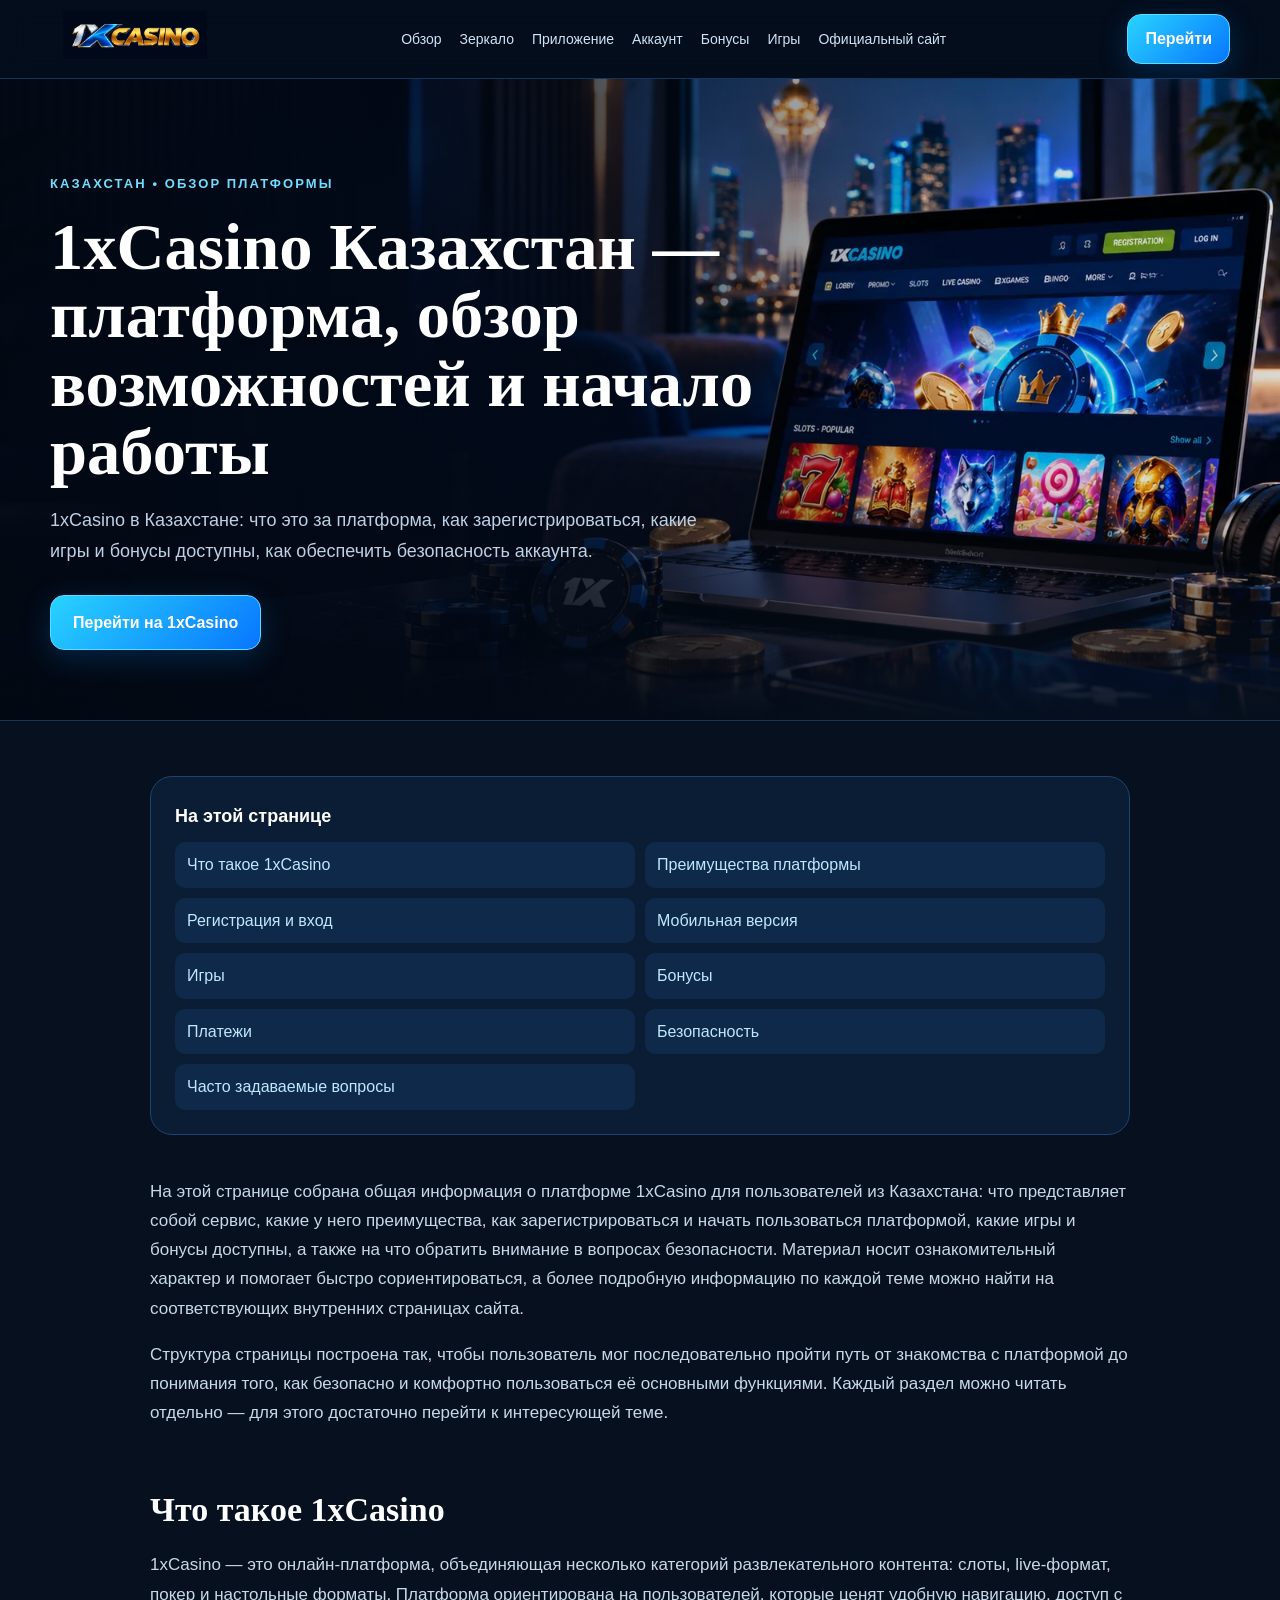
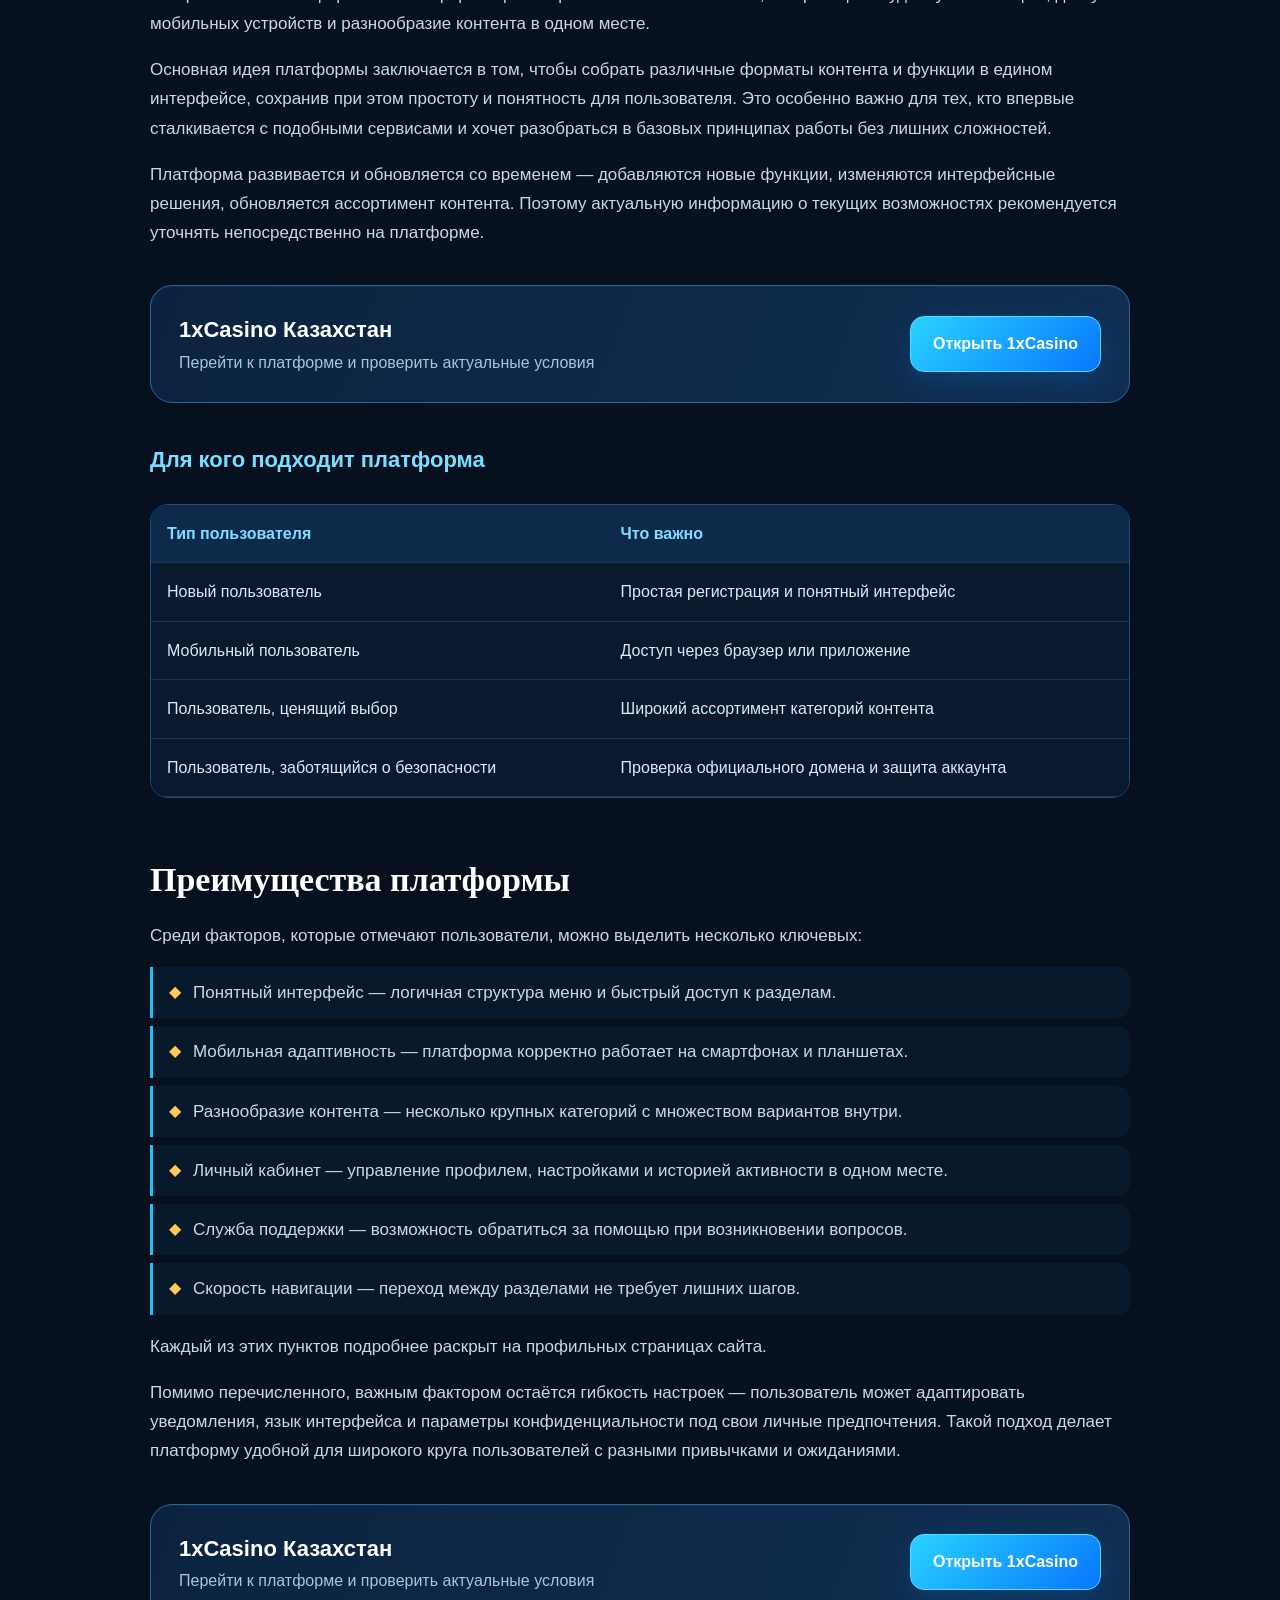
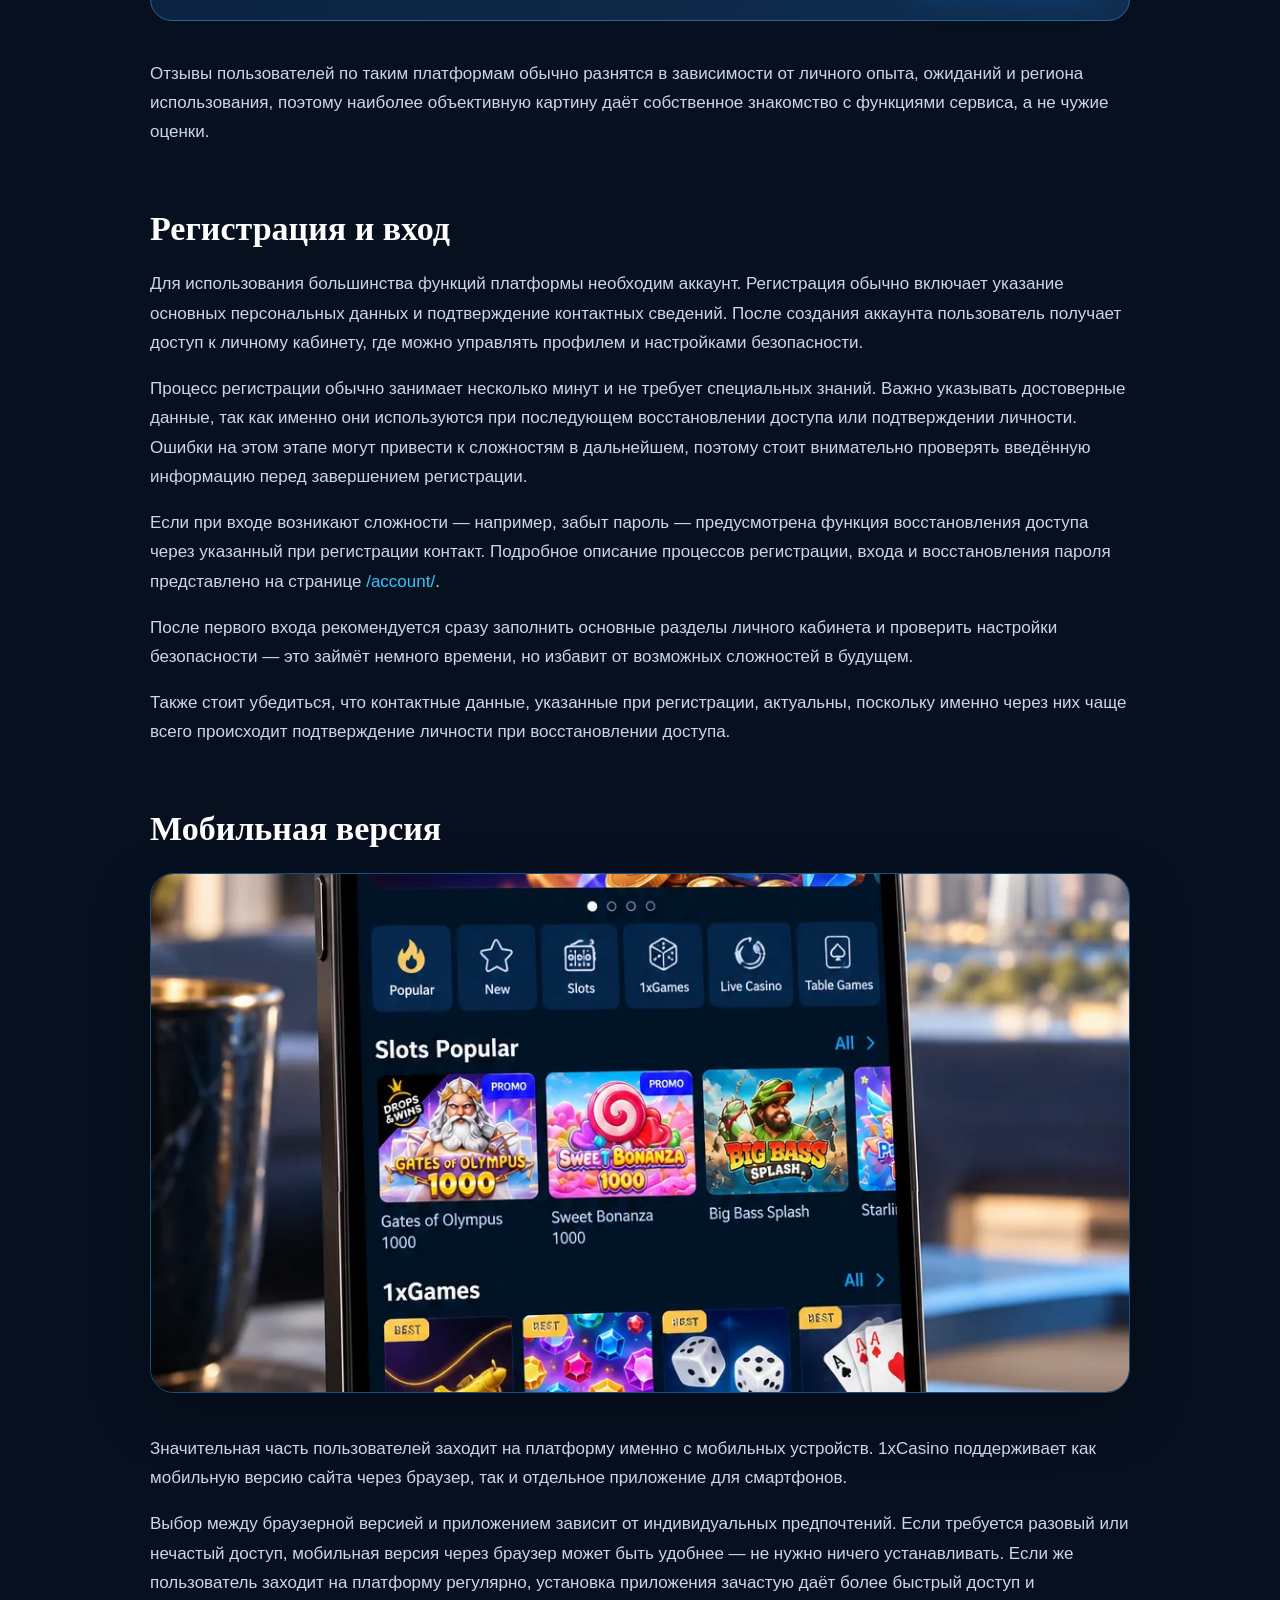
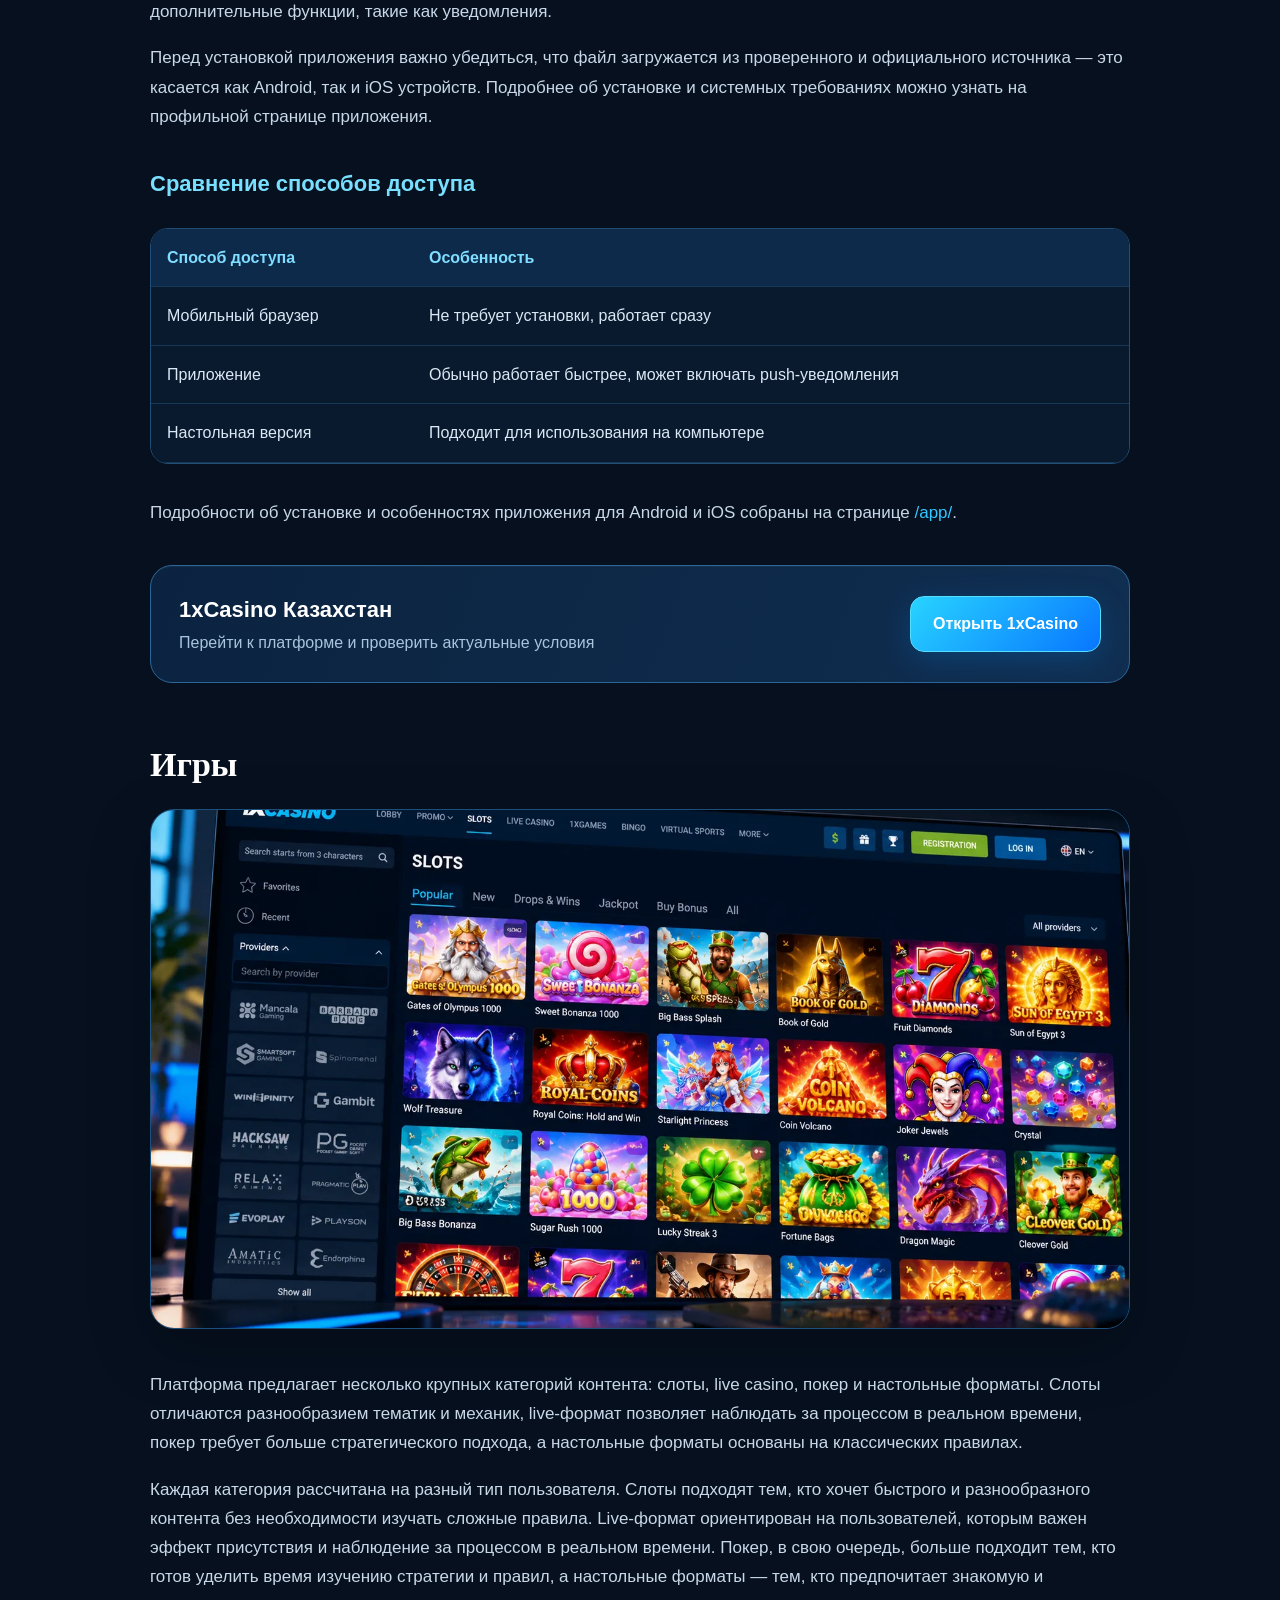
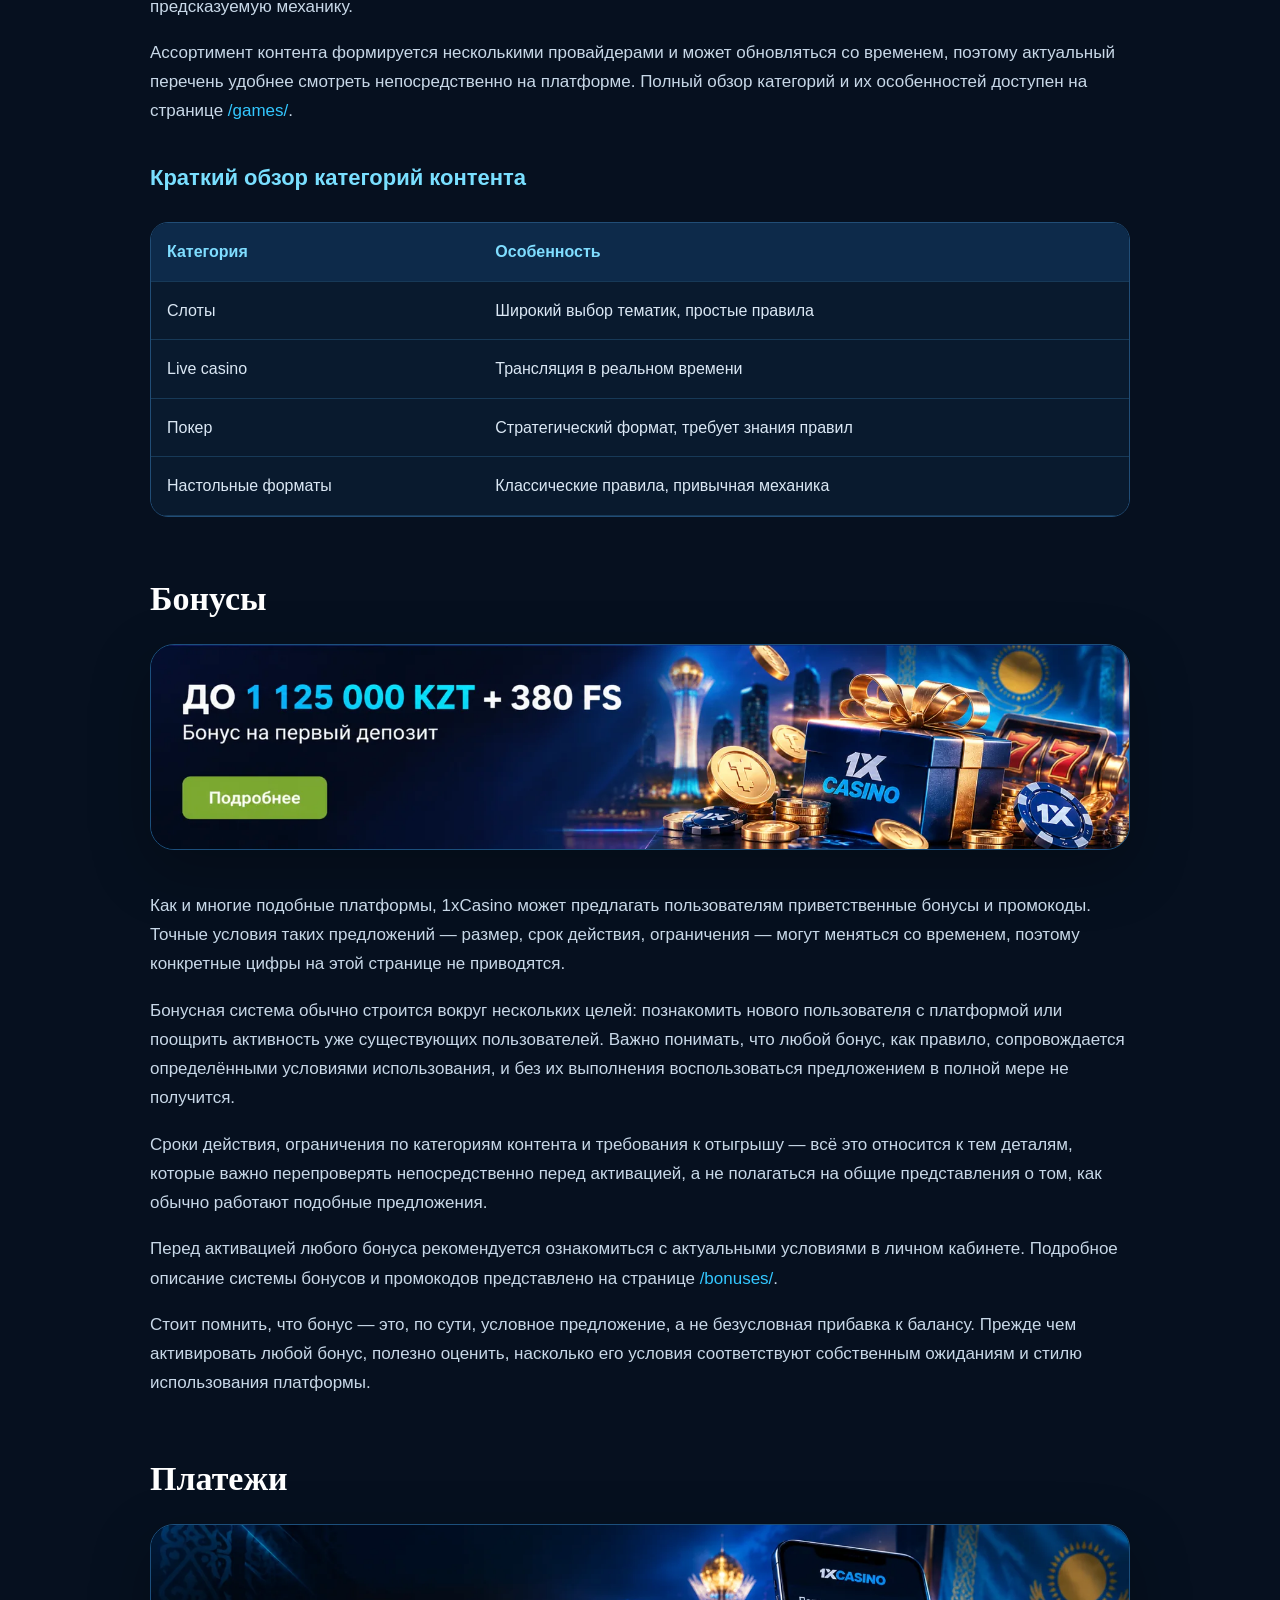
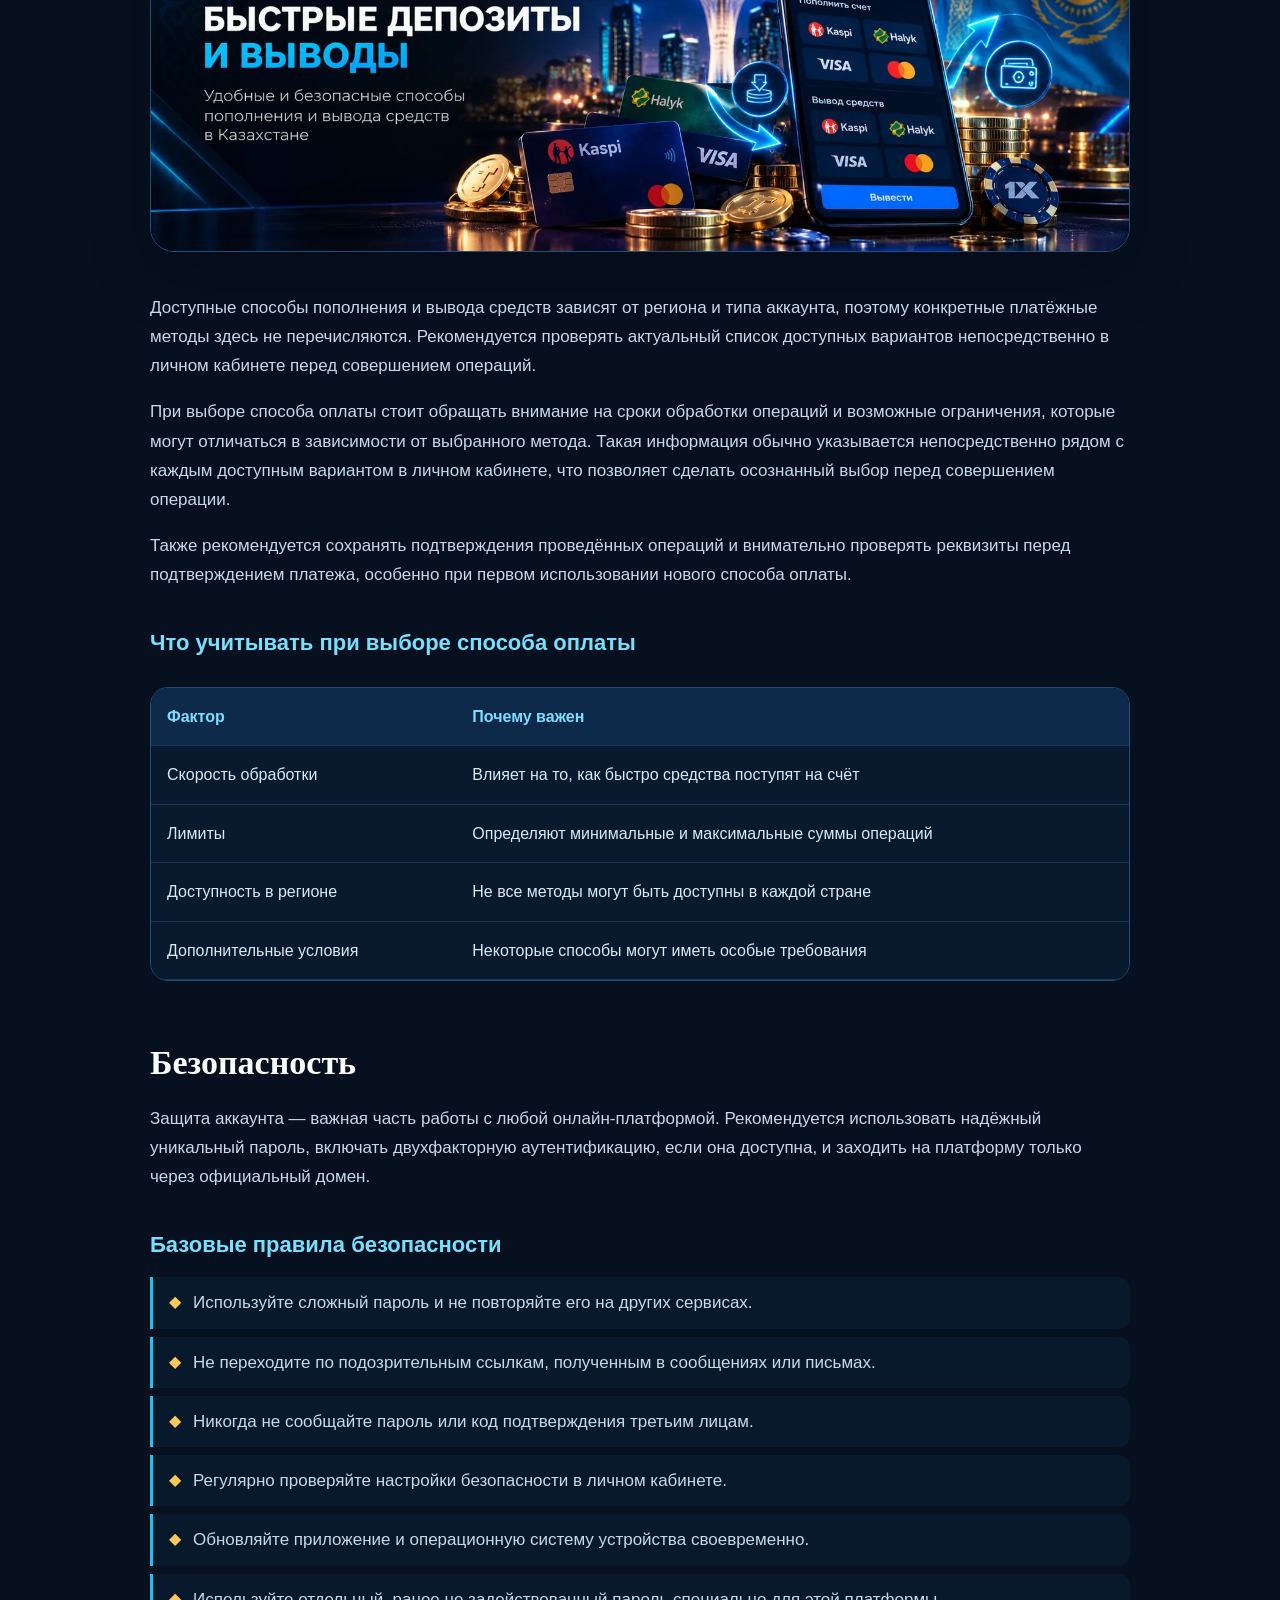
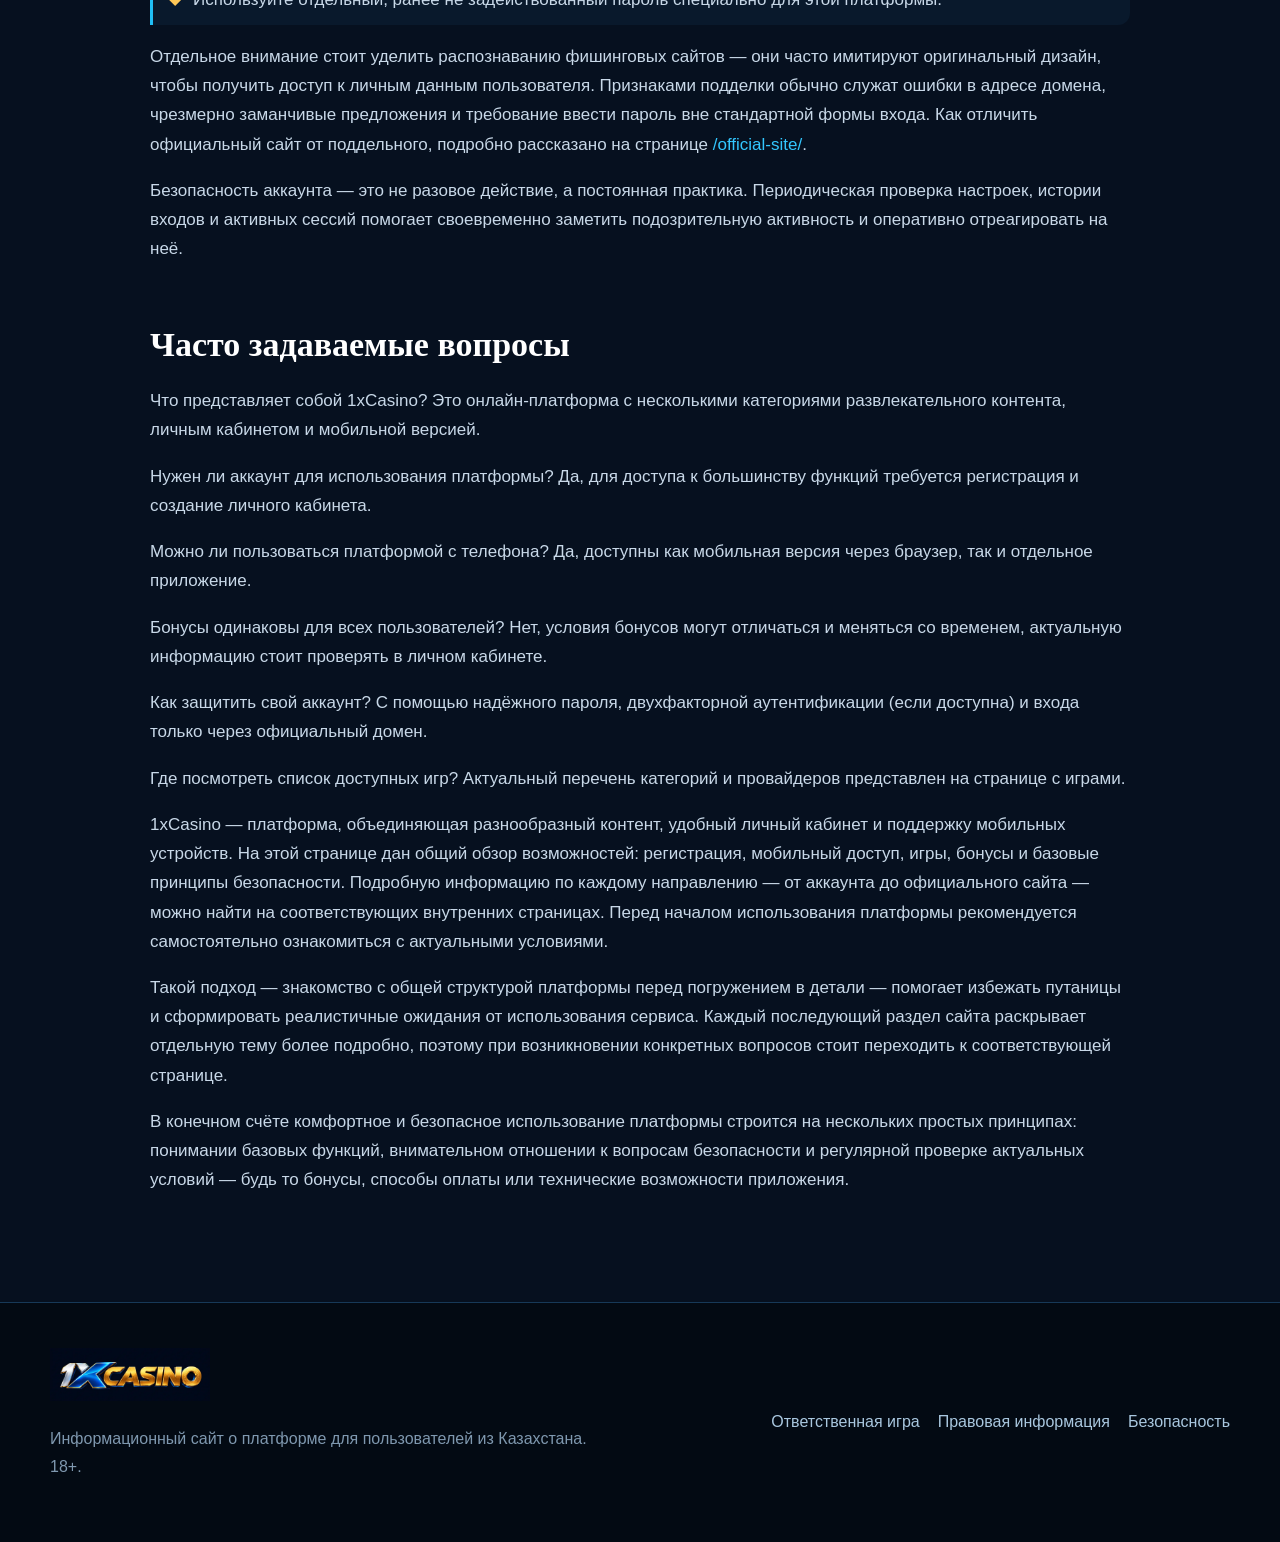
==== index.html @ 2075f262 "first commit" ====
<!doctype html><html lang="ru-KZ"><head><meta charset="utf-8"><meta name="viewport" content="width=device-width,initial-scale=1"><meta name="google-site-verification" content="qPjzmNS5wtSIZxsysPpZDetYylLWmhqcypf41-nfnxM" /><title>1xCasino Казахстан — обзор платформы, регистрация, игры и бонусы</title><meta name="description" content="1xCasino в Казахстане: что это за платформа, как зарегистрироваться, какие игры и бонусы доступны, как обеспечить безопасность аккаунта."><link rel="canonical" href="https://temirtau.org/"><meta name="robots" content="index,follow"><meta property="og:title" content="1xCasino Казахстан — обзор платформы, регистрация, игры и бонусы"><meta property="og:description" content="1xCasino в Казахстане: что это за платформа, как зарегистрироваться, какие игры и бонусы доступны, как обеспечить безопасность аккаунта."><meta property="og:url" content="https://temirtau.org/"><meta property="og:type" content="website"><meta property="og:image" content="https://temirtau.org/assets/img/hero.webp"><meta name="twitter:card" content="summary_large_image"><link rel="icon" href="/favicon.png"><link rel="stylesheet" href="/assets/css/site.css"></head><body>
<header><div class="shell head"><a class="logo" href="/"><img src="/assets/img/logo.webp" alt="1xCasino Казахстан"></a><nav class="desktop"><a href="/">Обзор</a><a href="/mirror/">Зеркало</a><a href="/app/">Приложение</a><a href="/account/">Аккаунт</a><a href="/bonuses/">Бонусы</a><a href="/games/">Игры</a><a href="/official-site/">Официальный сайт</a></nav><a class="cta small" href="/go/">Перейти</a><button class="menu" aria-label="Меню" aria-expanded="false">☰</button></div><nav class="mobile-nav"><a href="/">Обзор</a><a href="/mirror/">Зеркало</a><a href="/app/">Приложение</a><a href="/account/">Аккаунт</a><a href="/bonuses/">Бонусы</a><a href="/games/">Игры</a><a href="/official-site/">Официальный сайт</a><a class="cta" href="/go/">Открыть 1xCasino</a></nav></header>
<main><section class="hero"><img src="/assets/img/hero.webp" alt="1xCasino Казахстан — платформа, обзор возможностей и начало работы"><div class="hero-shade"></div><div class="shell hero-copy"><span class="eyebrow">КАЗАХСТАН • ОБЗОР ПЛАТФОРМЫ</span><h1>1xCasino Казахстан — платформа, обзор возможностей и начало работы</h1><p>1xCasino в Казахстане: что это за платформа, как зарегистрироваться, какие игры и бонусы доступны, как обеспечить безопасность аккаунта.</p><a class="cta hero-btn" href="/go/">Перейти на 1xCasino</a></div></section>
<section class="shell article"><nav class="toc"><b>На этой странице</b><a href="#что-такое-1xcasino">Что такое 1xCasino</a><a href="#преимущества-платформы">Преимущества платформы</a><a href="#регистрация-и-вход">Регистрация и вход</a><a href="#мобильная-версия">Мобильная версия</a><a href="#игры">Игры</a><a href="#бонусы">Бонусы</a><a href="#платежи">Платежи</a><a href="#безопасность">Безопасность</a><a href="#часто-задаваемые-вопросы">Часто задаваемые вопросы</a></nav><p>На этой странице собрана общая информация о платформе 1xCasino для пользователей из Казахстана: что представляет собой сервис, какие у него преимущества, как зарегистрироваться и начать пользоваться платформой, какие игры и бонусы доступны, а также на что обратить внимание в вопросах безопасности. Материал носит ознакомительный характер и помогает быстро сориентироваться, а более подробную информацию по каждой теме можно найти на соответствующих внутренних страницах сайта.</p><p>Структура страницы построена так, чтобы пользователь мог последовательно пройти путь от знакомства с платформой до понимания того, как безопасно и комфортно пользоваться её основными функциями. Каждый раздел можно читать отдельно — для этого достаточно перейти к интересующей теме.</p><h2 id="что-такое-1xcasino">Что такое 1xCasino</h2><p>1xCasino — это онлайн-платформа, объединяющая несколько категорий развлекательного контента: слоты, live-формат, покер и настольные форматы. Платформа ориентирована на пользователей, которые ценят удобную навигацию, доступ с мобильных устройств и разнообразие контента в одном месте.</p><p>Основная идея платформы заключается в том, чтобы собрать различные форматы контента и функции в едином интерфейсе, сохранив при этом простоту и понятность для пользователя. Это особенно важно для тех, кто впервые сталкивается с подобными сервисами и хочет разобраться в базовых принципах работы без лишних сложностей.</p><p>Платформа развивается и обновляется со временем — добавляются новые функции, изменяются интерфейсные решения, обновляется ассортимент контента. Поэтому актуальную информацию о текущих возможностях рекомендуется уточнять непосредственно на платформе.</p><aside class="promo"><div><strong>1xCasino Казахстан</strong><span>Перейти к платформе и проверить актуальные условия</span></div><a class="cta" href="/go/">Открыть 1xCasino</a></aside><h3>Для кого подходит платформа</h3><div class="table-wrap"><table><tr><th>Тип пользователя</th><th>Что важно</th></tr><tr><td>Новый пользователь</td><td>Простая регистрация и понятный интерфейс</td></tr><tr><td>Мобильный пользователь</td><td>Доступ через браузер или приложение</td></tr><tr><td>Пользователь, ценящий выбор</td><td>Широкий ассортимент категорий контента</td></tr><tr><td>Пользователь, заботящийся о безопасности</td><td>Проверка официального домена и защита аккаунта</td></tr></table></div><h2 id="преимущества-платформы">Преимущества платформы</h2><p>Среди факторов, которые отмечают пользователи, можно выделить несколько ключевых:</p><div class="list-row"><span>◆</span><p>Понятный интерфейс — логичная структура меню и быстрый доступ к разделам.</p></div><div class="list-row"><span>◆</span><p>Мобильная адаптивность — платформа корректно работает на смартфонах и планшетах.</p></div><div class="list-row"><span>◆</span><p>Разнообразие контента — несколько крупных категорий с множеством вариантов внутри.</p></div><div class="list-row"><span>◆</span><p>Личный кабинет — управление профилем, настройками и историей активности в одном месте.</p></div><div class="list-row"><span>◆</span><p>Служба поддержки — возможность обратиться за помощью при возникновении вопросов.</p></div><div class="list-row"><span>◆</span><p>Скорость навигации — переход между разделами не требует лишних шагов.</p></div><p>Каждый из этих пунктов подробнее раскрыт на профильных страницах сайта.</p><p>Помимо перечисленного, важным фактором остаётся гибкость настроек — пользователь может адаптировать уведомления, язык интерфейса и параметры конфиденциальности под свои личные предпочтения. Такой подход делает платформу удобной для широкого круга пользователей с разными привычками и ожиданиями.</p><aside class="promo"><div><strong>1xCasino Казахстан</strong><span>Перейти к платформе и проверить актуальные условия</span></div><a class="cta" href="/go/">Открыть 1xCasino</a></aside><p>Отзывы пользователей по таким платформам обычно разнятся в зависимости от личного опыта, ожиданий и региона использования, поэтому наиболее объективную картину даёт собственное знакомство с функциями сервиса, а не чужие оценки.</p><h2 id="регистрация-и-вход">Регистрация и вход</h2><p>Для использования большинства функций платформы необходим аккаунт. Регистрация обычно включает указание основных персональных данных и подтверждение контактных сведений. После создания аккаунта пользователь получает доступ к личному кабинету, где можно управлять профилем и настройками безопасности.</p><p>Процесс регистрации обычно занимает несколько минут и не требует специальных знаний. Важно указывать достоверные данные, так как именно они используются при последующем восстановлении доступа или подтверждении личности. Ошибки на этом этапе могут привести к сложностям в дальнейшем, поэтому стоит внимательно проверять введённую информацию перед завершением регистрации.</p><p>Если при входе возникают сложности — например, забыт пароль — предусмотрена функция восстановления доступа через указанный при регистрации контакт. Подробное описание процессов регистрации, входа и восстановления пароля представлено на странице <a href="/account/">/account/</a>.</p><p>После первого входа рекомендуется сразу заполнить основные разделы личного кабинета и проверить настройки безопасности — это займёт немного времени, но избавит от возможных сложностей в будущем.</p><p>Также стоит убедиться, что контактные данные, указанные при регистрации, актуальны, поскольку именно через них чаще всего происходит подтверждение личности при восстановлении доступа.</p><h2 id="мобильная-версия">Мобильная версия</h2><figure class="content-visual"><img src="/assets/img/mobile.webp" alt="Мобильная версия" loading="lazy"></figure><p>Значительная часть пользователей заходит на платформу именно с мобильных устройств. 1xCasino поддерживает как мобильную версию сайта через браузер, так и отдельное приложение для смартфонов.</p><p>Выбор между браузерной версией и приложением зависит от индивидуальных предпочтений. Если требуется разовый или нечастый доступ, мобильная версия через браузер может быть удобнее — не нужно ничего устанавливать. Если же пользователь заходит на платформу регулярно, установка приложения зачастую даёт более быстрый доступ и дополнительные функции, такие как уведомления.</p><p>Перед установкой приложения важно убедиться, что файл загружается из проверенного и официального источника — это касается как Android, так и iOS устройств. Подробнее об установке и системных требованиях можно узнать на профильной странице приложения.</p><h3>Сравнение способов доступа</h3><div class="table-wrap"><table><tr><th>Способ доступа</th><th>Особенность</th></tr><tr><td>Мобильный браузер</td><td>Не требует установки, работает сразу</td></tr><tr><td>Приложение</td><td>Обычно работает быстрее, может включать push-уведомления</td></tr><tr><td>Настольная версия</td><td>Подходит для использования на компьютере</td></tr></table></div><p>Подробности об установке и особенностях приложения для Android и iOS собраны на странице <a href="/app/">/app/</a>.</p><aside class="promo"><div><strong>1xCasino Казахстан</strong><span>Перейти к платформе и проверить актуальные условия</span></div><a class="cta" href="/go/">Открыть 1xCasino</a></aside><h2 id="игры">Игры</h2><figure class="content-visual"><img src="/assets/img/games.webp" alt="Игры" loading="lazy"></figure><p>Платформа предлагает несколько крупных категорий контента: слоты, live casino, покер и настольные форматы. Слоты отличаются разнообразием тематик и механик, live-формат позволяет наблюдать за процессом в реальном времени, покер требует больше стратегического подхода, а настольные форматы основаны на классических правилах.</p><p>Каждая категория рассчитана на разный тип пользователя. Слоты подходят тем, кто хочет быстрого и разнообразного контента без необходимости изучать сложные правила. Live-формат ориентирован на пользователей, которым важен эффект присутствия и наблюдение за процессом в реальном времени. Покер, в свою очередь, больше подходит тем, кто готов уделить время изучению стратегии и правил, а настольные форматы — тем, кто предпочитает знакомую и предсказуемую механику.</p><p>Ассортимент контента формируется несколькими провайдерами и может обновляться со временем, поэтому актуальный перечень удобнее смотреть непосредственно на платформе. Полный обзор категорий и их особенностей доступен на странице <a href="/games/">/games/</a>.</p><h3>Краткий обзор категорий контента</h3><div class="table-wrap"><table><tr><th>Категория</th><th>Особенность</th></tr><tr><td>Слоты</td><td>Широкий выбор тематик, простые правила</td></tr><tr><td>Live casino</td><td>Трансляция в реальном времени</td></tr><tr><td>Покер</td><td>Стратегический формат, требует знания правил</td></tr><tr><td>Настольные форматы</td><td>Классические правила, привычная механика</td></tr></table></div><h2 id="бонусы">Бонусы</h2><figure class="content-visual"><img src="/assets/img/bonus.webp" alt="Бонусы" loading="lazy"></figure><p>Как и многие подобные платформы, 1xCasino может предлагать пользователям приветственные бонусы и промокоды. Точные условия таких предложений — размер, срок действия, ограничения — могут меняться со временем, поэтому конкретные цифры на этой странице не приводятся.</p><p>Бонусная система обычно строится вокруг нескольких целей: познакомить нового пользователя с платформой или поощрить активность уже существующих пользователей. Важно понимать, что любой бонус, как правило, сопровождается определёнными условиями использования, и без их выполнения воспользоваться предложением в полной мере не получится.</p><p>Сроки действия, ограничения по категориям контента и требования к отыгрышу — всё это относится к тем деталям, которые важно перепроверять непосредственно перед активацией, а не полагаться на общие представления о том, как обычно работают подобные предложения.</p><p>Перед активацией любого бонуса рекомендуется ознакомиться с актуальными условиями в личном кабинете. Подробное описание системы бонусов и промокодов представлено на странице <a href="/bonuses/">/bonuses/</a>.</p><p>Стоит помнить, что бонус — это, по сути, условное предложение, а не безусловная прибавка к балансу. Прежде чем активировать любой бонус, полезно оценить, насколько его условия соответствуют собственным ожиданиям и стилю использования платформы.</p><h2 id="платежи">Платежи</h2><figure class="content-visual"><img src="/assets/img/payments.webp" alt="Платежи" loading="lazy"></figure><p>Доступные способы пополнения и вывода средств зависят от региона и типа аккаунта, поэтому конкретные платёжные методы здесь не перечисляются. Рекомендуется проверять актуальный список доступных вариантов непосредственно в личном кабинете перед совершением операций.</p><p>При выборе способа оплаты стоит обращать внимание на сроки обработки операций и возможные ограничения, которые могут отличаться в зависимости от выбранного метода. Такая информация обычно указывается непосредственно рядом с каждым доступным вариантом в личном кабинете, что позволяет сделать осознанный выбор перед совершением операции.</p><p>Также рекомендуется сохранять подтверждения проведённых операций и внимательно проверять реквизиты перед подтверждением платежа, особенно при первом использовании нового способа оплаты.</p><h3>Что учитывать при выборе способа оплаты</h3><div class="table-wrap"><table><tr><th>Фактор</th><th>Почему важен</th></tr><tr><td>Скорость обработки</td><td>Влияет на то, как быстро средства поступят на счёт</td></tr><tr><td>Лимиты</td><td>Определяют минимальные и максимальные суммы операций</td></tr><tr><td>Доступность в регионе</td><td>Не все методы могут быть доступны в каждой стране</td></tr><tr><td>Дополнительные условия</td><td>Некоторые способы могут иметь особые требования</td></tr></table></div><h2 id="безопасность">Безопасность</h2><p>Защита аккаунта — важная часть работы с любой онлайн-платформой. Рекомендуется использовать надёжный уникальный пароль, включать двухфакторную аутентификацию, если она доступна, и заходить на платформу только через официальный домен.</p><h3>Базовые правила безопасности</h3><div class="list-row"><span>◆</span><p>Используйте сложный пароль и не повторяйте его на других сервисах.</p></div><div class="list-row"><span>◆</span><p>Не переходите по подозрительным ссылкам, полученным в сообщениях или письмах.</p></div><div class="list-row"><span>◆</span><p>Никогда не сообщайте пароль или код подтверждения третьим лицам.</p></div><div class="list-row"><span>◆</span><p>Регулярно проверяйте настройки безопасности в личном кабинете.</p></div><div class="list-row"><span>◆</span><p>Обновляйте приложение и операционную систему устройства своевременно.</p></div><div class="list-row"><span>◆</span><p>Используйте отдельный, ранее не задействованный пароль специально для этой платформы.</p></div><p>Отдельное внимание стоит уделить распознаванию фишинговых сайтов — они часто имитируют оригинальный дизайн, чтобы получить доступ к личным данным пользователя. Признаками подделки обычно служат ошибки в адресе домена, чрезмерно заманчивые предложения и требование ввести пароль вне стандартной формы входа. Как отличить официальный сайт от поддельного, подробно рассказано на странице <a href="/official-site/">/official-site/</a>.</p><p>Безопасность аккаунта — это не разовое действие, а постоянная практика. Периодическая проверка настроек, истории входов и активных сессий помогает своевременно заметить подозрительную активность и оперативно отреагировать на неё.</p><h2 id="часто-задаваемые-вопросы">Часто задаваемые вопросы</h2><p>Что представляет собой 1xCasino? Это онлайн-платформа с несколькими категориями развлекательного контента, личным кабинетом и мобильной версией.</p><p>Нужен ли аккаунт для использования платформы? Да, для доступа к большинству функций требуется регистрация и создание личного кабинета.</p><p>Можно ли пользоваться платформой с телефона? Да, доступны как мобильная версия через браузер, так и отдельное приложение.</p><p>Бонусы одинаковы для всех пользователей? Нет, условия бонусов могут отличаться и меняться со временем, актуальную информацию стоит проверять в личном кабинете.</p><p>Как защитить свой аккаунт? С помощью надёжного пароля, двухфакторной аутентификации (если доступна) и входа только через официальный домен.</p><p>Где посмотреть список доступных игр? Актуальный перечень категорий и провайдеров представлен на странице с играми.</p><p>1xCasino — платформа, объединяющая разнообразный контент, удобный личный кабинет и поддержку мобильных устройств. На этой странице дан общий обзор возможностей: регистрация, мобильный доступ, игры, бонусы и базовые принципы безопасности. Подробную информацию по каждому направлению — от аккаунта до официального сайта — можно найти на соответствующих внутренних страницах. Перед началом использования платформы рекомендуется самостоятельно ознакомиться с актуальными условиями.</p><p>Такой подход — знакомство с общей структурой платформы перед погружением в детали — помогает избежать путаницы и сформировать реалистичные ожидания от использования сервиса. Каждый последующий раздел сайта раскрывает отдельную тему более подробно, поэтому при возникновении конкретных вопросов стоит переходить к соответствующей странице.</p><p>В конечном счёте комфортное и безопасное использование платформы строится на нескольких простых принципах: понимании базовых функций, внимательном отношении к вопросам безопасности и регулярной проверке актуальных условий — будь то бонусы, способы оплаты или технические возможности приложения.</p></section></main>
<footer><div class="shell foot"><div><img src="/assets/img/logo.webp" alt="1xCasino" class="foot-logo"><p>Информационный сайт о платформе для пользователей из Казахстана. 18+.</p></div><div class="foot-links"><a href="/responsible-gaming/">Ответственная игра</a><a href="/legal/">Правовая информация</a><a href="/official-site/">Безопасность</a></div></div></footer><script src="/assets/js/site.js"></script></body></html>
---- assets/css/site.css ----
*{box-sizing:border-box}html{scroll-behavior:smooth}body{margin:0;background:#06101f;color:#dbe8f5;font-family:"Trebuchet MS",Arial,sans-serif;line-height:1.72}.shell{width:min(1180px,calc(100% - 40px));margin:auto}a{color:#33c7ff;text-decoration:none}header{position:sticky;top:0;z-index:30;background:rgba(4,13,28,.94);backdrop-filter:blur(14px);border-bottom:1px solid #15365a}.head{height:78px;display:flex;align-items:center;gap:24px}.logo img{width:170px;max-height:48px;object-fit:contain}.desktop{display:flex;gap:18px;align-items:center;flex:1;justify-content:center}.desktop a{color:#cfe3f6;font-size:14px}.cta{display:inline-flex;align-items:center;justify-content:center;background:linear-gradient(135deg,#28d3ff,#0876ff);color:white!important;border:1px solid #55ddff;border-radius:14px;padding:13px 22px;font-weight:800;box-shadow:0 8px 30px rgba(0,143,255,.22);transition:.2s}.cta:hover{transform:translateY(-2px);filter:brightness(1.08)}.cta.small{padding:10px 17px}.menu{display:none;background:#0d2542;color:white;border:1px solid #24507d;border-radius:12px;padding:9px 12px;font-size:22px}.mobile-nav{display:none}.hero{position:relative;min-height:560px;display:flex;align-items:end;overflow:hidden;border-bottom:1px solid #15365a}.hero>img{position:absolute;inset:0;width:100%;height:100%;object-fit:cover}.hero-shade{position:absolute;inset:0;background:linear-gradient(90deg,rgba(2,8,18,.95) 0%,rgba(2,8,18,.78) 42%,rgba(2,8,18,.12) 75%),linear-gradient(0deg,#06101f 0%,transparent 35%)}.hero-copy{position:relative;padding:90px 0 70px}.eyebrow{display:inline-block;color:#72dcff;font-size:13px;letter-spacing:.16em;font-weight:800}.hero h1{max-width:760px;font-family:Georgia,serif;font-size:clamp(38px,5.2vw,72px);line-height:1.03;margin:16px 0;color:white}.hero p{max-width:650px;font-size:18px;color:#bdd0e4}.hero-btn{margin-top:10px}.article{padding:55px 0 90px;max-width:980px}.toc{display:grid;grid-template-columns:repeat(2,minmax(0,1fr));gap:10px;background:#0b1d34;border:1px solid #1b456f;border-radius:22px;padding:24px;margin-bottom:42px}.toc b{grid-column:1/-1;color:white;font-size:18px}.toc a{background:#0e2949;border-radius:10px;padding:9px 12px;color:#bfe8ff}.article h2{font-family:Georgia,serif;color:white;font-size:34px;line-height:1.2;margin:62px 0 20px}.article h3{color:#79dfff;font-size:22px;margin:34px 0 14px}.article p{font-size:17px;color:#c8d8e8}.content-visual{margin:24px 0 32px}.content-visual img{width:100%;max-height:520px;object-fit:cover;border-radius:24px;border:1px solid #1c4f7c;box-shadow:0 20px 60px rgba(0,0,0,.25)}.table-wrap{overflow:auto;margin:25px 0 34px;border-radius:18px;border:1px solid #214d76}table{width:100%;border-collapse:collapse;min-width:650px;background:#091a2e}th,td{padding:15px 16px;text-align:left;border-bottom:1px solid #173957}th{background:#0d2a4a;color:#7fddff}.list-row{display:flex;gap:12px;align-items:flex-start;background:#09192c;border-left:3px solid #20bff6;padding:11px 16px;margin:8px 0;border-radius:0 12px 12px 0}.list-row span{color:#ffc857}.list-row p{margin:0}.promo{margin:38px 0;display:flex;gap:20px;align-items:center;justify-content:space-between;padding:25px 28px;background:linear-gradient(110deg,#0b2340,#102e50);border:1px solid #2b6698;border-radius:22px;box-shadow:inset 0 1px rgba(255,255,255,.04)}.promo div{display:flex;flex-direction:column}.promo strong{font-size:22px;color:white}.promo span{color:#a9c5dd}footer{border-top:1px solid #173958;background:#030a13;padding:45px 0}.foot{display:flex;justify-content:space-between;gap:40px}.foot-logo{width:160px}.foot p{max-width:560px;color:#7f98af}.foot-links{display:flex;gap:18px;flex-wrap:wrap;align-items:center}.foot-links a{color:#a9c7df}@media(max-width:900px){.desktop{display:none}.menu{display:block;margin-left:auto}.head>.cta.small{display:none}.mobile-nav.open{display:flex;flex-wrap:wrap;gap:12px;padding:15px 20px 22px;background:#071426;border-top:1px solid #163a5f}.mobile-nav a:not(.cta){color:#d8e9f8;padding:8px 4px}.hero{min-height:500px}.hero-shade{background:linear-gradient(0deg,rgba(2,8,18,.96) 0%,rgba(2,8,18,.55) 70%,rgba(2,8,18,.2))}.hero-copy{padding:180px 0 45px}.toc{grid-template-columns:1fr}.promo{align-items:flex-start;flex-direction:column}.foot{flex-direction:column}}@media(max-width:560px){.shell{width:min(100% - 28px,1180px)}.head{height:68px}.logo img{width:145px}.hero{min-height:560px}.hero h1{font-size:40px}.hero p{font-size:16px}.article{padding-top:35px}.article h2{font-size:29px;margin-top:50px}.article p{font-size:16px}.promo{padding:21px}.cta{width:100%}.content-visual img{border-radius:16px}.foot-links{flex-direction:column;align-items:flex-start}}
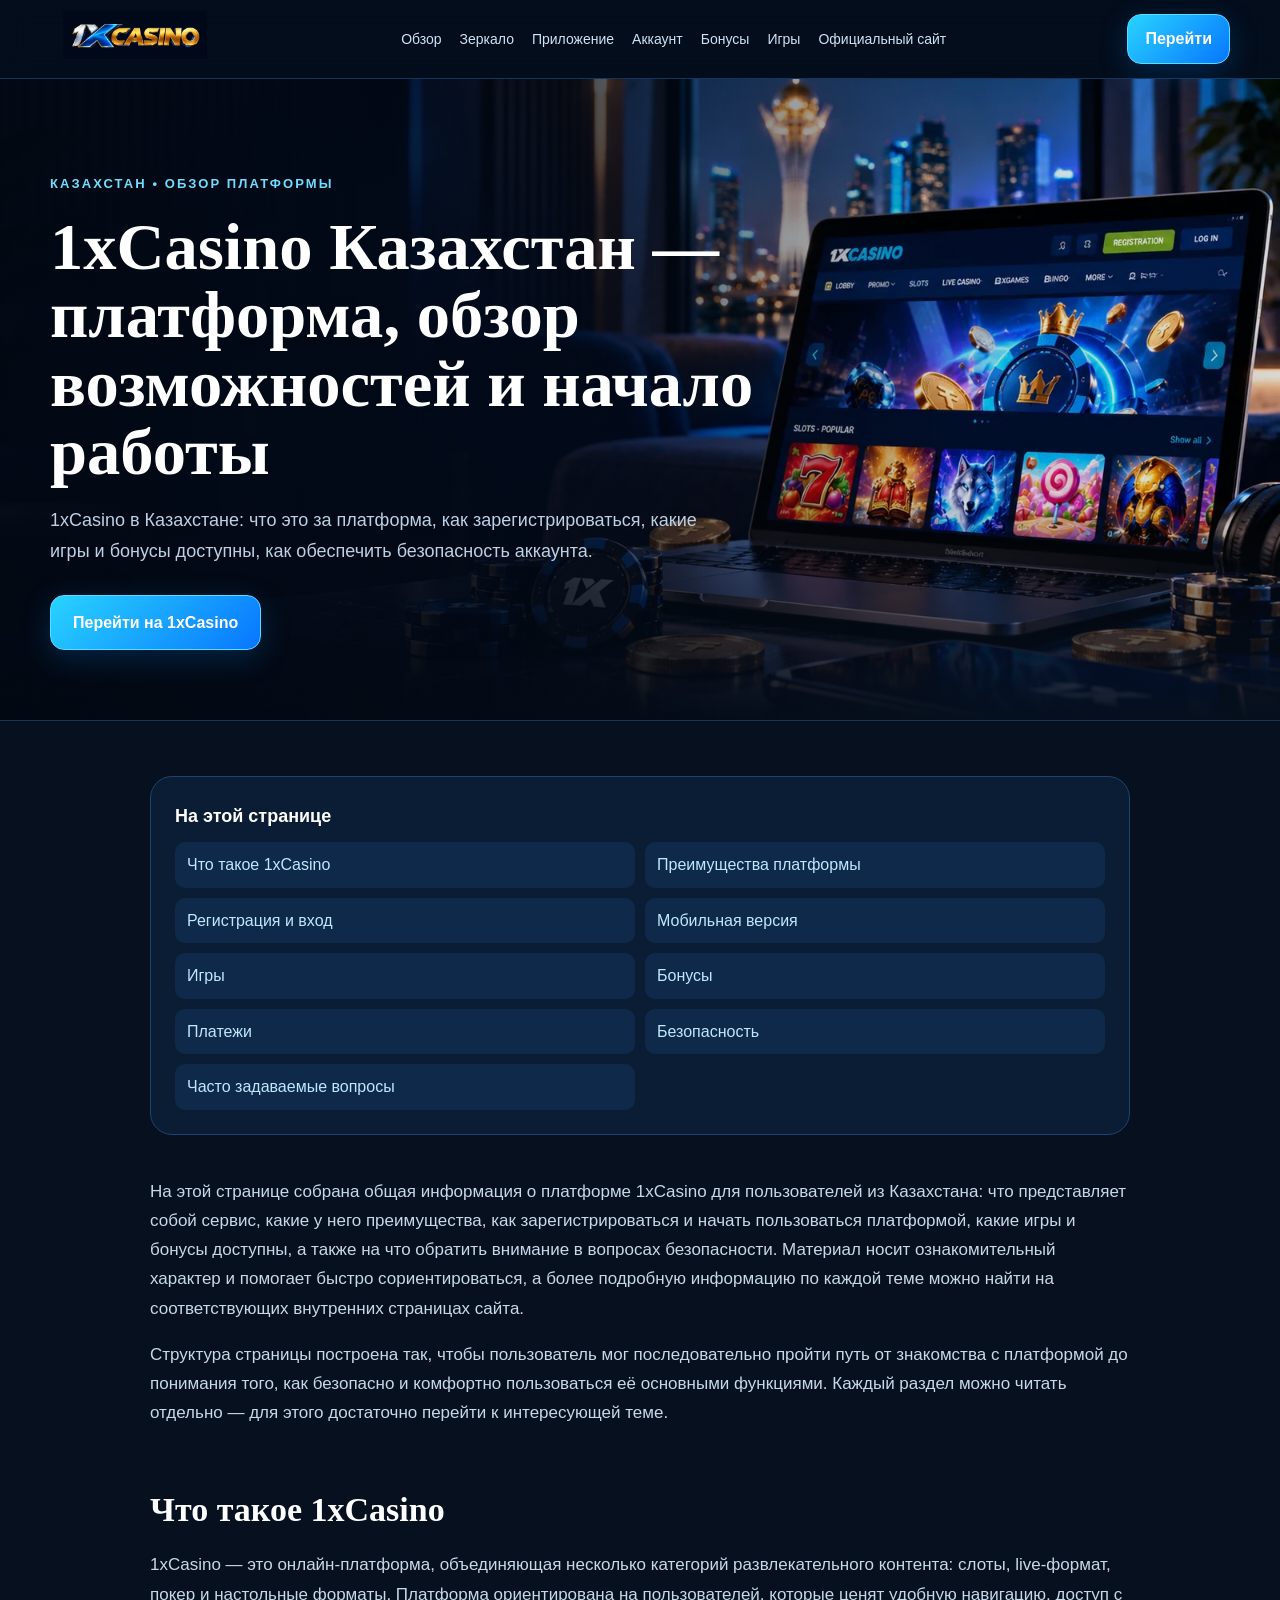
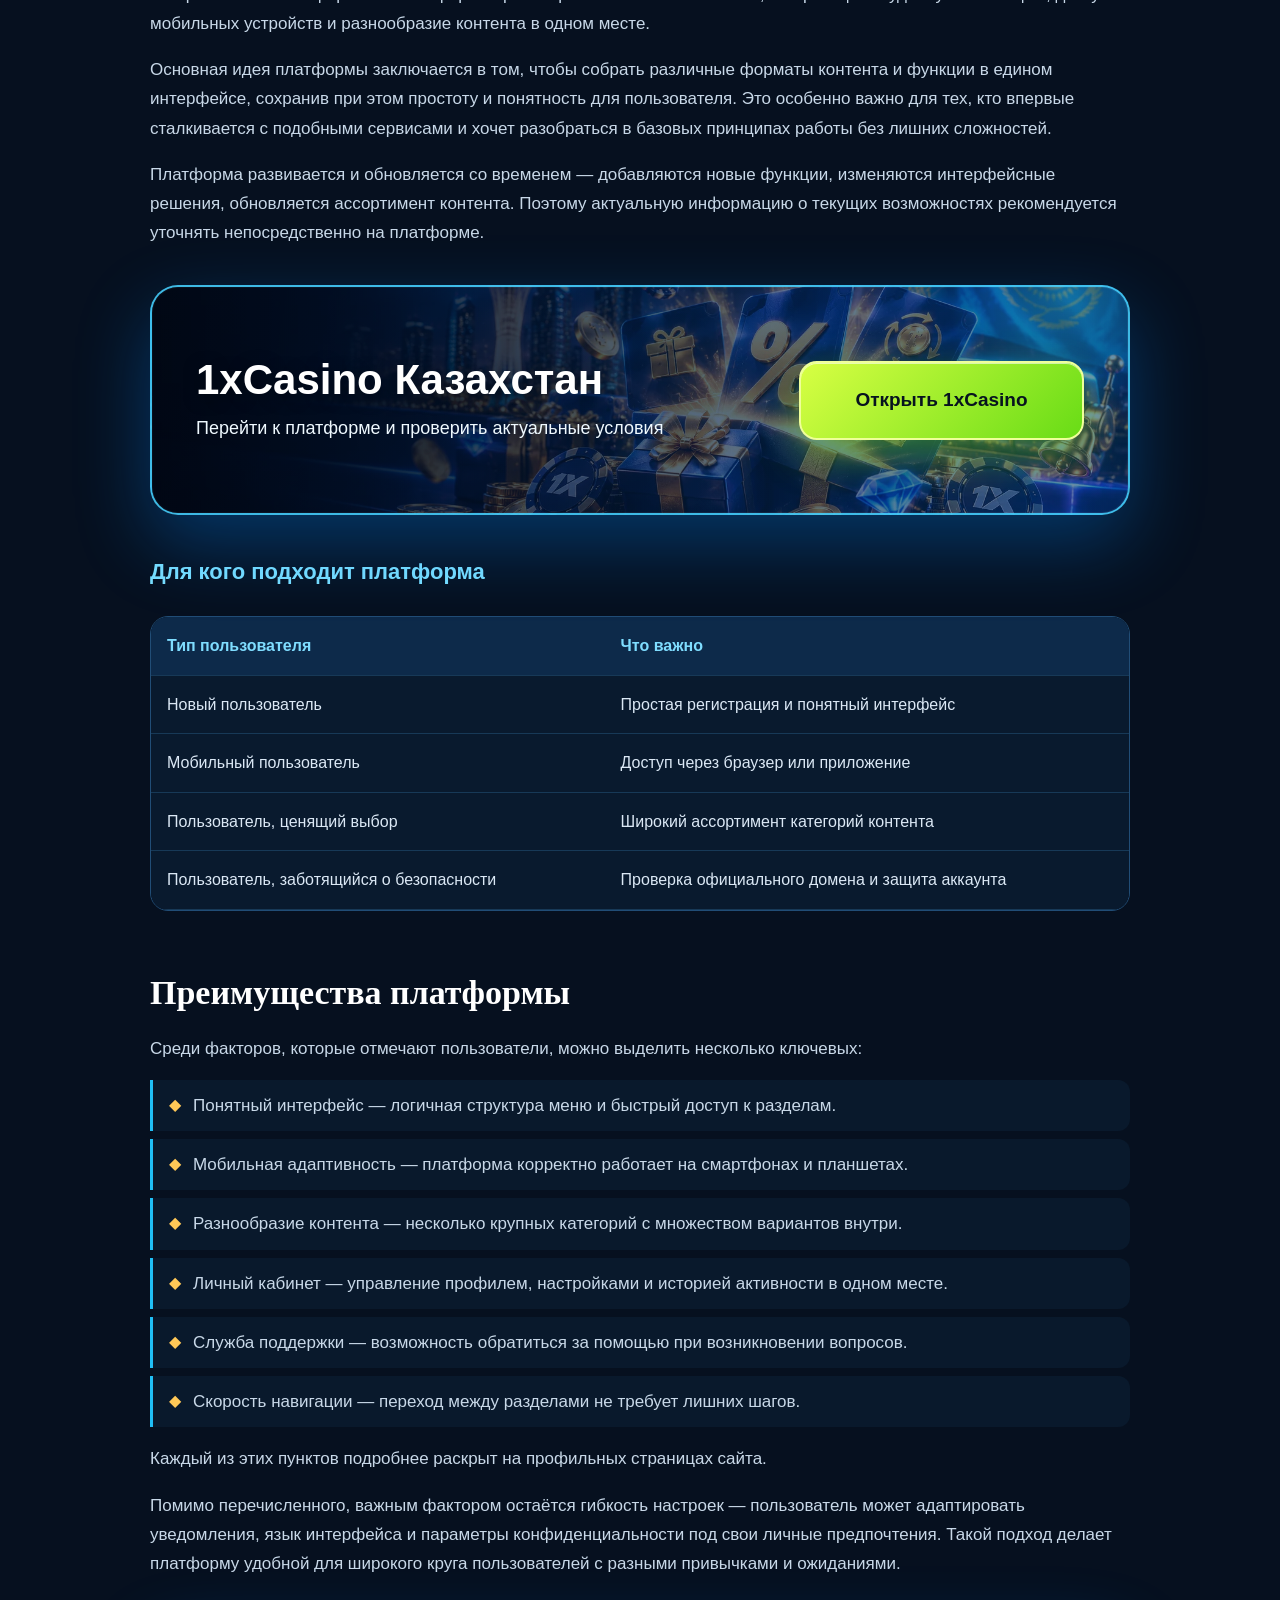
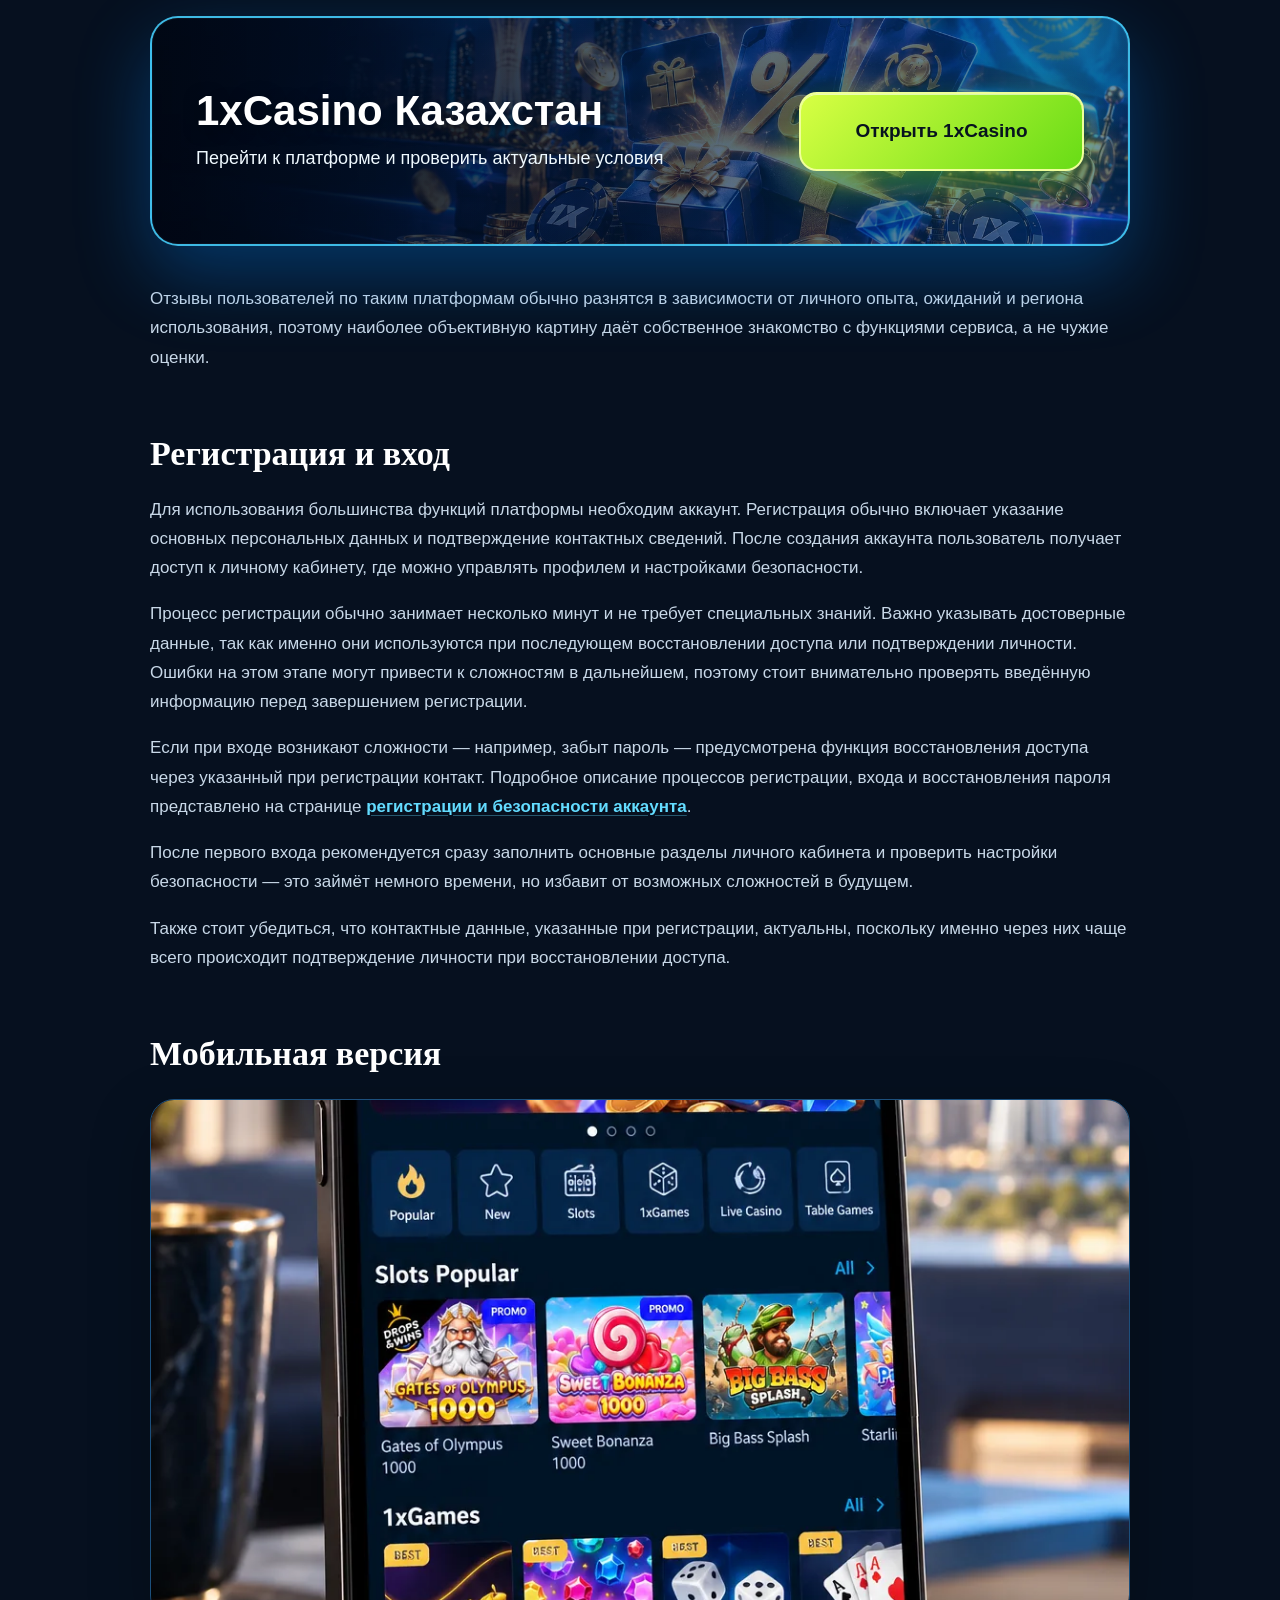
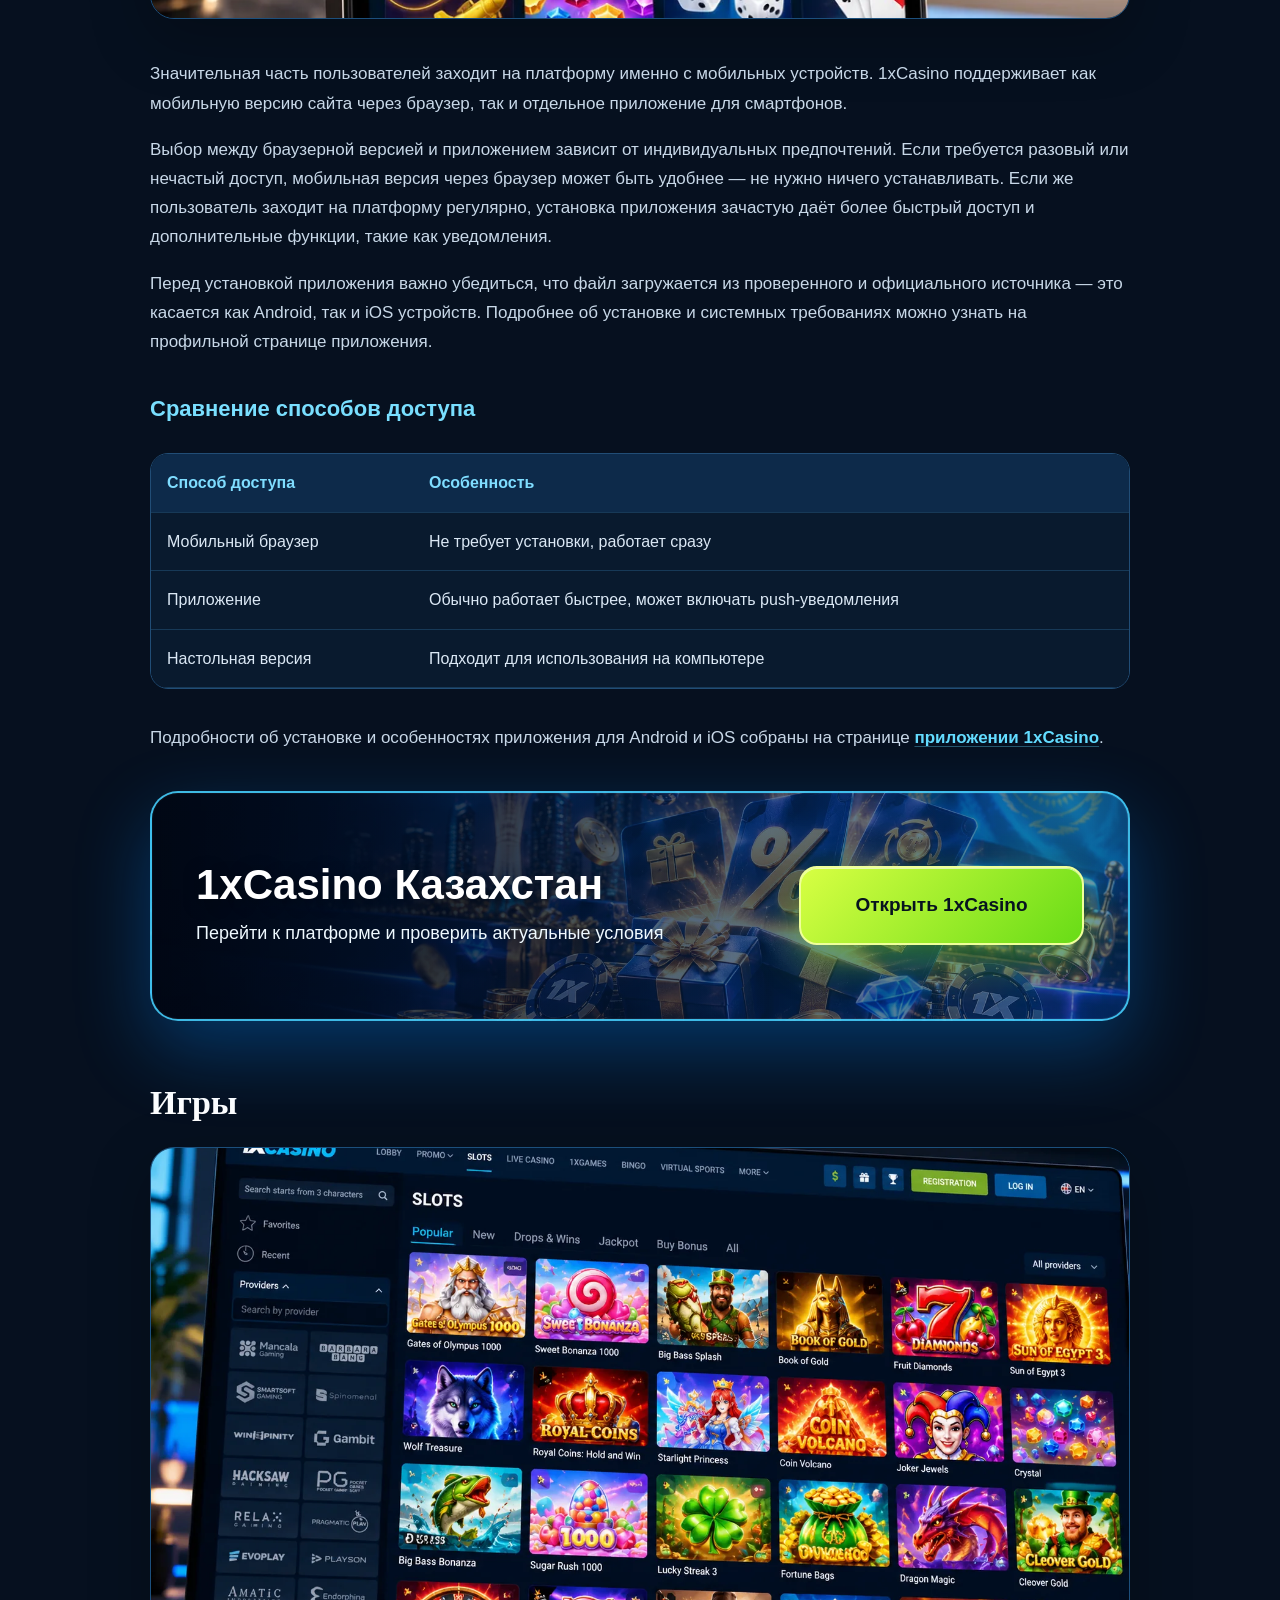
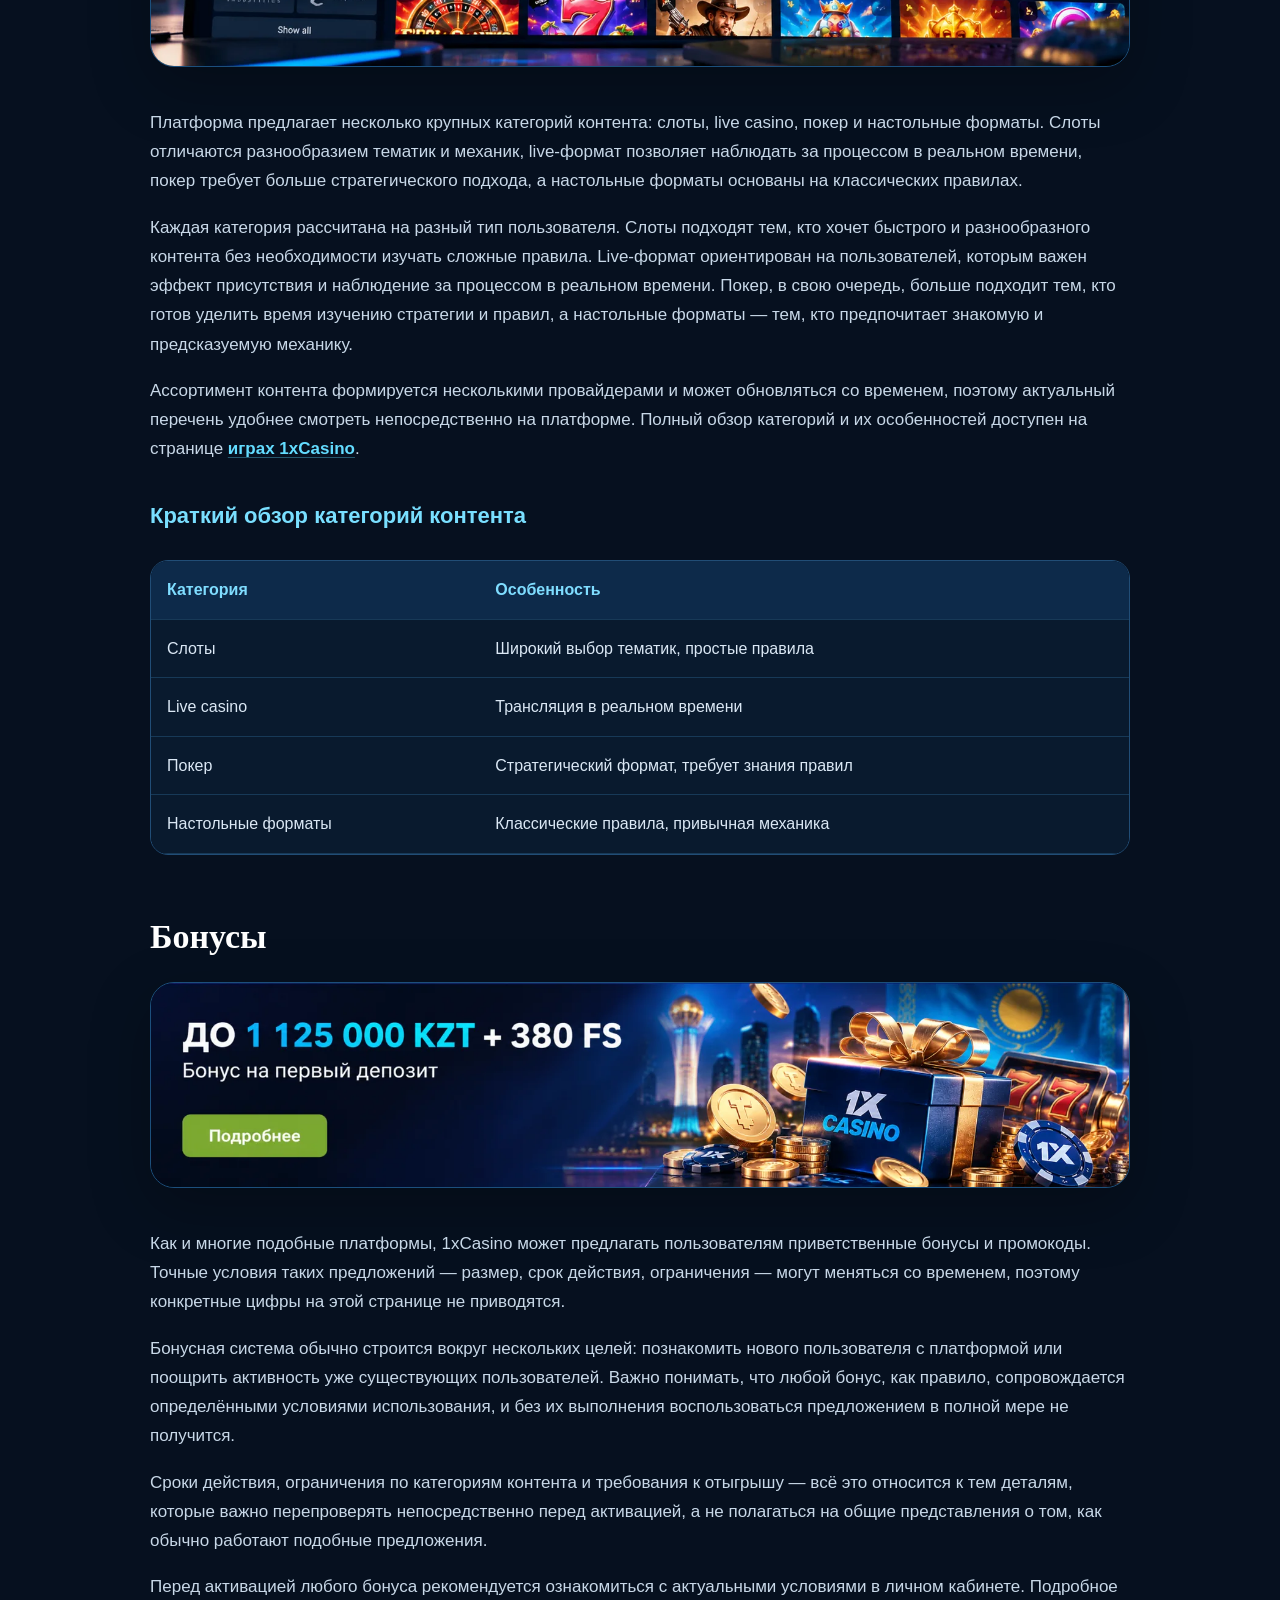
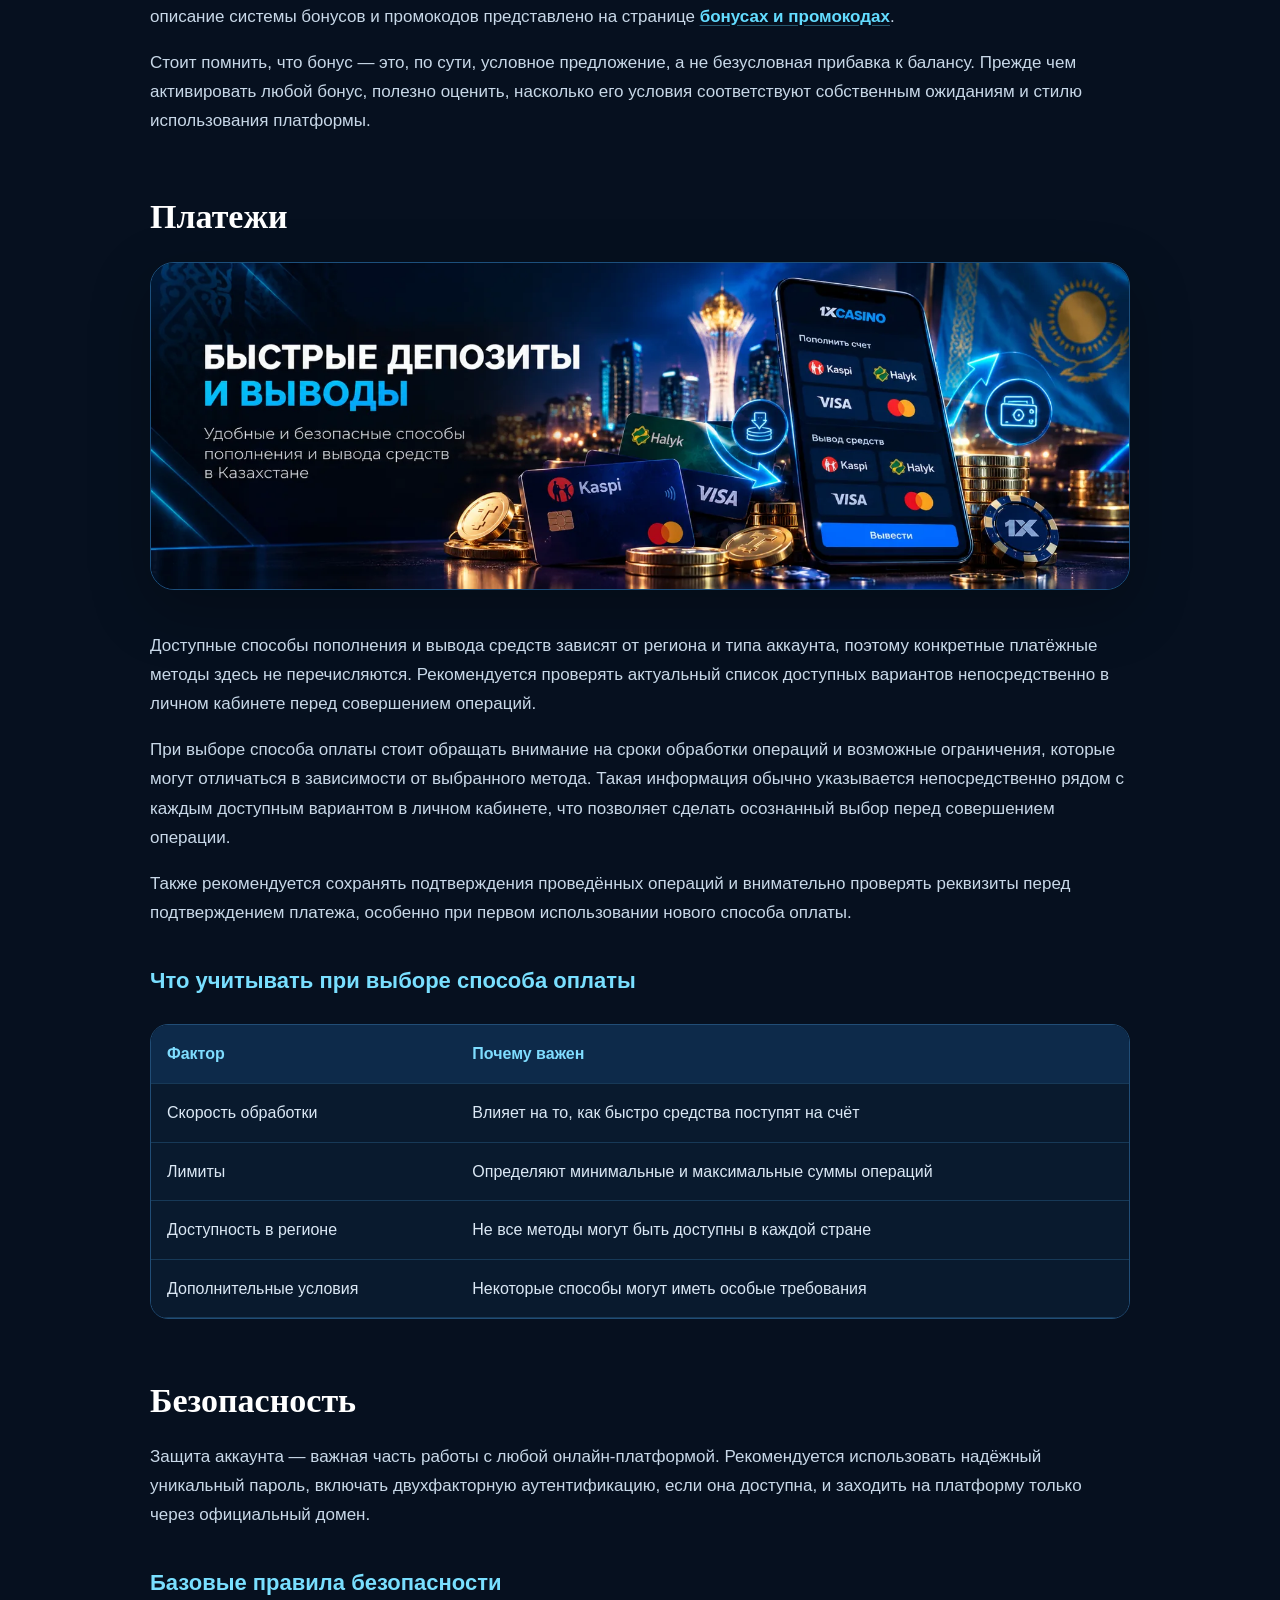
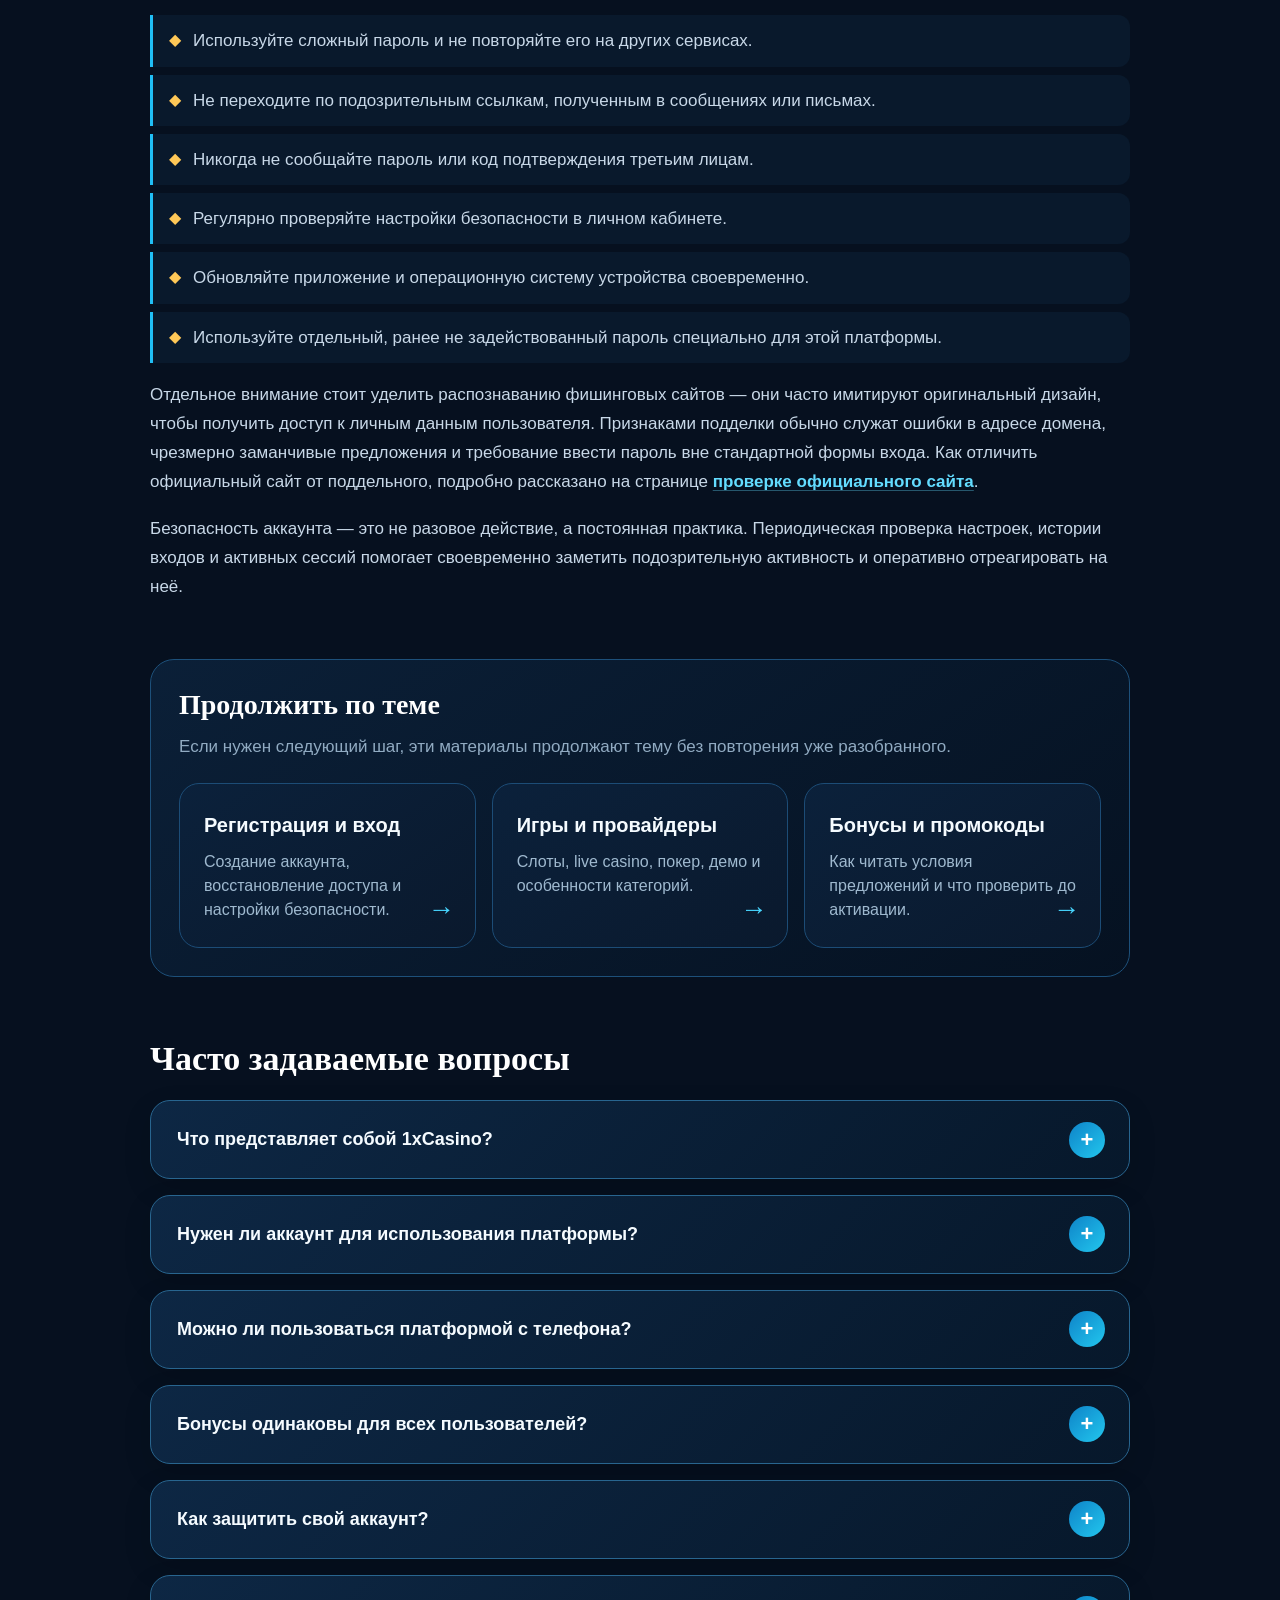
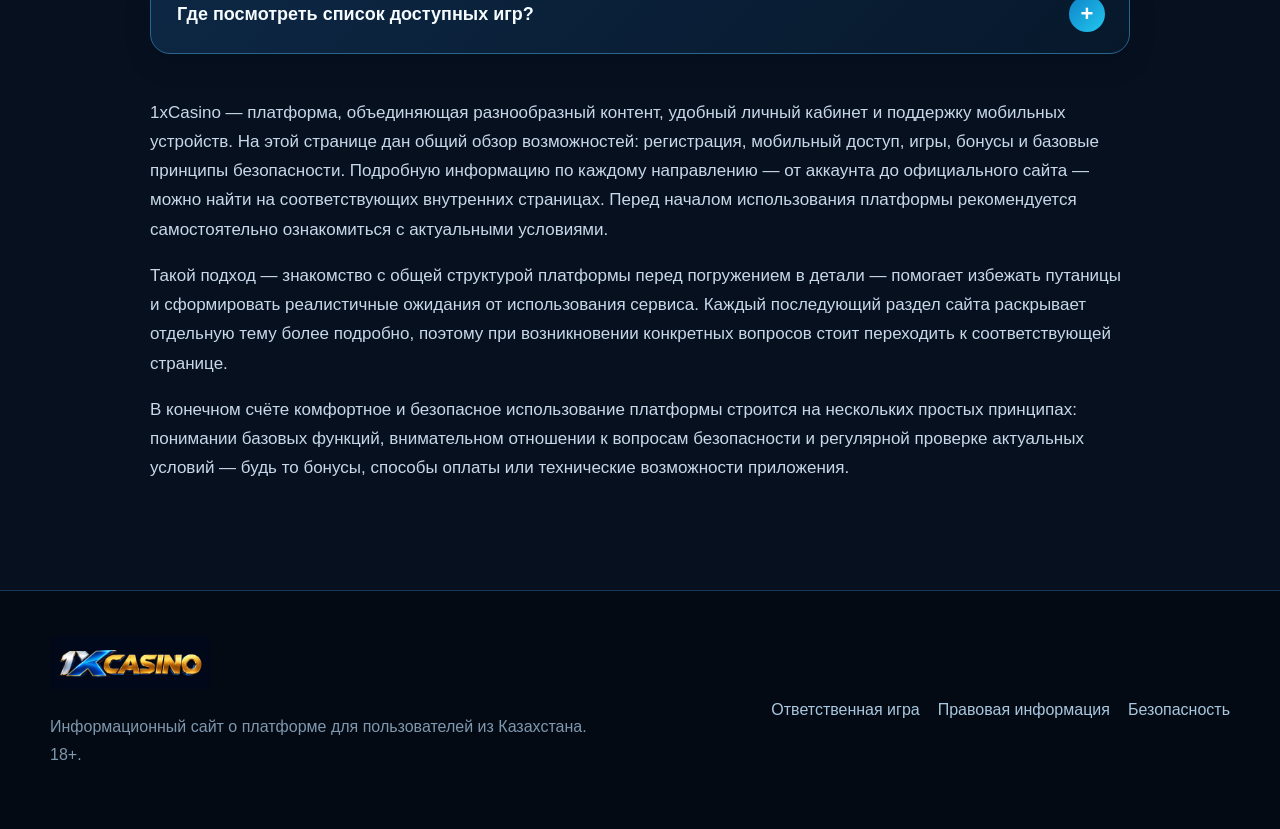
==== commit 6ef29b05: "Update" ====
--- a/index.html
+++ b/index.html
@@ -1,5 +1,6 @@
-<!doctype html><html lang="ru-KZ"><head><meta charset="utf-8"><meta name="viewport" content="width=device-width,initial-scale=1"><meta name="google-site-verification" content="qPjzmNS5wtSIZxsysPpZDetYylLWmhqcypf41-nfnxM" /><title>1xCasino Казахстан — обзор платформы, регистрация, игры и бонусы</title><meta name="description" content="1xCasino в Казахстане: что это за платформа, как зарегистрироваться, какие игры и бонусы доступны, как обеспечить безопасность аккаунта."><link rel="canonical" href="https://temirtau.org/"><meta name="robots" content="index,follow"><meta property="og:title" content="1xCasino Казахстан — обзор платформы, регистрация, игры и бонусы"><meta property="og:description" content="1xCasino в Казахстане: что это за платформа, как зарегистрироваться, какие игры и бонусы доступны, как обеспечить безопасность аккаунта."><meta property="og:url" content="https://temirtau.org/"><meta property="og:type" content="website"><meta property="og:image" content="https://temirtau.org/assets/img/hero.webp"><meta name="twitter:card" content="summary_large_image"><link rel="icon" href="/favicon.png"><link rel="stylesheet" href="/assets/css/site.css"></head><body>
-<header><div class="shell head"><a class="logo" href="/"><img src="/assets/img/logo.webp" alt="1xCasino Казахстан"></a><nav class="desktop"><a href="/">Обзор</a><a href="/mirror/">Зеркало</a><a href="/app/">Приложение</a><a href="/account/">Аккаунт</a><a href="/bonuses/">Бонусы</a><a href="/games/">Игры</a><a href="/official-site/">Официальный сайт</a></nav><a class="cta small" href="/go/">Перейти</a><button class="menu" aria-label="Меню" aria-expanded="false">☰</button></div><nav class="mobile-nav"><a href="/">Обзор</a><a href="/mirror/">Зеркало</a><a href="/app/">Приложение</a><a href="/account/">Аккаунт</a><a href="/bonuses/">Бонусы</a><a href="/games/">Игры</a><a href="/official-site/">Официальный сайт</a><a class="cta" href="/go/">Открыть 1xCasino</a></nav></header>
-<main><section class="hero"><img src="/assets/img/hero.webp" alt="1xCasino Казахстан — платформа, обзор возможностей и начало работы"><div class="hero-shade"></div><div class="shell hero-copy"><span class="eyebrow">КАЗАХСТАН • ОБЗОР ПЛАТФОРМЫ</span><h1>1xCasino Казахстан — платформа, обзор возможностей и начало работы</h1><p>1xCasino в Казахстане: что это за платформа, как зарегистрироваться, какие игры и бонусы доступны, как обеспечить безопасность аккаунта.</p><a class="cta hero-btn" href="/go/">Перейти на 1xCasino</a></div></section>
-<section class="shell article"><nav class="toc"><b>На этой странице</b><a href="#что-такое-1xcasino">Что такое 1xCasino</a><a href="#преимущества-платформы">Преимущества платформы</a><a href="#регистрация-и-вход">Регистрация и вход</a><a href="#мобильная-версия">Мобильная версия</a><a href="#игры">Игры</a><a href="#бонусы">Бонусы</a><a href="#платежи">Платежи</a><a href="#безопасность">Безопасность</a><a href="#часто-задаваемые-вопросы">Часто задаваемые вопросы</a></nav><p>На этой странице собрана общая информация о платформе 1xCasino для пользователей из Казахстана: что представляет собой сервис, какие у него преимущества, как зарегистрироваться и начать пользоваться платформой, какие игры и бонусы доступны, а также на что обратить внимание в вопросах безопасности. Материал носит ознакомительный характер и помогает быстро сориентироваться, а более подробную информацию по каждой теме можно найти на соответствующих внутренних страницах сайта.</p><p>Структура страницы построена так, чтобы пользователь мог последовательно пройти путь от знакомства с платформой до понимания того, как безопасно и комфортно пользоваться её основными функциями. Каждый раздел можно читать отдельно — для этого достаточно перейти к интересующей теме.</p><h2 id="что-такое-1xcasino">Что такое 1xCasino</h2><p>1xCasino — это онлайн-платформа, объединяющая несколько категорий развлекательного контента: слоты, live-формат, покер и настольные форматы. Платформа ориентирована на пользователей, которые ценят удобную навигацию, доступ с мобильных устройств и разнообразие контента в одном месте.</p><p>Основная идея платформы заключается в том, чтобы собрать различные форматы контента и функции в едином интерфейсе, сохранив при этом простоту и понятность для пользователя. Это особенно важно для тех, кто впервые сталкивается с подобными сервисами и хочет разобраться в базовых принципах работы без лишних сложностей.</p><p>Платформа развивается и обновляется со временем — добавляются новые функции, изменяются интерфейсные решения, обновляется ассортимент контента. Поэтому актуальную информацию о текущих возможностях рекомендуется уточнять непосредственно на платформе.</p><aside class="promo"><div><strong>1xCasino Казахстан</strong><span>Перейти к платформе и проверить актуальные условия</span></div><a class="cta" href="/go/">Открыть 1xCasino</a></aside><h3>Для кого подходит платформа</h3><div class="table-wrap"><table><tr><th>Тип пользователя</th><th>Что важно</th></tr><tr><td>Новый пользователь</td><td>Простая регистрация и понятный интерфейс</td></tr><tr><td>Мобильный пользователь</td><td>Доступ через браузер или приложение</td></tr><tr><td>Пользователь, ценящий выбор</td><td>Широкий ассортимент категорий контента</td></tr><tr><td>Пользователь, заботящийся о безопасности</td><td>Проверка официального домена и защита аккаунта</td></tr></table></div><h2 id="преимущества-платформы">Преимущества платформы</h2><p>Среди факторов, которые отмечают пользователи, можно выделить несколько ключевых:</p><div class="list-row"><span>◆</span><p>Понятный интерфейс — логичная структура меню и быстрый доступ к разделам.</p></div><div class="list-row"><span>◆</span><p>Мобильная адаптивность — платформа корректно работает на смартфонах и планшетах.</p></div><div class="list-row"><span>◆</span><p>Разнообразие контента — несколько крупных категорий с множеством вариантов внутри.</p></div><div class="list-row"><span>◆</span><p>Личный кабинет — управление профилем, настройками и историей активности в одном месте.</p></div><div class="list-row"><span>◆</span><p>Служба поддержки — возможность обратиться за помощью при возникновении вопросов.</p></div><div class="list-row"><span>◆</span><p>Скорость навигации — переход между разделами не требует лишних шагов.</p></div><p>Каждый из этих пунктов подробнее раскрыт на профильных страницах сайта.</p><p>Помимо перечисленного, важным фактором остаётся гибкость настроек — пользователь может адаптировать уведомления, язык интерфейса и параметры конфиденциальности под свои личные предпочтения. Такой подход делает платформу удобной для широкого круга пользователей с разными привычками и ожиданиями.</p><aside class="promo"><div><strong>1xCasino Казахстан</strong><span>Перейти к платформе и проверить актуальные условия</span></div><a class="cta" href="/go/">Открыть 1xCasino</a></aside><p>Отзывы пользователей по таким платформам обычно разнятся в зависимости от личного опыта, ожиданий и региона использования, поэтому наиболее объективную картину даёт собственное знакомство с функциями сервиса, а не чужие оценки.</p><h2 id="регистрация-и-вход">Регистрация и вход</h2><p>Для использования большинства функций платформы необходим аккаунт. Регистрация обычно включает указание основных персональных данных и подтверждение контактных сведений. После создания аккаунта пользователь получает доступ к личному кабинету, где можно управлять профилем и настройками безопасности.</p><p>Процесс регистрации обычно занимает несколько минут и не требует специальных знаний. Важно указывать достоверные данные, так как именно они используются при последующем восстановлении доступа или подтверждении личности. Ошибки на этом этапе могут привести к сложностям в дальнейшем, поэтому стоит внимательно проверять введённую информацию перед завершением регистрации.</p><p>Если при входе возникают сложности — например, забыт пароль — предусмотрена функция восстановления доступа через указанный при регистрации контакт. Подробное описание процессов регистрации, входа и восстановления пароля представлено на странице <a href="/account/">/account/</a>.</p><p>После первого входа рекомендуется сразу заполнить основные разделы личного кабинета и проверить настройки безопасности — это займёт немного времени, но избавит от возможных сложностей в будущем.</p><p>Также стоит убедиться, что контактные данные, указанные при регистрации, актуальны, поскольку именно через них чаще всего происходит подтверждение личности при восстановлении доступа.</p><h2 id="мобильная-версия">Мобильная версия</h2><figure class="content-visual"><img src="/assets/img/mobile.webp" alt="Мобильная версия" loading="lazy"></figure><p>Значительная часть пользователей заходит на платформу именно с мобильных устройств. 1xCasino поддерживает как мобильную версию сайта через браузер, так и отдельное приложение для смартфонов.</p><p>Выбор между браузерной версией и приложением зависит от индивидуальных предпочтений. Если требуется разовый или нечастый доступ, мобильная версия через браузер может быть удобнее — не нужно ничего устанавливать. Если же пользователь заходит на платформу регулярно, установка приложения зачастую даёт более быстрый доступ и дополнительные функции, такие как уведомления.</p><p>Перед установкой приложения важно убедиться, что файл загружается из проверенного и официального источника — это касается как Android, так и iOS устройств. Подробнее об установке и системных требованиях можно узнать на профильной странице приложения.</p><h3>Сравнение способов доступа</h3><div class="table-wrap"><table><tr><th>Способ доступа</th><th>Особенность</th></tr><tr><td>Мобильный браузер</td><td>Не требует установки, работает сразу</td></tr><tr><td>Приложение</td><td>Обычно работает быстрее, может включать push-уведомления</td></tr><tr><td>Настольная версия</td><td>Подходит для использования на компьютере</td></tr></table></div><p>Подробности об установке и особенностях приложения для Android и iOS собраны на странице <a href="/app/">/app/</a>.</p><aside class="promo"><div><strong>1xCasino Казахстан</strong><span>Перейти к платформе и проверить актуальные условия</span></div><a class="cta" href="/go/">Открыть 1xCasino</a></aside><h2 id="игры">Игры</h2><figure class="content-visual"><img src="/assets/img/games.webp" alt="Игры" loading="lazy"></figure><p>Платформа предлагает несколько крупных категорий контента: слоты, live casino, покер и настольные форматы. Слоты отличаются разнообразием тематик и механик, live-формат позволяет наблюдать за процессом в реальном времени, покер требует больше стратегического подхода, а настольные форматы основаны на классических правилах.</p><p>Каждая категория рассчитана на разный тип пользователя. Слоты подходят тем, кто хочет быстрого и разнообразного контента без необходимости изучать сложные правила. Live-формат ориентирован на пользователей, которым важен эффект присутствия и наблюдение за процессом в реальном времени. Покер, в свою очередь, больше подходит тем, кто готов уделить время изучению стратегии и правил, а настольные форматы — тем, кто предпочитает знакомую и предсказуемую механику.</p><p>Ассортимент контента формируется несколькими провайдерами и может обновляться со временем, поэтому актуальный перечень удобнее смотреть непосредственно на платформе. Полный обзор категорий и их особенностей доступен на странице <a href="/games/">/games/</a>.</p><h3>Краткий обзор категорий контента</h3><div class="table-wrap"><table><tr><th>Категория</th><th>Особенность</th></tr><tr><td>Слоты</td><td>Широкий выбор тематик, простые правила</td></tr><tr><td>Live casino</td><td>Трансляция в реальном времени</td></tr><tr><td>Покер</td><td>Стратегический формат, требует знания правил</td></tr><tr><td>Настольные форматы</td><td>Классические правила, привычная механика</td></tr></table></div><h2 id="бонусы">Бонусы</h2><figure class="content-visual"><img src="/assets/img/bonus.webp" alt="Бонусы" loading="lazy"></figure><p>Как и многие подобные платформы, 1xCasino может предлагать пользователям приветственные бонусы и промокоды. Точные условия таких предложений — размер, срок действия, ограничения — могут меняться со временем, поэтому конкретные цифры на этой странице не приводятся.</p><p>Бонусная система обычно строится вокруг нескольких целей: познакомить нового пользователя с платформой или поощрить активность уже существующих пользователей. Важно понимать, что любой бонус, как правило, сопровождается определёнными условиями использования, и без их выполнения воспользоваться предложением в полной мере не получится.</p><p>Сроки действия, ограничения по категориям контента и требования к отыгрышу — всё это относится к тем деталям, которые важно перепроверять непосредственно перед активацией, а не полагаться на общие представления о том, как обычно работают подобные предложения.</p><p>Перед активацией любого бонуса рекомендуется ознакомиться с актуальными условиями в личном кабинете. Подробное описание системы бонусов и промокодов представлено на странице <a href="/bonuses/">/bonuses/</a>.</p><p>Стоит помнить, что бонус — это, по сути, условное предложение, а не безусловная прибавка к балансу. Прежде чем активировать любой бонус, полезно оценить, насколько его условия соответствуют собственным ожиданиям и стилю использования платформы.</p><h2 id="платежи">Платежи</h2><figure class="content-visual"><img src="/assets/img/payments.webp" alt="Платежи" loading="lazy"></figure><p>Доступные способы пополнения и вывода средств зависят от региона и типа аккаунта, поэтому конкретные платёжные методы здесь не перечисляются. Рекомендуется проверять актуальный список доступных вариантов непосредственно в личном кабинете перед совершением операций.</p><p>При выборе способа оплаты стоит обращать внимание на сроки обработки операций и возможные ограничения, которые могут отличаться в зависимости от выбранного метода. Такая информация обычно указывается непосредственно рядом с каждым доступным вариантом в личном кабинете, что позволяет сделать осознанный выбор перед совершением операции.</p><p>Также рекомендуется сохранять подтверждения проведённых операций и внимательно проверять реквизиты перед подтверждением платежа, особенно при первом использовании нового способа оплаты.</p><h3>Что учитывать при выборе способа оплаты</h3><div class="table-wrap"><table><tr><th>Фактор</th><th>Почему важен</th></tr><tr><td>Скорость обработки</td><td>Влияет на то, как быстро средства поступят на счёт</td></tr><tr><td>Лимиты</td><td>Определяют минимальные и максимальные суммы операций</td></tr><tr><td>Доступность в регионе</td><td>Не все методы могут быть доступны в каждой стране</td></tr><tr><td>Дополнительные условия</td><td>Некоторые способы могут иметь особые требования</td></tr></table></div><h2 id="безопасность">Безопасность</h2><p>Защита аккаунта — важная часть работы с любой онлайн-платформой. Рекомендуется использовать надёжный уникальный пароль, включать двухфакторную аутентификацию, если она доступна, и заходить на платформу только через официальный домен.</p><h3>Базовые правила безопасности</h3><div class="list-row"><span>◆</span><p>Используйте сложный пароль и не повторяйте его на других сервисах.</p></div><div class="list-row"><span>◆</span><p>Не переходите по подозрительным ссылкам, полученным в сообщениях или письмах.</p></div><div class="list-row"><span>◆</span><p>Никогда не сообщайте пароль или код подтверждения третьим лицам.</p></div><div class="list-row"><span>◆</span><p>Регулярно проверяйте настройки безопасности в личном кабинете.</p></div><div class="list-row"><span>◆</span><p>Обновляйте приложение и операционную систему устройства своевременно.</p></div><div class="list-row"><span>◆</span><p>Используйте отдельный, ранее не задействованный пароль специально для этой платформы.</p></div><p>Отдельное внимание стоит уделить распознаванию фишинговых сайтов — они часто имитируют оригинальный дизайн, чтобы получить доступ к личным данным пользователя. Признаками подделки обычно служат ошибки в адресе домена, чрезмерно заманчивые предложения и требование ввести пароль вне стандартной формы входа. Как отличить официальный сайт от поддельного, подробно рассказано на странице <a href="/official-site/">/official-site/</a>.</p><p>Безопасность аккаунта — это не разовое действие, а постоянная практика. Периодическая проверка настроек, истории входов и активных сессий помогает своевременно заметить подозрительную активность и оперативно отреагировать на неё.</p><h2 id="часто-задаваемые-вопросы">Часто задаваемые вопросы</h2><p>Что представляет собой 1xCasino? Это онлайн-платформа с несколькими категориями развлекательного контента, личным кабинетом и мобильной версией.</p><p>Нужен ли аккаунт для использования платформы? Да, для доступа к большинству функций требуется регистрация и создание личного кабинета.</p><p>Можно ли пользоваться платформой с телефона? Да, доступны как мобильная версия через браузер, так и отдельное приложение.</p><p>Бонусы одинаковы для всех пользователей? Нет, условия бонусов могут отличаться и меняться со временем, актуальную информацию стоит проверять в личном кабинете.</p><p>Как защитить свой аккаунт? С помощью надёжного пароля, двухфакторной аутентификации (если доступна) и входа только через официальный домен.</p><p>Где посмотреть список доступных игр? Актуальный перечень категорий и провайдеров представлен на странице с играми.</p><p>1xCasino — платформа, объединяющая разнообразный контент, удобный личный кабинет и поддержку мобильных устройств. На этой странице дан общий обзор возможностей: регистрация, мобильный доступ, игры, бонусы и базовые принципы безопасности. Подробную информацию по каждому направлению — от аккаунта до официального сайта — можно найти на соответствующих внутренних страницах. Перед началом использования платформы рекомендуется самостоятельно ознакомиться с актуальными условиями.</p><p>Такой подход — знакомство с общей структурой платформы перед погружением в детали — помогает избежать путаницы и сформировать реалистичные ожидания от использования сервиса. Каждый последующий раздел сайта раскрывает отдельную тему более подробно, поэтому при возникновении конкретных вопросов стоит переходить к соответствующей странице.</p><p>В конечном счёте комфортное и безопасное использование платформы строится на нескольких простых принципах: понимании базовых функций, внимательном отношении к вопросам безопасности и регулярной проверке актуальных условий — будь то бонусы, способы оплаты или технические возможности приложения.</p></section></main>
-<footer><div class="shell foot"><div><img src="/assets/img/logo.webp" alt="1xCasino" class="foot-logo"><p>Информационный сайт о платформе для пользователей из Казахстана. 18+.</p></div><div class="foot-links"><a href="/responsible-gaming/">Ответственная игра</a><a href="/legal/">Правовая информация</a><a href="/official-site/">Безопасность</a></div></div></footer><script src="/assets/js/site.js"></script></body></html>+<!DOCTYPE html>
+<html lang="ru-KZ"><head><meta charset="utf-8"/><meta content="width=device-width,initial-scale=1" name="viewport"/><meta content="qPjzmNS5wtSIZxsysPpZDetYylLWmhqcypf41-nfnxM" name="google-site-verification"><title>1xCasino Казахстан — обзор платформы, регистрация, игры и бонусы</title><meta content="1xCasino в Казахстане: что это за платформа, как зарегистрироваться, какие игры и бонусы доступны, как обеспечить безопасность аккаунта." name="description"/><link href="https://temirtau.org/" rel="canonical"/><meta content="index,follow" name="robots"/><meta content="1xCasino Казахстан — обзор платформы, регистрация, игры и бонусы" property="og:title"/><meta content="1xCasino в Казахстане: что это за платформа, как зарегистрироваться, какие игры и бонусы доступны, как обеспечить безопасность аккаунта." property="og:description"/><meta content="https://temirtau.org/" property="og:url"/><meta content="website" property="og:type"/><meta content="https://temirtau.org/assets/img/hero.webp" property="og:image"/><meta content="summary_large_image" name="twitter:card"/><link href="/favicon.png" rel="icon"/><link href="/assets/css/site-v3.css" rel="stylesheet"/></meta></head><body>
+<header><div class="shell head"><a class="logo" href="/"><img alt="1xCasino Казахстан" src="/assets/img/logo.webp"/></a><nav class="desktop"><a href="/">Обзор</a><a href="/mirror/">Зеркало</a><a href="/app/">Приложение</a><a href="/account/">Аккаунт</a><a href="/bonuses/">Бонусы</a><a href="/games/">Игры</a><a href="/official-site/">Официальный сайт</a></nav><a class="cta small" href="/go/">Перейти</a><button aria-expanded="false" aria-label="Меню" class="menu">☰</button></div><nav class="mobile-nav"><a href="/">Обзор</a><a href="/mirror/">Зеркало</a><a href="/app/">Приложение</a><a href="/account/">Аккаунт</a><a href="/bonuses/">Бонусы</a><a href="/games/">Игры</a><a href="/official-site/">Официальный сайт</a><a class="cta" href="/go/">Открыть 1xCasino</a></nav></header>
+<main><section class="hero"><img alt="1xCasino Казахстан — платформа, обзор возможностей и начало работы" src="/assets/img/hero.webp"/><div class="hero-shade"></div><div class="shell hero-copy"><span class="eyebrow">КАЗАХСТАН • ОБЗОР ПЛАТФОРМЫ</span><h1>1xCasino Казахстан — платформа, обзор возможностей и начало работы</h1><p>1xCasino в Казахстане: что это за платформа, как зарегистрироваться, какие игры и бонусы доступны, как обеспечить безопасность аккаунта.</p><a class="cta hero-btn" href="/go/">Перейти на 1xCasino</a></div></section>
+<section class="shell article"><nav class="toc"><b>На этой странице</b><a href="#что-такое-1xcasino">Что такое 1xCasino</a><a href="#преимущества-платформы">Преимущества платформы</a><a href="#регистрация-и-вход">Регистрация и вход</a><a href="#мобильная-версия">Мобильная версия</a><a href="#игры">Игры</a><a href="#бонусы">Бонусы</a><a href="#платежи">Платежи</a><a href="#безопасность">Безопасность</a><a href="#часто-задаваемые-вопросы">Часто задаваемые вопросы</a></nav><p>На этой странице собрана общая информация о платформе 1xCasino для пользователей из Казахстана: что представляет собой сервис, какие у него преимущества, как зарегистрироваться и начать пользоваться платформой, какие игры и бонусы доступны, а также на что обратить внимание в вопросах безопасности. Материал носит ознакомительный характер и помогает быстро сориентироваться, а более подробную информацию по каждой теме можно найти на соответствующих внутренних страницах сайта.</p><p>Структура страницы построена так, чтобы пользователь мог последовательно пройти путь от знакомства с платформой до понимания того, как безопасно и комфортно пользоваться её основными функциями. Каждый раздел можно читать отдельно — для этого достаточно перейти к интересующей теме.</p><h2 id="что-такое-1xcasino">Что такое 1xCasino</h2><p>1xCasino — это онлайн-платформа, объединяющая несколько категорий развлекательного контента: слоты, live-формат, покер и настольные форматы. Платформа ориентирована на пользователей, которые ценят удобную навигацию, доступ с мобильных устройств и разнообразие контента в одном месте.</p><p>Основная идея платформы заключается в том, чтобы собрать различные форматы контента и функции в едином интерфейсе, сохранив при этом простоту и понятность для пользователя. Это особенно важно для тех, кто впервые сталкивается с подобными сервисами и хочет разобраться в базовых принципах работы без лишних сложностей.</p><p>Платформа развивается и обновляется со временем — добавляются новые функции, изменяются интерфейсные решения, обновляется ассортимент контента. Поэтому актуальную информацию о текущих возможностях рекомендуется уточнять непосредственно на платформе.</p><aside class="promo"><div><strong>1xCasino Казахстан</strong><span>Перейти к платформе и проверить актуальные условия</span></div><a class="cta" href="/go/">Открыть 1xCasino</a></aside><h3>Для кого подходит платформа</h3><div class="table-wrap"><table><tr><th>Тип пользователя</th><th>Что важно</th></tr><tr><td>Новый пользователь</td><td>Простая регистрация и понятный интерфейс</td></tr><tr><td>Мобильный пользователь</td><td>Доступ через браузер или приложение</td></tr><tr><td>Пользователь, ценящий выбор</td><td>Широкий ассортимент категорий контента</td></tr><tr><td>Пользователь, заботящийся о безопасности</td><td>Проверка официального домена и защита аккаунта</td></tr></table></div><h2 id="преимущества-платформы">Преимущества платформы</h2><p>Среди факторов, которые отмечают пользователи, можно выделить несколько ключевых:</p><div class="list-row"><span>◆</span><p>Понятный интерфейс — логичная структура меню и быстрый доступ к разделам.</p></div><div class="list-row"><span>◆</span><p>Мобильная адаптивность — платформа корректно работает на смартфонах и планшетах.</p></div><div class="list-row"><span>◆</span><p>Разнообразие контента — несколько крупных категорий с множеством вариантов внутри.</p></div><div class="list-row"><span>◆</span><p>Личный кабинет — управление профилем, настройками и историей активности в одном месте.</p></div><div class="list-row"><span>◆</span><p>Служба поддержки — возможность обратиться за помощью при возникновении вопросов.</p></div><div class="list-row"><span>◆</span><p>Скорость навигации — переход между разделами не требует лишних шагов.</p></div><p>Каждый из этих пунктов подробнее раскрыт на профильных страницах сайта.</p><p>Помимо перечисленного, важным фактором остаётся гибкость настроек — пользователь может адаптировать уведомления, язык интерфейса и параметры конфиденциальности под свои личные предпочтения. Такой подход делает платформу удобной для широкого круга пользователей с разными привычками и ожиданиями.</p><aside class="promo"><div><strong>1xCasino Казахстан</strong><span>Перейти к платформе и проверить актуальные условия</span></div><a class="cta" href="/go/">Открыть 1xCasino</a></aside><p>Отзывы пользователей по таким платформам обычно разнятся в зависимости от личного опыта, ожиданий и региона использования, поэтому наиболее объективную картину даёт собственное знакомство с функциями сервиса, а не чужие оценки.</p><h2 id="регистрация-и-вход">Регистрация и вход</h2><p>Для использования большинства функций платформы необходим аккаунт. Регистрация обычно включает указание основных персональных данных и подтверждение контактных сведений. После создания аккаунта пользователь получает доступ к личному кабинету, где можно управлять профилем и настройками безопасности.</p><p>Процесс регистрации обычно занимает несколько минут и не требует специальных знаний. Важно указывать достоверные данные, так как именно они используются при последующем восстановлении доступа или подтверждении личности. Ошибки на этом этапе могут привести к сложностям в дальнейшем, поэтому стоит внимательно проверять введённую информацию перед завершением регистрации.</p><p>Если при входе возникают сложности — например, забыт пароль — предусмотрена функция восстановления доступа через указанный при регистрации контакт. Подробное описание процессов регистрации, входа и восстановления пароля представлено на странице <a class="inline-link" href="/account/">регистрации и безопасности аккаунта</a>.</p><p>После первого входа рекомендуется сразу заполнить основные разделы личного кабинета и проверить настройки безопасности — это займёт немного времени, но избавит от возможных сложностей в будущем.</p><p>Также стоит убедиться, что контактные данные, указанные при регистрации, актуальны, поскольку именно через них чаще всего происходит подтверждение личности при восстановлении доступа.</p><h2 id="мобильная-версия">Мобильная версия</h2><figure class="content-visual"><img alt="Мобильная версия" loading="lazy" src="/assets/img/mobile.webp"/></figure><p>Значительная часть пользователей заходит на платформу именно с мобильных устройств. 1xCasino поддерживает как мобильную версию сайта через браузер, так и отдельное приложение для смартфонов.</p><p>Выбор между браузерной версией и приложением зависит от индивидуальных предпочтений. Если требуется разовый или нечастый доступ, мобильная версия через браузер может быть удобнее — не нужно ничего устанавливать. Если же пользователь заходит на платформу регулярно, установка приложения зачастую даёт более быстрый доступ и дополнительные функции, такие как уведомления.</p><p>Перед установкой приложения важно убедиться, что файл загружается из проверенного и официального источника — это касается как Android, так и iOS устройств. Подробнее об установке и системных требованиях можно узнать на профильной странице приложения.</p><h3>Сравнение способов доступа</h3><div class="table-wrap"><table><tr><th>Способ доступа</th><th>Особенность</th></tr><tr><td>Мобильный браузер</td><td>Не требует установки, работает сразу</td></tr><tr><td>Приложение</td><td>Обычно работает быстрее, может включать push-уведомления</td></tr><tr><td>Настольная версия</td><td>Подходит для использования на компьютере</td></tr></table></div><p>Подробности об установке и особенностях приложения для Android и iOS собраны на странице <a class="inline-link" href="/app/">приложении 1xCasino</a>.</p><aside class="promo"><div><strong>1xCasino Казахстан</strong><span>Перейти к платформе и проверить актуальные условия</span></div><a class="cta" href="/go/">Открыть 1xCasino</a></aside><h2 id="игры">Игры</h2><figure class="content-visual"><img alt="Игры" loading="lazy" src="/assets/img/games.webp"/></figure><p>Платформа предлагает несколько крупных категорий контента: слоты, live casino, покер и настольные форматы. Слоты отличаются разнообразием тематик и механик, live-формат позволяет наблюдать за процессом в реальном времени, покер требует больше стратегического подхода, а настольные форматы основаны на классических правилах.</p><p>Каждая категория рассчитана на разный тип пользователя. Слоты подходят тем, кто хочет быстрого и разнообразного контента без необходимости изучать сложные правила. Live-формат ориентирован на пользователей, которым важен эффект присутствия и наблюдение за процессом в реальном времени. Покер, в свою очередь, больше подходит тем, кто готов уделить время изучению стратегии и правил, а настольные форматы — тем, кто предпочитает знакомую и предсказуемую механику.</p><p>Ассортимент контента формируется несколькими провайдерами и может обновляться со временем, поэтому актуальный перечень удобнее смотреть непосредственно на платформе. Полный обзор категорий и их особенностей доступен на странице <a class="inline-link" href="/games/">играх 1xCasino</a>.</p><h3>Краткий обзор категорий контента</h3><div class="table-wrap"><table><tr><th>Категория</th><th>Особенность</th></tr><tr><td>Слоты</td><td>Широкий выбор тематик, простые правила</td></tr><tr><td>Live casino</td><td>Трансляция в реальном времени</td></tr><tr><td>Покер</td><td>Стратегический формат, требует знания правил</td></tr><tr><td>Настольные форматы</td><td>Классические правила, привычная механика</td></tr></table></div><h2 id="бонусы">Бонусы</h2><figure class="content-visual"><img alt="Бонусы" loading="lazy" src="/assets/img/bonus.webp"/></figure><p>Как и многие подобные платформы, 1xCasino может предлагать пользователям приветственные бонусы и промокоды. Точные условия таких предложений — размер, срок действия, ограничения — могут меняться со временем, поэтому конкретные цифры на этой странице не приводятся.</p><p>Бонусная система обычно строится вокруг нескольких целей: познакомить нового пользователя с платформой или поощрить активность уже существующих пользователей. Важно понимать, что любой бонус, как правило, сопровождается определёнными условиями использования, и без их выполнения воспользоваться предложением в полной мере не получится.</p><p>Сроки действия, ограничения по категориям контента и требования к отыгрышу — всё это относится к тем деталям, которые важно перепроверять непосредственно перед активацией, а не полагаться на общие представления о том, как обычно работают подобные предложения.</p><p>Перед активацией любого бонуса рекомендуется ознакомиться с актуальными условиями в личном кабинете. Подробное описание системы бонусов и промокодов представлено на странице <a class="inline-link" href="/bonuses/">бонусах и промокодах</a>.</p><p>Стоит помнить, что бонус — это, по сути, условное предложение, а не безусловная прибавка к балансу. Прежде чем активировать любой бонус, полезно оценить, насколько его условия соответствуют собственным ожиданиям и стилю использования платформы.</p><h2 id="платежи">Платежи</h2><figure class="content-visual"><img alt="Платежи" loading="lazy" src="/assets/img/payments.webp"/></figure><p>Доступные способы пополнения и вывода средств зависят от региона и типа аккаунта, поэтому конкретные платёжные методы здесь не перечисляются. Рекомендуется проверять актуальный список доступных вариантов непосредственно в личном кабинете перед совершением операций.</p><p>При выборе способа оплаты стоит обращать внимание на сроки обработки операций и возможные ограничения, которые могут отличаться в зависимости от выбранного метода. Такая информация обычно указывается непосредственно рядом с каждым доступным вариантом в личном кабинете, что позволяет сделать осознанный выбор перед совершением операции.</p><p>Также рекомендуется сохранять подтверждения проведённых операций и внимательно проверять реквизиты перед подтверждением платежа, особенно при первом использовании нового способа оплаты.</p><h3>Что учитывать при выборе способа оплаты</h3><div class="table-wrap"><table><tr><th>Фактор</th><th>Почему важен</th></tr><tr><td>Скорость обработки</td><td>Влияет на то, как быстро средства поступят на счёт</td></tr><tr><td>Лимиты</td><td>Определяют минимальные и максимальные суммы операций</td></tr><tr><td>Доступность в регионе</td><td>Не все методы могут быть доступны в каждой стране</td></tr><tr><td>Дополнительные условия</td><td>Некоторые способы могут иметь особые требования</td></tr></table></div><h2 id="безопасность">Безопасность</h2><p>Защита аккаунта — важная часть работы с любой онлайн-платформой. Рекомендуется использовать надёжный уникальный пароль, включать двухфакторную аутентификацию, если она доступна, и заходить на платформу только через официальный домен.</p><h3>Базовые правила безопасности</h3><div class="list-row"><span>◆</span><p>Используйте сложный пароль и не повторяйте его на других сервисах.</p></div><div class="list-row"><span>◆</span><p>Не переходите по подозрительным ссылкам, полученным в сообщениях или письмах.</p></div><div class="list-row"><span>◆</span><p>Никогда не сообщайте пароль или код подтверждения третьим лицам.</p></div><div class="list-row"><span>◆</span><p>Регулярно проверяйте настройки безопасности в личном кабинете.</p></div><div class="list-row"><span>◆</span><p>Обновляйте приложение и операционную систему устройства своевременно.</p></div><div class="list-row"><span>◆</span><p>Используйте отдельный, ранее не задействованный пароль специально для этой платформы.</p></div><p>Отдельное внимание стоит уделить распознаванию фишинговых сайтов — они часто имитируют оригинальный дизайн, чтобы получить доступ к личным данным пользователя. Признаками подделки обычно служат ошибки в адресе домена, чрезмерно заманчивые предложения и требование ввести пароль вне стандартной формы входа. Как отличить официальный сайт от поддельного, подробно рассказано на странице <a class="inline-link" href="/official-site/">проверке официального сайта</a>.</p><p>Безопасность аккаунта — это не разовое действие, а постоянная практика. Периодическая проверка настроек, истории входов и активных сессий помогает своевременно заметить подозрительную активность и оперативно отреагировать на неё.</p><section class="related"><h2>Продолжить по теме</h2><p>Если нужен следующий шаг, эти материалы продолжают тему без повторения уже разобранного.</p><div class="related-grid"><a class="related-card" href="/account/"><strong>Регистрация и вход</strong><span>Создание аккаунта, восстановление доступа и настройки безопасности.</span></a><a class="related-card" href="/games/"><strong>Игры и провайдеры</strong><span>Слоты, live casino, покер, демо и особенности категорий.</span></a><a class="related-card" href="/bonuses/"><strong>Бонусы и промокоды</strong><span>Как читать условия предложений и что проверить до активации.</span></a></div></section><h2 id="часто-задаваемые-вопросы">Часто задаваемые вопросы</h2><div class="faq-grid"><details class="faq-item"><summary>Что представляет собой 1xCasino?</summary><div class="faq-answer"><p>Это онлайн-платформа с несколькими категориями развлекательного контента, личным кабинетом и мобильной версией.</p></div></details><details class="faq-item"><summary>Нужен ли аккаунт для использования платформы?</summary><div class="faq-answer"><p>Да, для доступа к большинству функций требуется регистрация и создание личного кабинета.</p></div></details><details class="faq-item"><summary>Можно ли пользоваться платформой с телефона?</summary><div class="faq-answer"><p>Да, доступны как мобильная версия через браузер, так и отдельное приложение.</p></div></details><details class="faq-item"><summary>Бонусы одинаковы для всех пользователей?</summary><div class="faq-answer"><p>Нет, условия бонусов могут отличаться и меняться со временем, актуальную информацию стоит проверять в личном кабинете.</p></div></details><details class="faq-item"><summary>Как защитить свой аккаунт?</summary><div class="faq-answer"><p>С помощью надёжного пароля, двухфакторной аутентификации (если доступна) и входа только через официальный домен.</p></div></details><details class="faq-item"><summary>Где посмотреть список доступных игр?</summary><div class="faq-answer"><p>Актуальный перечень категорий и провайдеров представлен на странице с играми.</p></div></details></div><p>1xCasino — платформа, объединяющая разнообразный контент, удобный личный кабинет и поддержку мобильных устройств. На этой странице дан общий обзор возможностей: регистрация, мобильный доступ, игры, бонусы и базовые принципы безопасности. Подробную информацию по каждому направлению — от аккаунта до официального сайта — можно найти на соответствующих внутренних страницах. Перед началом использования платформы рекомендуется самостоятельно ознакомиться с актуальными условиями.</p><p>Такой подход — знакомство с общей структурой платформы перед погружением в детали — помогает избежать путаницы и сформировать реалистичные ожидания от использования сервиса. Каждый последующий раздел сайта раскрывает отдельную тему более подробно, поэтому при возникновении конкретных вопросов стоит переходить к соответствующей странице.</p><p>В конечном счёте комфортное и безопасное использование платформы строится на нескольких простых принципах: понимании базовых функций, внимательном отношении к вопросам безопасности и регулярной проверке актуальных условий — будь то бонусы, способы оплаты или технические возможности приложения.</p></section></main>
+<footer><div class="shell foot"><div><img alt="1xCasino" class="foot-logo" src="/assets/img/logo.webp"/><p>Информационный сайт о платформе для пользователей из Казахстана. 18+.</p></div><div class="foot-links"><a href="/responsible-gaming/">Ответственная игра</a><a href="/legal/">Правовая информация</a><a href="/official-site/">Безопасность</a></div></div></footer><script src="/assets/js/site.js"></script></body></html>
--- a/assets/css/site-v3.css
+++ b/assets/css/site-v3.css
@@ -0,0 +1,14 @@
+*{box-sizing:border-box}html{scroll-behavior:smooth}body{margin:0;background:#06101f;color:#dbe8f5;font-family:"Trebuchet MS",Arial,sans-serif;line-height:1.72}.shell{width:min(1180px,calc(100% - 40px));margin:auto}a{color:#33c7ff;text-decoration:none}header{position:sticky;top:0;z-index:30;background:rgba(4,13,28,.94);backdrop-filter:blur(14px);border-bottom:1px solid #15365a}.head{height:78px;display:flex;align-items:center;gap:24px}.logo img{width:170px;max-height:48px;object-fit:contain}.desktop{display:flex;gap:18px;align-items:center;flex:1;justify-content:center}.desktop a{color:#cfe3f6;font-size:14px}.cta{display:inline-flex;align-items:center;justify-content:center;background:linear-gradient(135deg,#28d3ff,#0876ff);color:white!important;border:1px solid #55ddff;border-radius:14px;padding:13px 22px;font-weight:800;box-shadow:0 8px 30px rgba(0,143,255,.22);transition:.2s}.cta:hover{transform:translateY(-2px);filter:brightness(1.08)}.cta.small{padding:10px 17px}.menu{display:none;background:#0d2542;color:white;border:1px solid #24507d;border-radius:12px;padding:9px 12px;font-size:22px}.mobile-nav{display:none}.hero{position:relative;min-height:560px;display:flex;align-items:end;overflow:hidden;border-bottom:1px solid #15365a}.hero>img{position:absolute;inset:0;width:100%;height:100%;object-fit:cover}.hero-shade{position:absolute;inset:0;background:linear-gradient(90deg,rgba(2,8,18,.95) 0%,rgba(2,8,18,.78) 42%,rgba(2,8,18,.12) 75%),linear-gradient(0deg,#06101f 0%,transparent 35%)}.hero-copy{position:relative;padding:90px 0 70px}.eyebrow{display:inline-block;color:#72dcff;font-size:13px;letter-spacing:.16em;font-weight:800}.hero h1{max-width:760px;font-family:Georgia,serif;font-size:clamp(38px,5.2vw,72px);line-height:1.03;margin:16px 0;color:white}.hero p{max-width:650px;font-size:18px;color:#bdd0e4}.hero-btn{margin-top:10px}.article{padding:55px 0 90px;max-width:980px}.toc{display:grid;grid-template-columns:repeat(2,minmax(0,1fr));gap:10px;background:#0b1d34;border:1px solid #1b456f;border-radius:22px;padding:24px;margin-bottom:42px}.toc b{grid-column:1/-1;color:white;font-size:18px}.toc a{background:#0e2949;border-radius:10px;padding:9px 12px;color:#bfe8ff}.article h2{font-family:Georgia,serif;color:white;font-size:34px;line-height:1.2;margin:62px 0 20px}.article h3{color:#79dfff;font-size:22px;margin:34px 0 14px}.article p{font-size:17px;color:#c8d8e8}.content-visual{margin:24px 0 32px}.content-visual img{width:100%;max-height:520px;object-fit:cover;border-radius:24px;border:1px solid #1c4f7c;box-shadow:0 20px 60px rgba(0,0,0,.25)}.table-wrap{overflow:auto;margin:25px 0 34px;border-radius:18px;border:1px solid #214d76}table{width:100%;border-collapse:collapse;min-width:650px;background:#091a2e}th,td{padding:15px 16px;text-align:left;border-bottom:1px solid #173957}th{background:#0d2a4a;color:#7fddff}.list-row{display:flex;gap:12px;align-items:flex-start;background:#09192c;border-left:3px solid #20bff6;padding:11px 16px;margin:8px 0;border-radius:0 12px 12px 0}.list-row span{color:#ffc857}.list-row p{margin:0}.promo{margin:38px 0;display:flex;gap:20px;align-items:center;justify-content:space-between;padding:25px 28px;background:linear-gradient(110deg,#0b2340,#102e50);border:1px solid #2b6698;border-radius:22px;box-shadow:inset 0 1px rgba(255,255,255,.04)}.promo div{display:flex;flex-direction:column}.promo strong{font-size:22px;color:white}.promo span{color:#a9c5dd}footer{border-top:1px solid #173958;background:#030a13;padding:45px 0}.foot{display:flex;justify-content:space-between;gap:40px}.foot-logo{width:160px}.foot p{max-width:560px;color:#7f98af}.foot-links{display:flex;gap:18px;flex-wrap:wrap;align-items:center}.foot-links a{color:#a9c7df}@media(max-width:900px){.desktop{display:none}.menu{display:block;margin-left:auto}.head>.cta.small{display:none}.mobile-nav.open{display:flex;flex-wrap:wrap;gap:12px;padding:15px 20px 22px;background:#071426;border-top:1px solid #163a5f}.mobile-nav a:not(.cta){color:#d8e9f8;padding:8px 4px}.hero{min-height:500px}.hero-shade{background:linear-gradient(0deg,rgba(2,8,18,.96) 0%,rgba(2,8,18,.55) 70%,rgba(2,8,18,.2))}.hero-copy{padding:180px 0 45px}.toc{grid-template-columns:1fr}.promo{align-items:flex-start;flex-direction:column}.foot{flex-direction:column}}@media(max-width:560px){.shell{width:min(100% - 28px,1180px)}.head{height:68px}.logo img{width:145px}.hero{min-height:560px}.hero h1{font-size:40px}.hero p{font-size:16px}.article{padding-top:35px}.article h2{font-size:29px;margin-top:50px}.article p{font-size:16px}.promo{padding:21px}.cta{width:100%}.content-visual img{border-radius:16px}.foot-links{flex-direction:column;align-items:flex-start}}
+/* conversion, FAQ and contextual navigation refresh */
+.inline-link{color:#63dcff;font-weight:700;text-decoration:underline;text-decoration-color:rgba(99,220,255,.35);text-underline-offset:3px}.inline-link:hover{color:#fff;text-decoration-color:#fff}
+.promo{position:relative;overflow:hidden;min-height:190px;padding:34px 36px;background:linear-gradient(100deg,rgba(4,18,42,.96),rgba(5,53,99,.90)),url('/assets/img/promos.webp') center/cover;border:1px solid rgba(71,210,255,.72);box-shadow:0 24px 65px rgba(0,116,255,.24),inset 0 1px rgba(255,255,255,.10)}
+.promo:before{content:"";position:absolute;width:240px;height:240px;border-radius:50%;right:-55px;top:-110px;background:radial-gradient(circle,rgba(52,215,255,.30),transparent 68%);pointer-events:none}.promo>div,.promo>.cta{position:relative;z-index:1}.promo strong{font-size:clamp(25px,3vw,34px);line-height:1.1}.promo span{font-size:17px;max-width:580px;margin-top:9px;color:#d6eaff}.promo .cta{min-width:245px;padding:18px 28px;font-size:17px;border-radius:16px;background:linear-gradient(135deg,#b9f227,#4fca18);border-color:#d9ff75;color:#07131f!important;box-shadow:0 14px 36px rgba(103,220,24,.30)}.promo .cta:hover{filter:brightness(1.08);box-shadow:0 18px 42px rgba(103,220,24,.42)}
+.faq-grid{display:grid;gap:12px;margin:20px 0 44px}.faq-item{background:linear-gradient(145deg,#0a1d34,#08172a);border:1px solid #1d4b76;border-radius:16px;overflow:hidden;transition:.2s}.faq-item[open]{border-color:#31c9ff;box-shadow:0 12px 35px rgba(0,128,210,.12)}.faq-item summary{cursor:pointer;list-style:none;position:relative;padding:19px 58px 19px 22px;color:#f5fbff;font-size:17px;font-weight:800}.faq-item summary::-webkit-details-marker{display:none}.faq-item summary:after{content:"+";position:absolute;right:20px;top:50%;transform:translateY(-50%);width:30px;height:30px;display:grid;place-items:center;border-radius:50%;background:#12385e;color:#66dcff;font-size:22px;line-height:1}.faq-item[open] summary:after{content:"−";background:#1b90c5;color:white}.faq-answer{padding:0 22px 18px;border-top:1px solid rgba(53,113,163,.35)}.faq-answer p{margin:14px 0 0;color:#bcd1e3}
+.related{margin:58px 0 44px;padding-top:6px}.related>h2{margin-bottom:10px}.related>p{margin-top:0;color:#91abc2}.related-grid{display:grid;grid-template-columns:repeat(3,1fr);gap:14px;margin-top:22px}.related-card{display:flex;flex-direction:column;gap:7px;min-height:150px;padding:22px;background:linear-gradient(145deg,#0b213b,#0a192d);border:1px solid #1c4c76;border-radius:18px;transition:.2s}.related-card strong{font-size:19px;color:#f5fbff}.related-card span{color:#9fb9cf;line-height:1.5}.related-card:hover{transform:translateY(-3px);border-color:#3bcfff;background:linear-gradient(145deg,#0d2a49,#0a1e35)}
+@media(max-width:760px){.related-grid{grid-template-columns:1fr}.promo{min-height:0;padding:28px 24px}.promo .cta{width:100%;min-width:0}.faq-item summary{font-size:16px;padding-left:18px}.faq-answer{padding-left:18px}}
+/* v3: unmistakable visual refresh */
+.promo{min-height:230px!important;padding:42px 44px!important;border:2px solid rgba(71,210,255,.88)!important;border-radius:28px!important;background:linear-gradient(100deg,rgba(1,12,34,.78),rgba(4,54,112,.56)),url('/assets/img/promos.webp') center/cover!important;box-shadow:0 28px 75px rgba(0,137,255,.32),0 0 0 1px rgba(255,255,255,.06) inset!important}
+.promo:after{content:"";position:absolute;inset:0;background:linear-gradient(90deg,rgba(0,0,0,.38),transparent 62%);pointer-events:none}.promo>div,.promo>.cta{z-index:2!important}.promo strong{font-size:clamp(29px,3.4vw,42px)!important;color:#fff!important;text-shadow:0 3px 18px rgba(0,0,0,.42)}.promo span{font-size:18px!important;color:#eff9ff!important}.promo .cta{min-width:285px!important;padding:21px 34px!important;font-size:19px!important;border-radius:18px!important;background:linear-gradient(135deg,#d8ff43,#68dc16)!important;border:2px solid #efff9a!important;box-shadow:0 16px 42px rgba(115,238,24,.42),inset 0 1px rgba(255,255,255,.6)!important}
+.faq-grid{gap:16px!important}.faq-item{border-radius:20px!important;border:1px solid #28658f!important;background:linear-gradient(135deg,#0d2744,#07182b)!important;box-shadow:0 10px 28px rgba(0,0,0,.14)}.faq-item summary{padding:23px 68px 23px 26px!important;font-size:18px!important}.faq-item summary:after{right:24px!important;width:36px!important;height:36px!important;background:linear-gradient(135deg,#0e83c8,#22c7ee)!important;color:#fff!important}.faq-item[open]{border-color:#5bdcff!important;box-shadow:0 18px 44px rgba(0,153,230,.18)!important}.faq-answer{padding:3px 26px 22px!important;background:rgba(3,14,28,.34)}
+.related{padding:28px!important;border:1px solid #1d507a;border-radius:24px;background:linear-gradient(145deg,rgba(12,35,61,.82),rgba(5,18,34,.72))}.related>h2{margin-top:0!important;font-size:28px!important}.related-grid{gap:16px!important}.related-card{min-height:165px!important;padding:24px!important;border-radius:20px!important;position:relative;overflow:hidden}.related-card:after{content:"→";position:absolute;right:20px;bottom:15px;font-size:27px;color:#48d6ff}.related-card strong{font-size:20px!important}.related-card:hover{transform:translateY(-5px)!important;box-shadow:0 16px 35px rgba(0,142,221,.18)}
+@media(max-width:760px){.promo{padding:30px 24px!important;min-height:0!important}.promo .cta{min-width:0!important}.related{padding:20px!important}.faq-item summary{padding:20px 58px 20px 20px!important}}
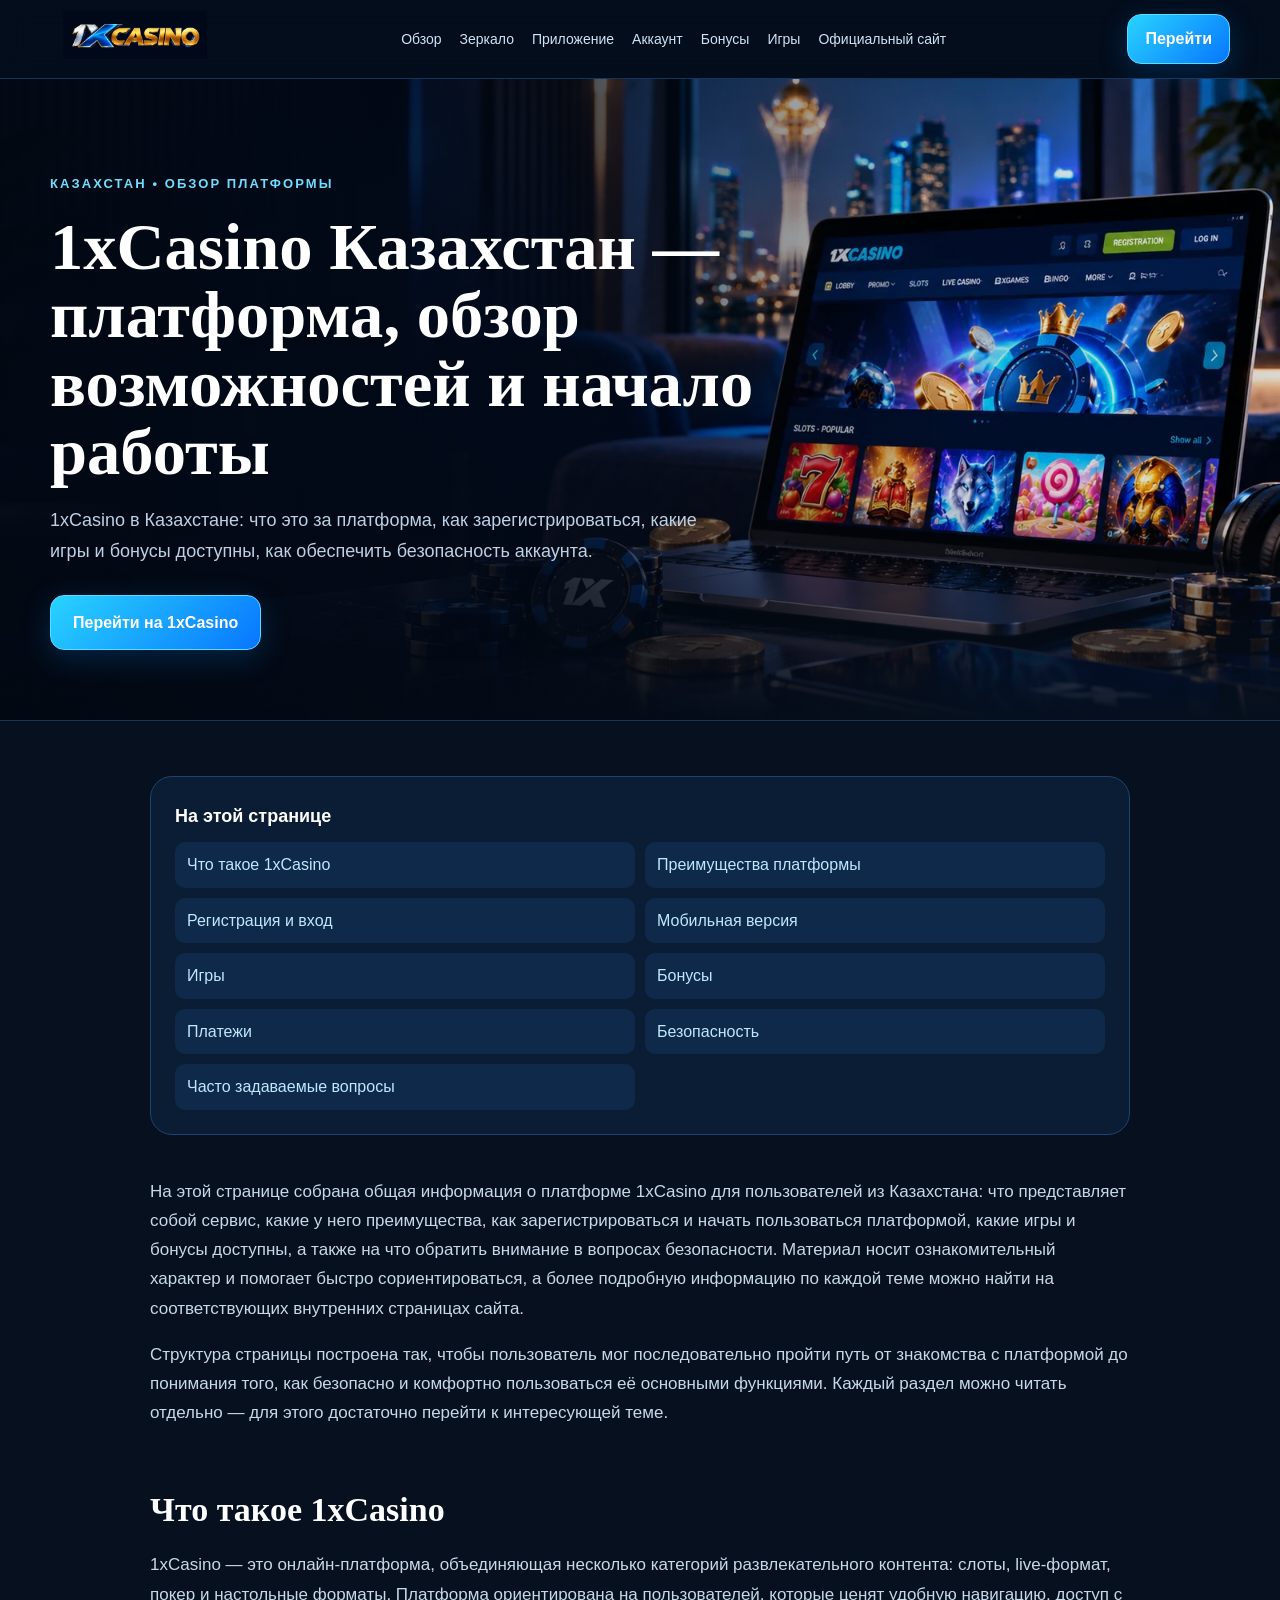
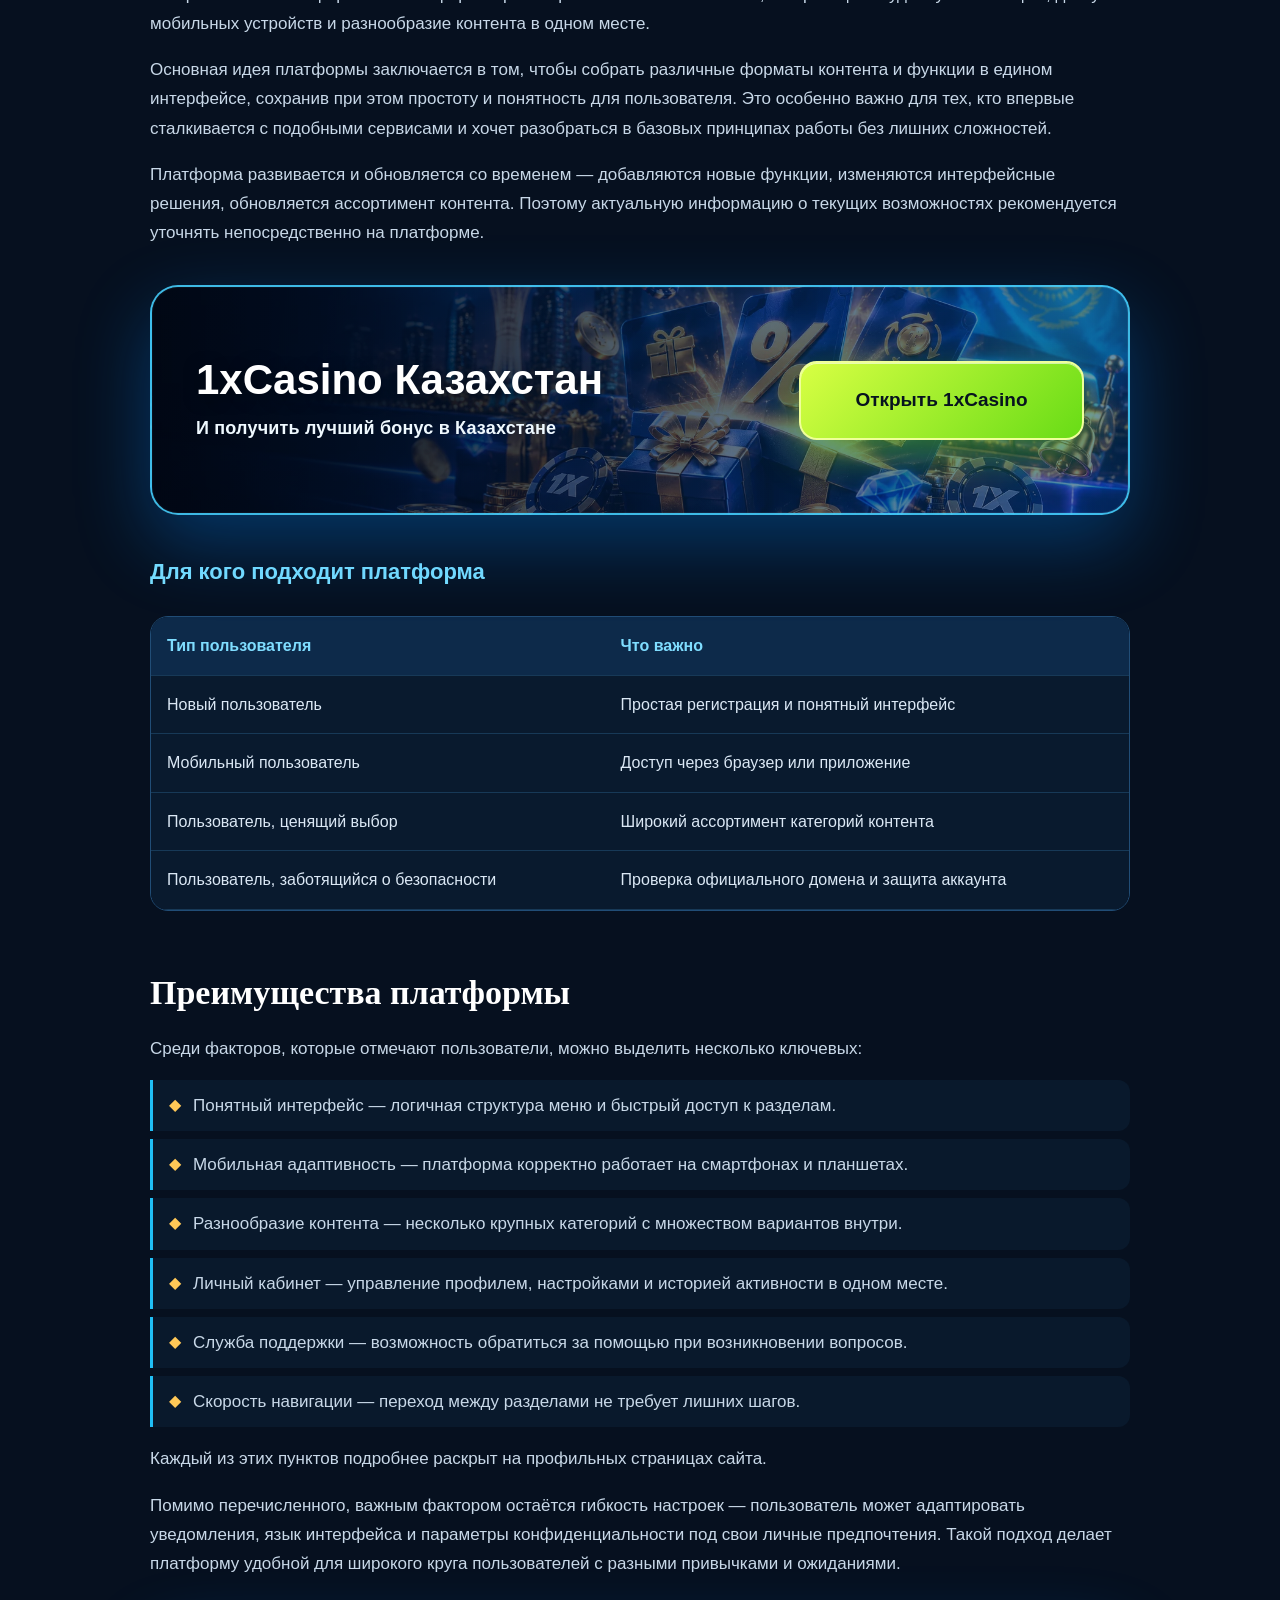
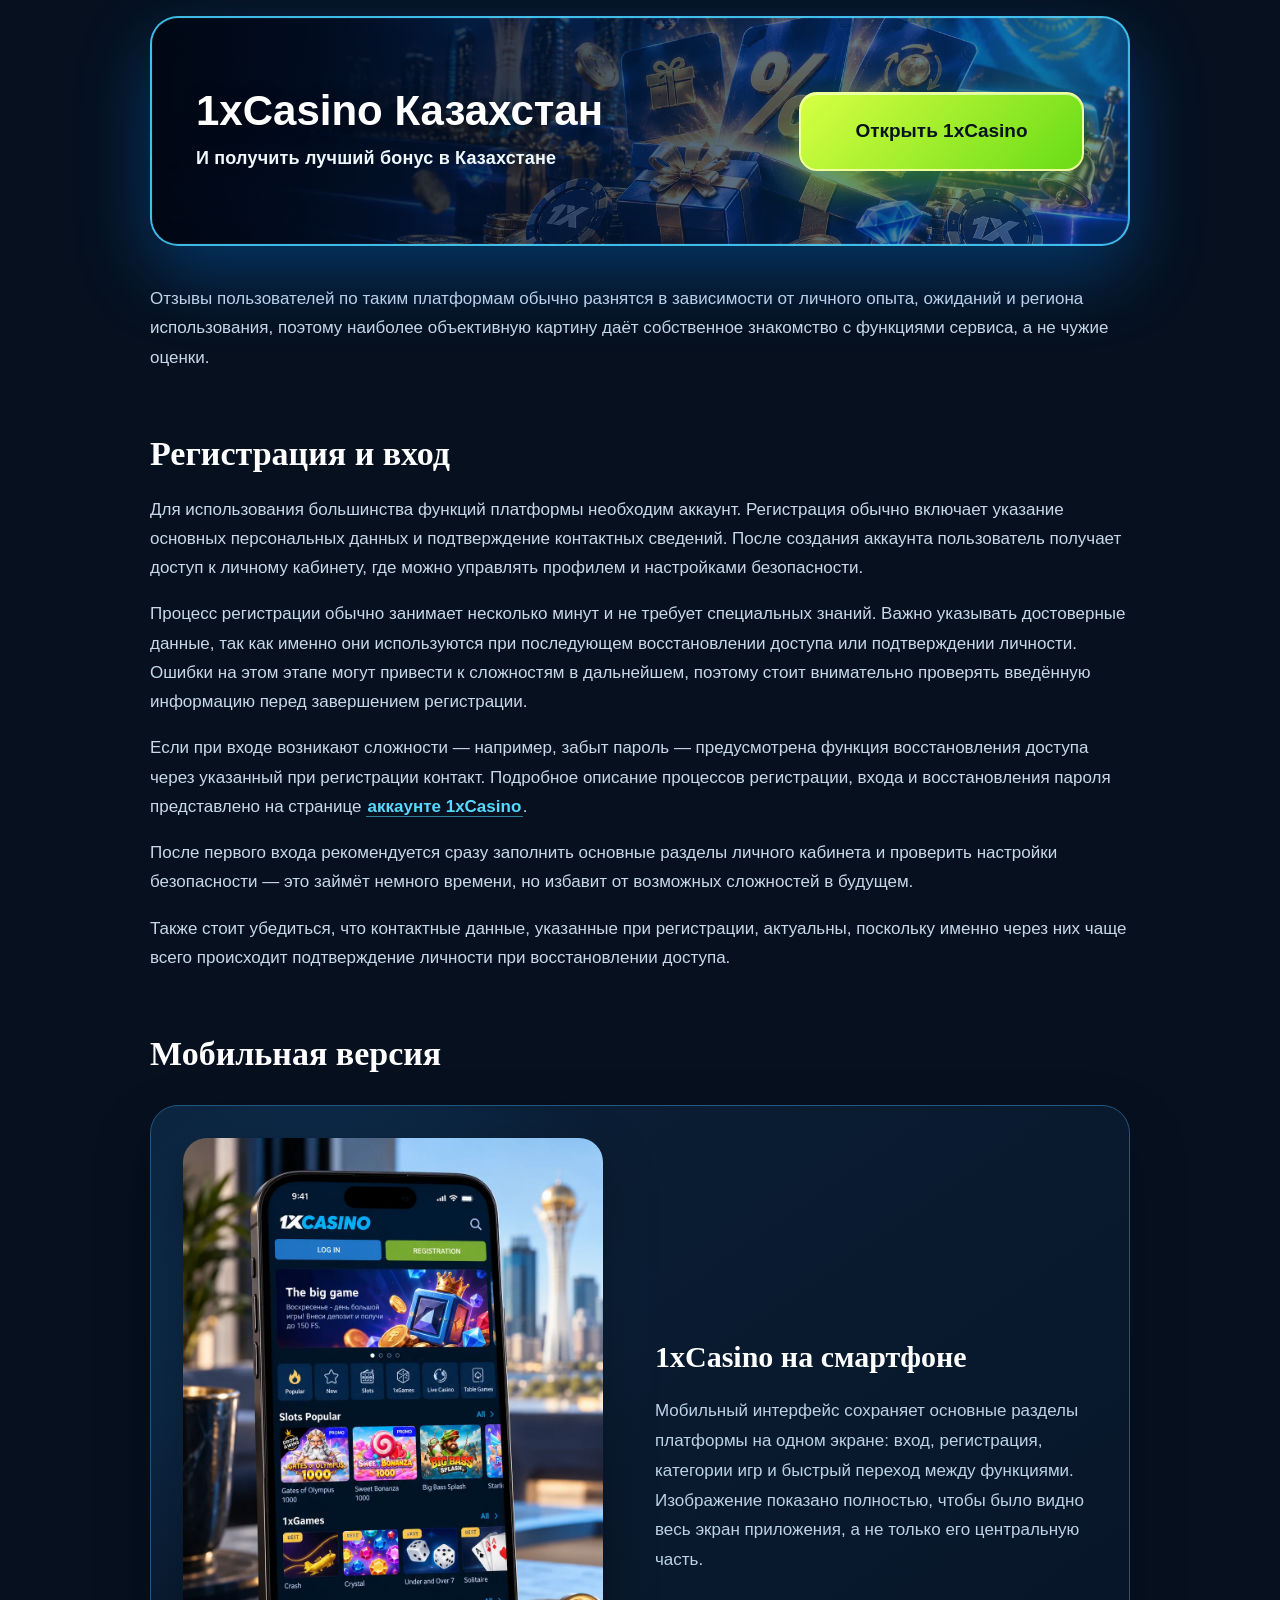
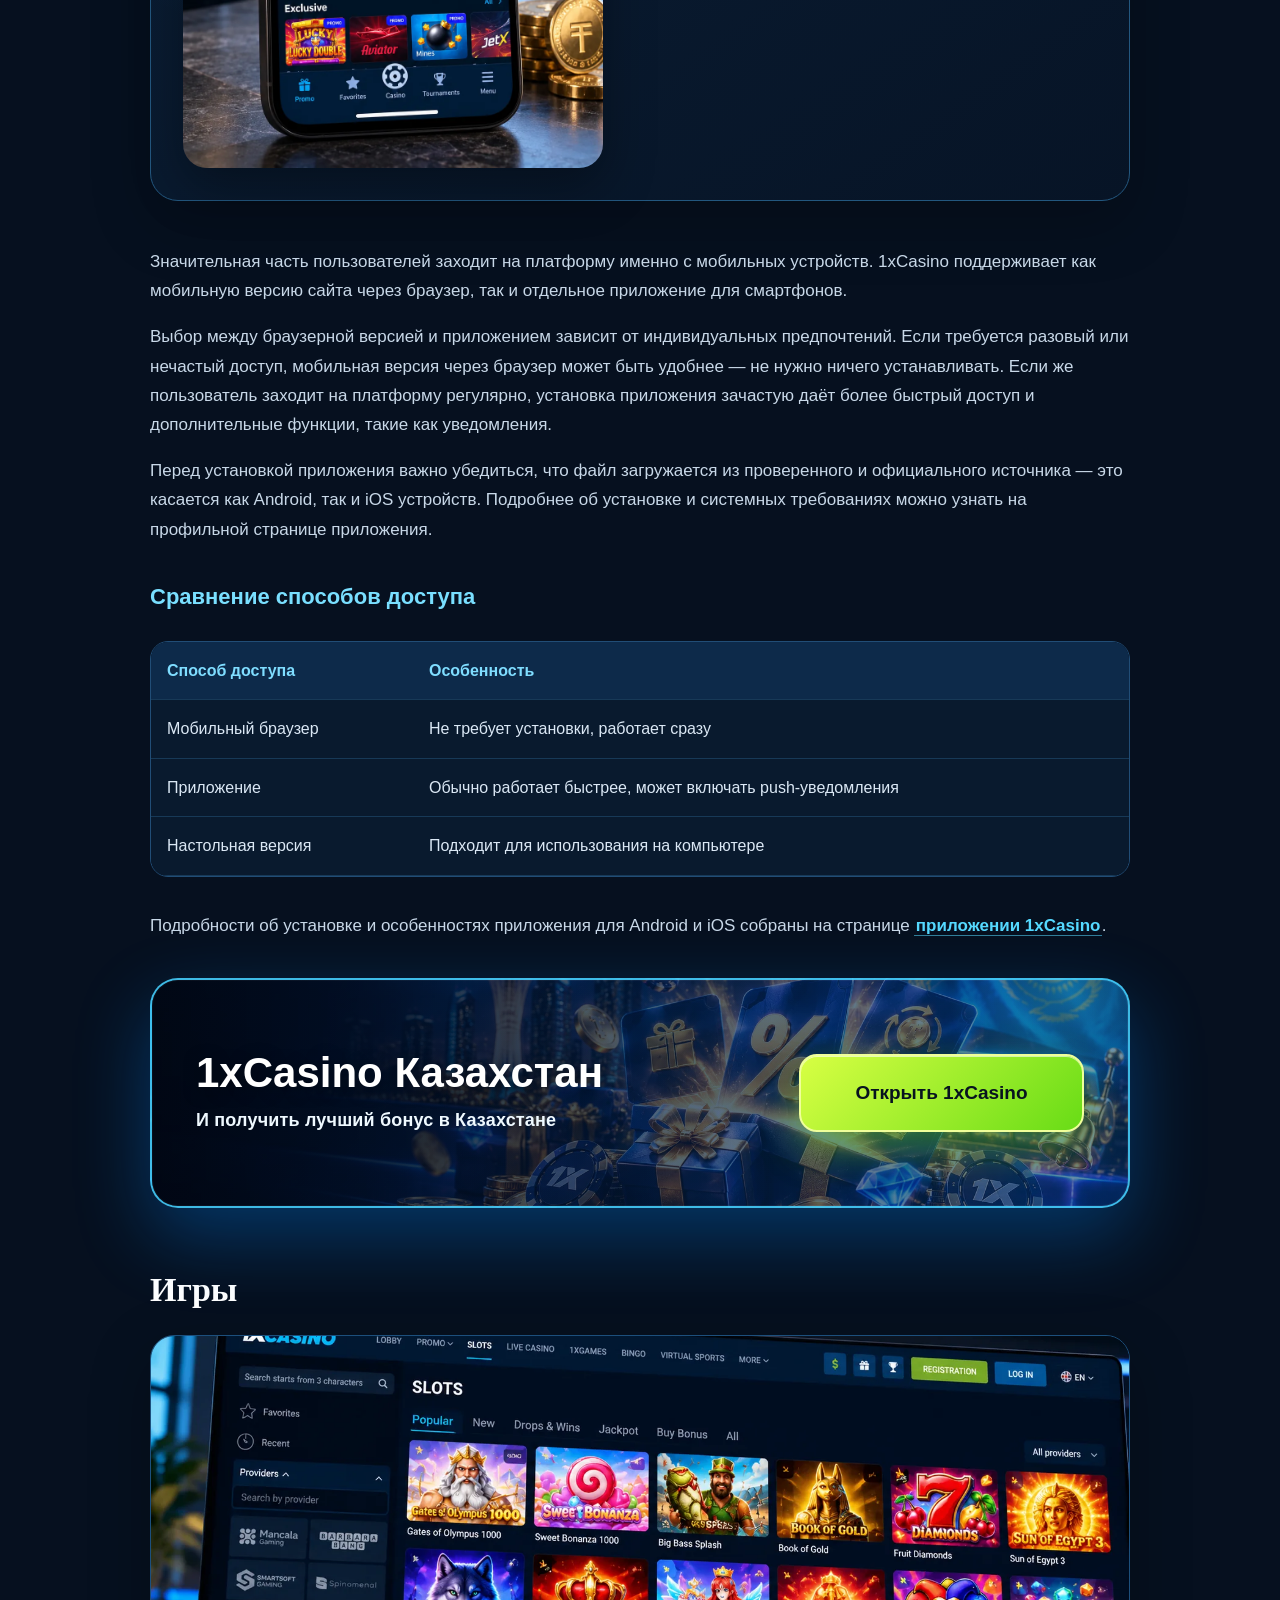
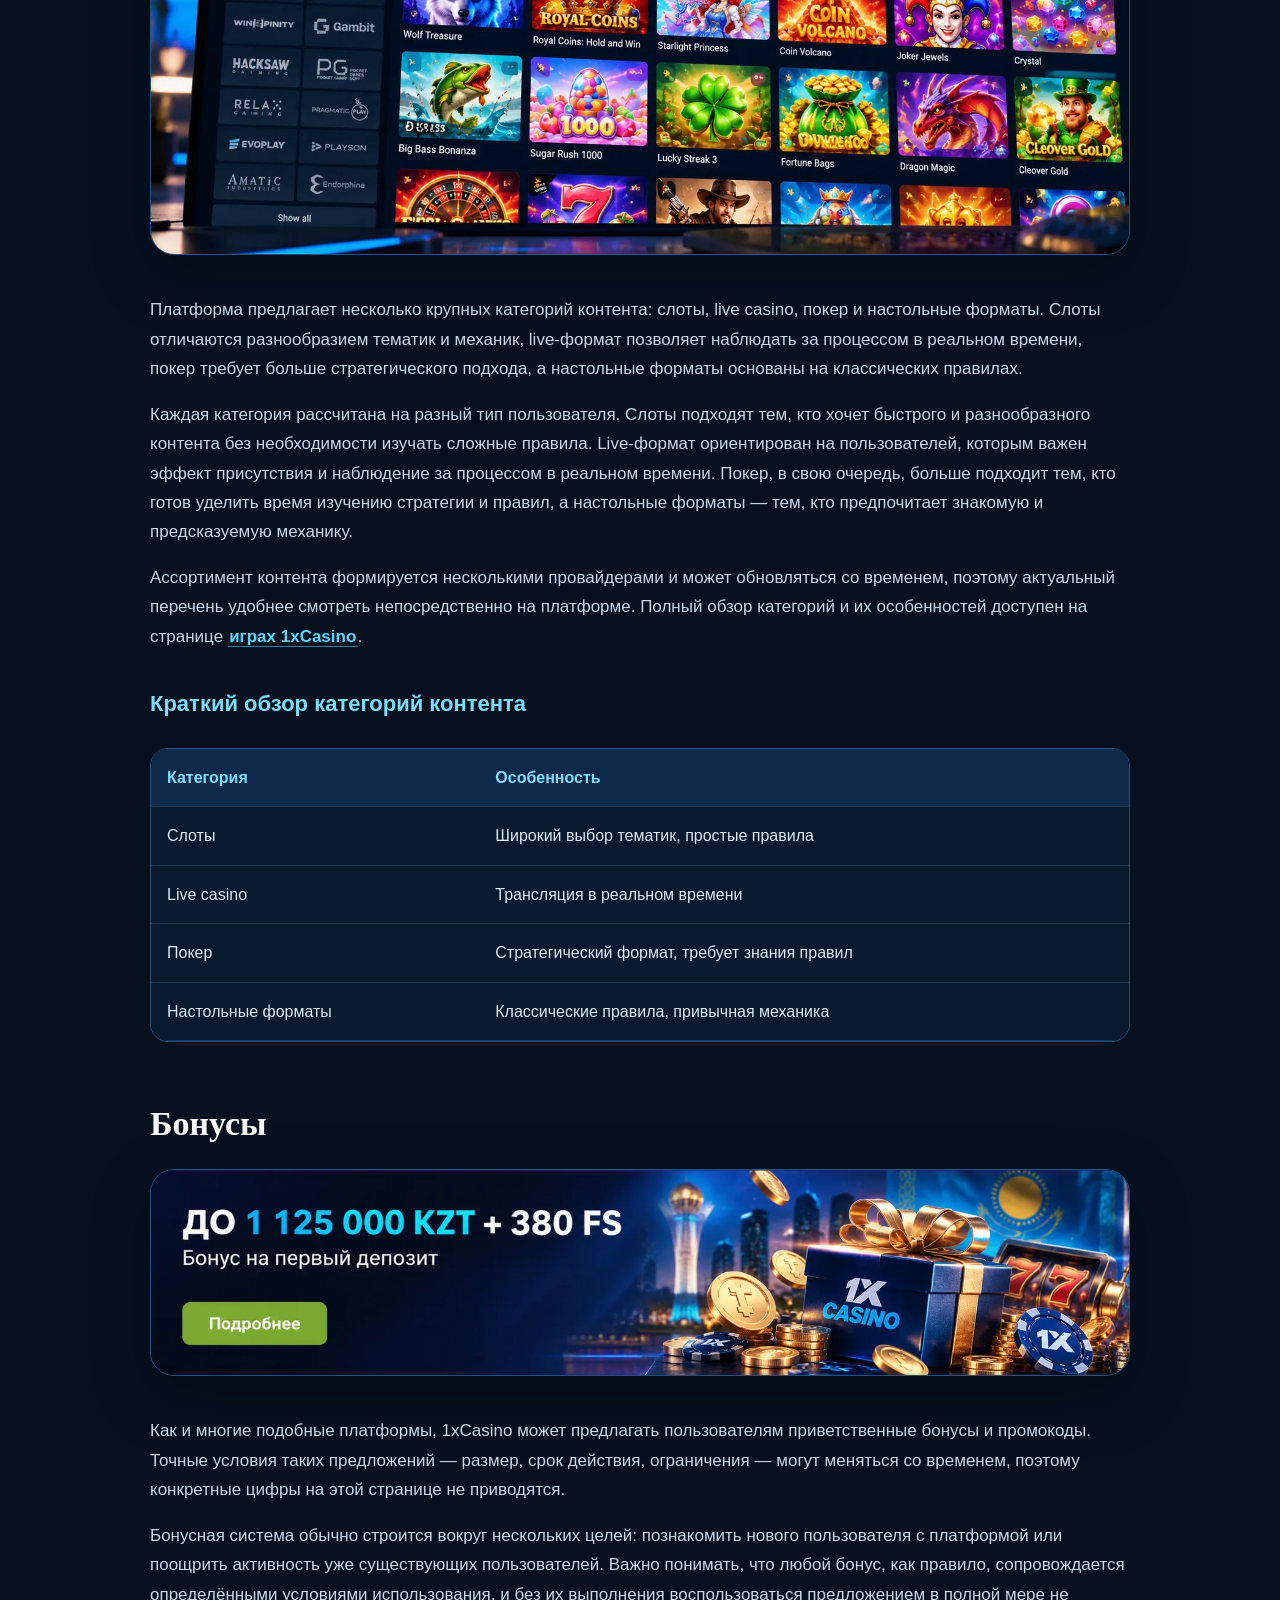
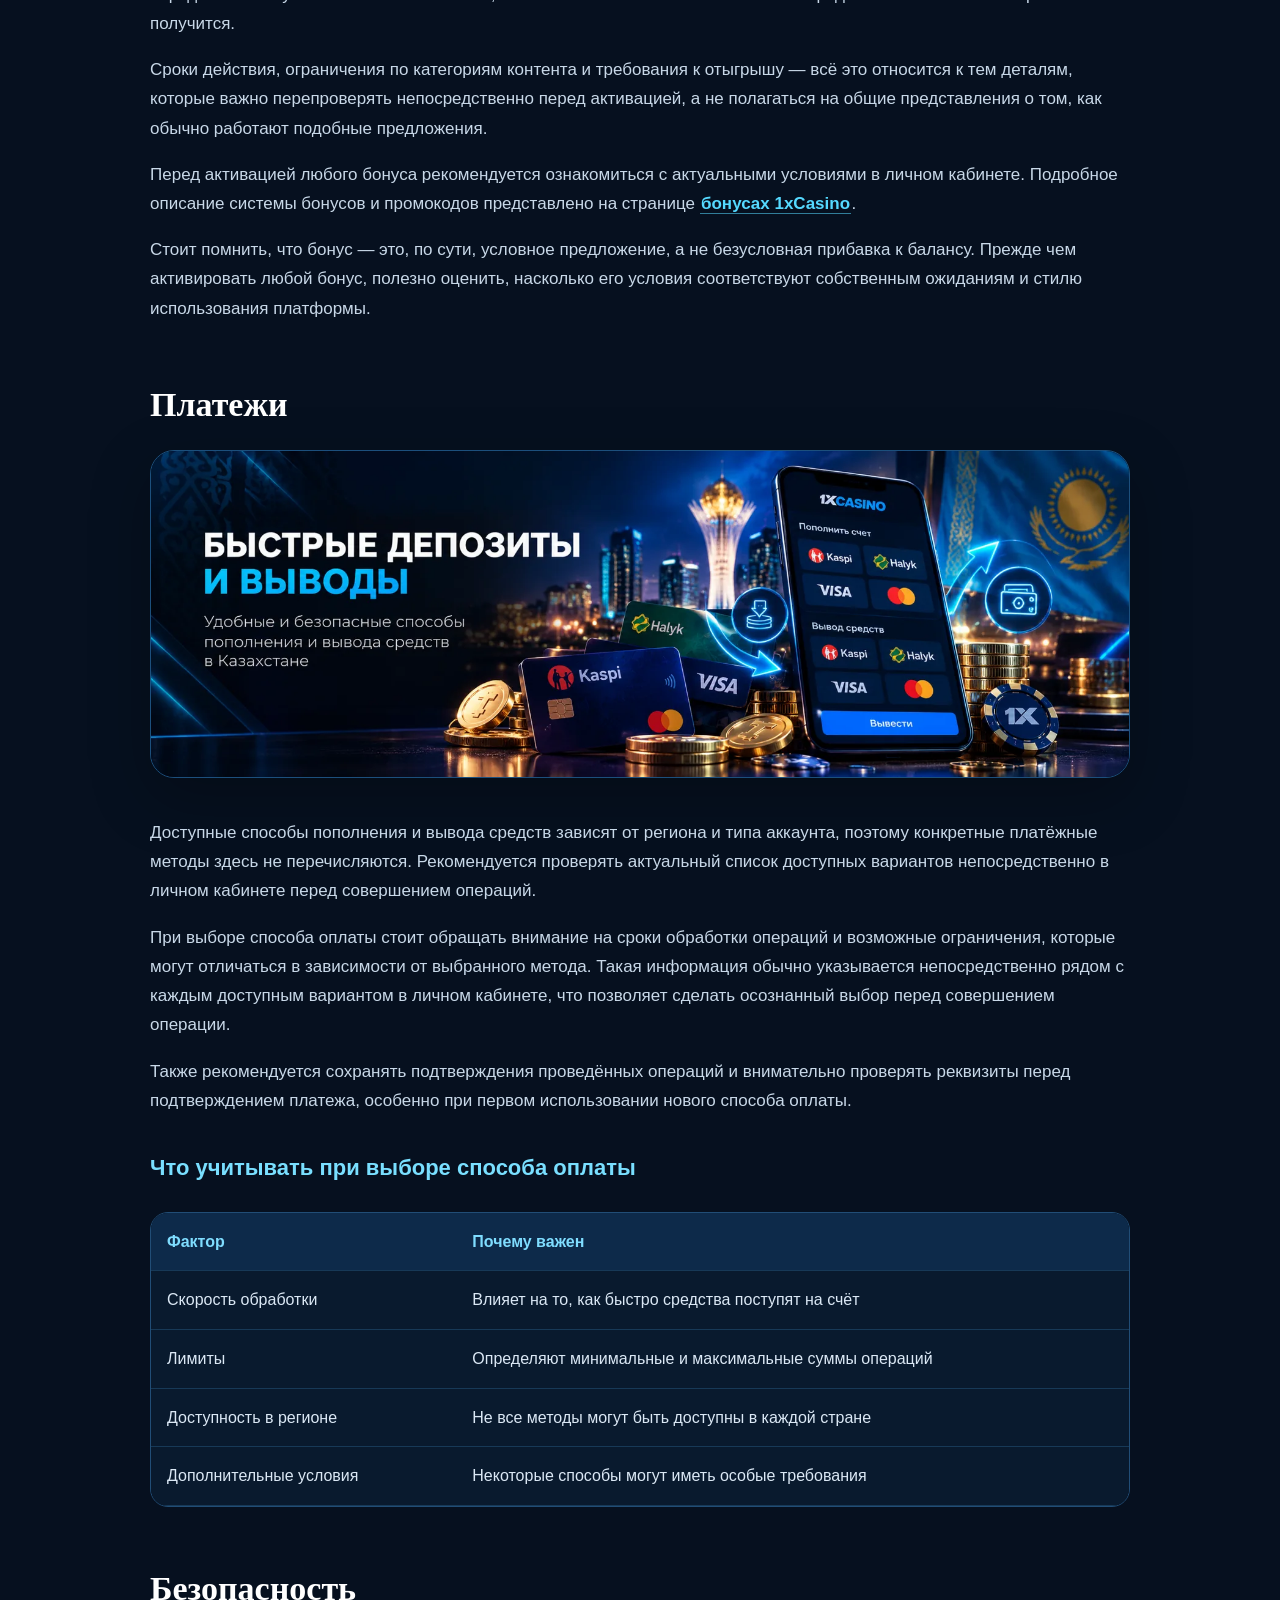
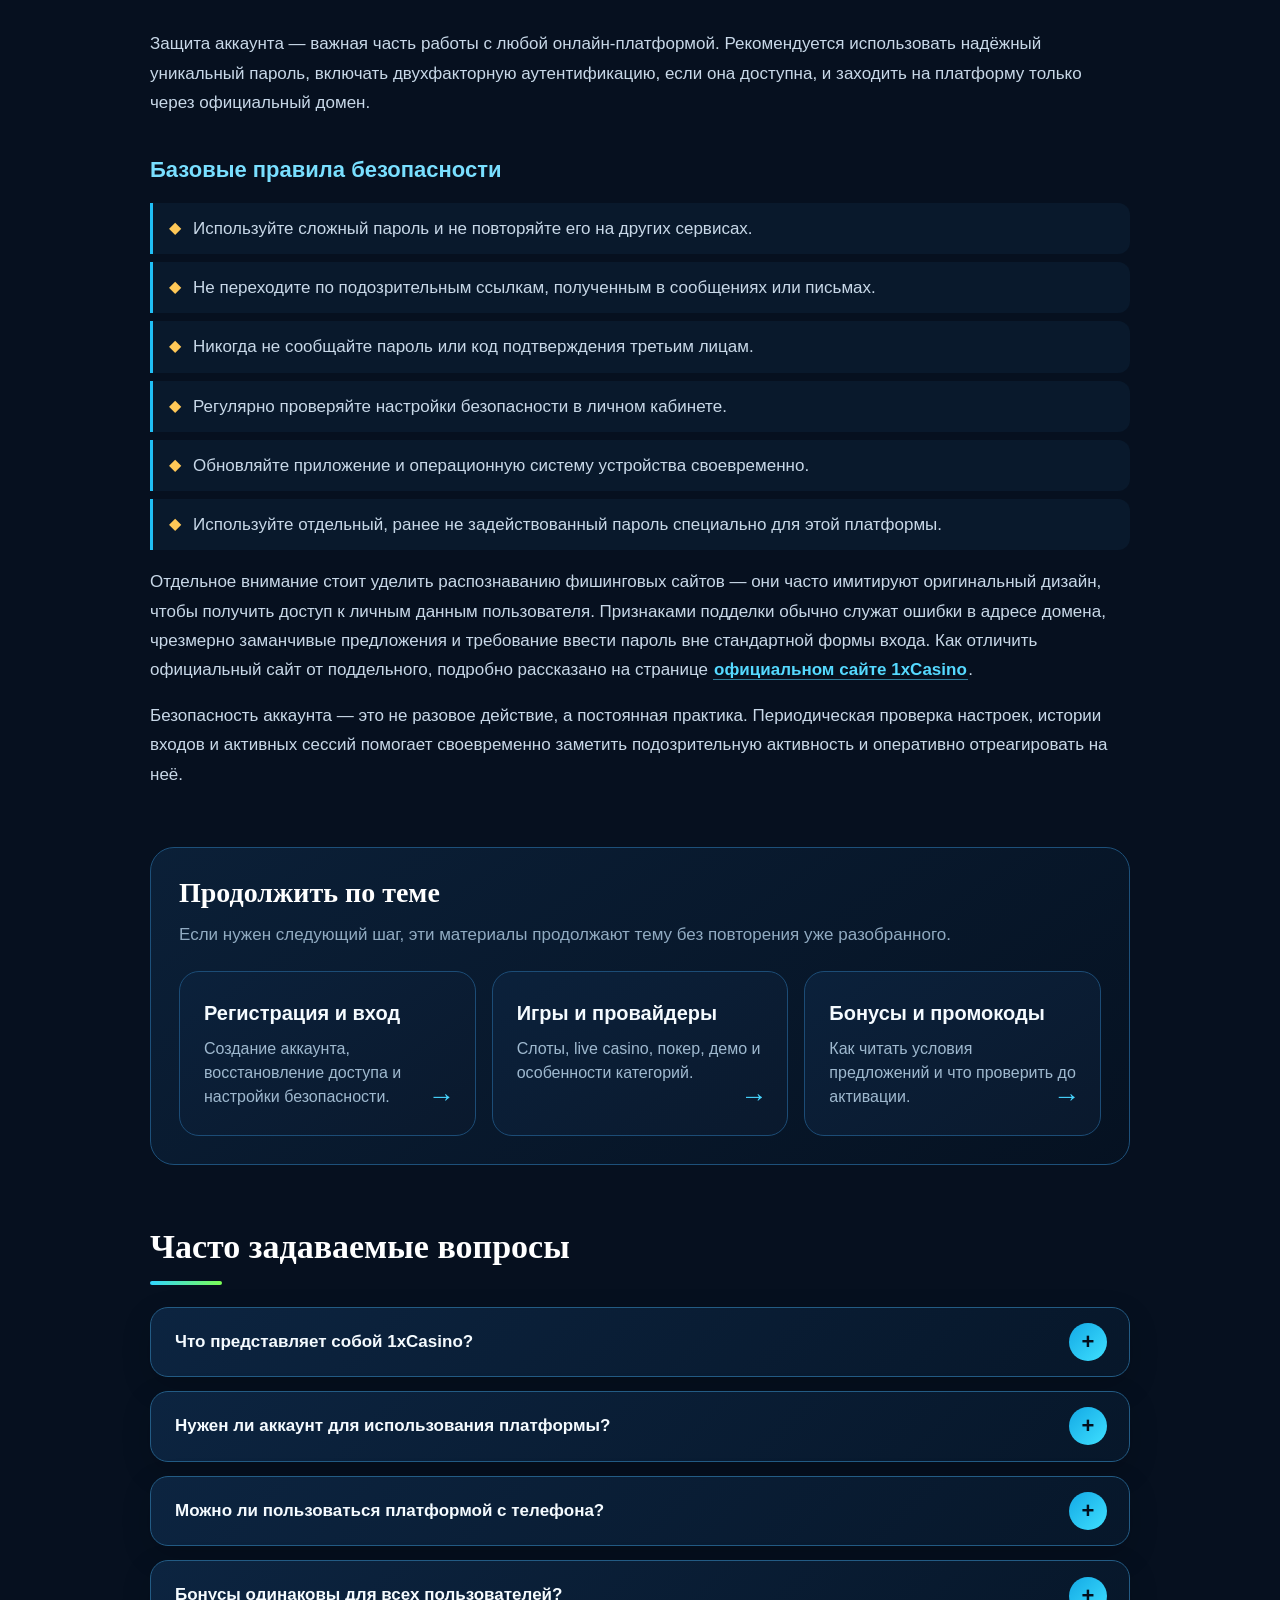
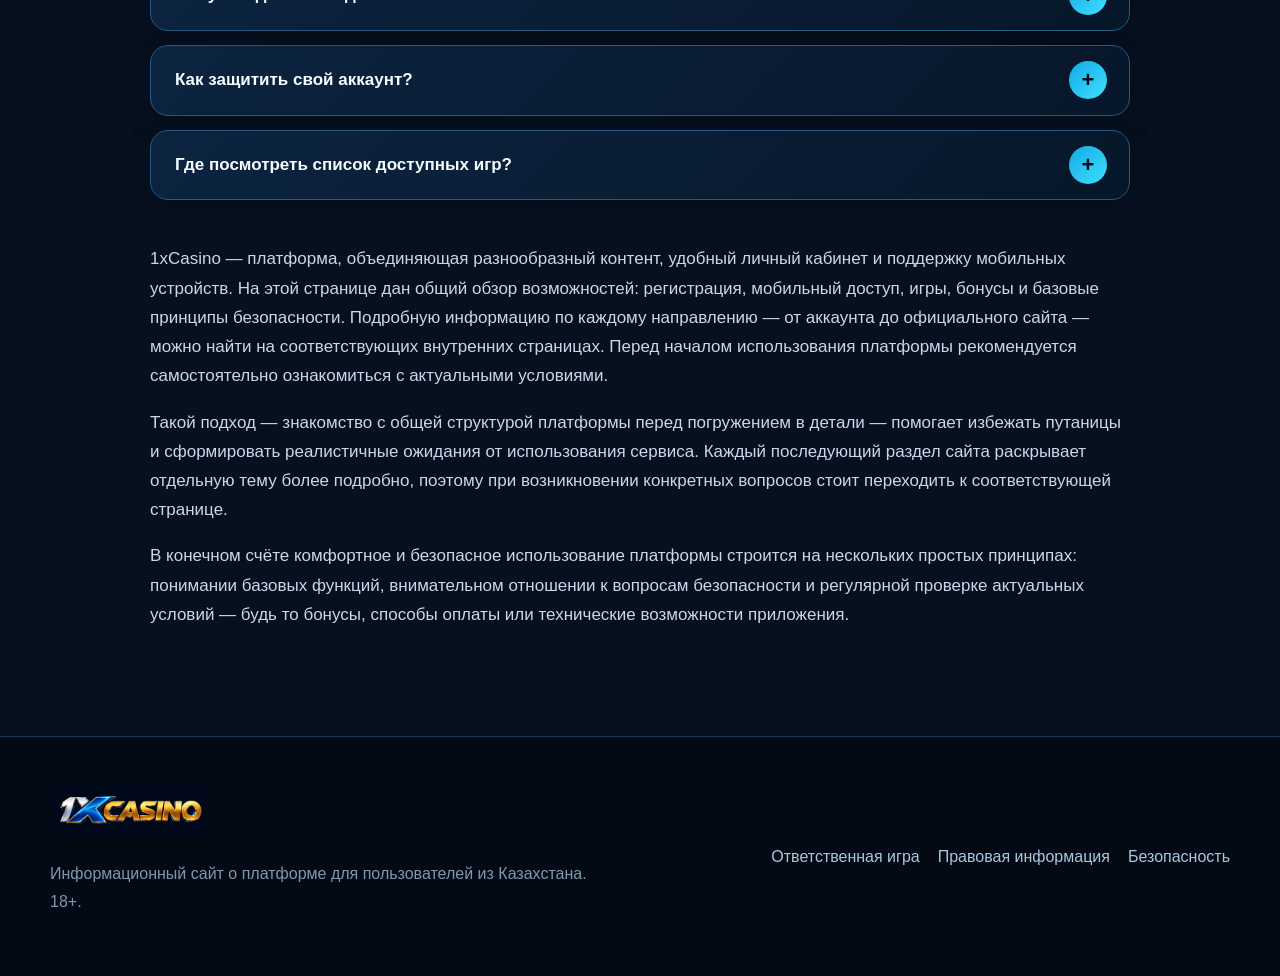
==== commit bacab959: "Update2" ====
--- a/index.html
+++ b/index.html
@@ -1,6 +1,7 @@
 <!DOCTYPE html>
-<html lang="ru-KZ"><head><meta charset="utf-8"/><meta content="width=device-width,initial-scale=1" name="viewport"/><meta content="qPjzmNS5wtSIZxsysPpZDetYylLWmhqcypf41-nfnxM" name="google-site-verification"><title>1xCasino Казахстан — обзор платформы, регистрация, игры и бонусы</title><meta content="1xCasino в Казахстане: что это за платформа, как зарегистрироваться, какие игры и бонусы доступны, как обеспечить безопасность аккаунта." name="description"/><link href="https://temirtau.org/" rel="canonical"/><meta content="index,follow" name="robots"/><meta content="1xCasino Казахстан — обзор платформы, регистрация, игры и бонусы" property="og:title"/><meta content="1xCasino в Казахстане: что это за платформа, как зарегистрироваться, какие игры и бонусы доступны, как обеспечить безопасность аккаунта." property="og:description"/><meta content="https://temirtau.org/" property="og:url"/><meta content="website" property="og:type"/><meta content="https://temirtau.org/assets/img/hero.webp" property="og:image"/><meta content="summary_large_image" name="twitter:card"/><link href="/favicon.png" rel="icon"/><link href="/assets/css/site-v3.css" rel="stylesheet"/></meta></head><body>
+
+<html lang="ru-KZ"><head><meta charset="utf-8"/><meta content="width=device-width,initial-scale=1" name="viewport"/><meta content="qPjzmNS5wtSIZxsysPpZDetYylLWmhqcypf41-nfnxM" name="google-site-verification"/><title>1xCasino Казахстан — обзор платформы, регистрация, игры и бонусы</title><meta content="1xCasino в Казахстане: что это за платформа, как зарегистрироваться, какие игры и бонусы доступны, как обеспечить безопасность аккаунта." name="description"><link href="https://temirtau.org/" rel="canonical"/><meta content="index,follow" name="robots"/><meta content="1xCasino Казахстан — обзор платформы, регистрация, игры и бонусы" property="og:title"/><meta content="1xCasino в Казахстане: что это за платформа, как зарегистрироваться, какие игры и бонусы доступны, как обеспечить безопасность аккаунта." property="og:description"/><meta content="https://temirtau.org/" property="og:url"/><meta content="website" property="og:type"/><meta content="https://temirtau.org/assets/img/hero.webp" property="og:image"/><meta content="summary_large_image" name="twitter:card"/><link href="/favicon.png" rel="icon"/><link href="/assets/css/site-v4.css" rel="stylesheet"/></meta></head><body>
 <header><div class="shell head"><a class="logo" href="/"><img alt="1xCasino Казахстан" src="/assets/img/logo.webp"/></a><nav class="desktop"><a href="/">Обзор</a><a href="/mirror/">Зеркало</a><a href="/app/">Приложение</a><a href="/account/">Аккаунт</a><a href="/bonuses/">Бонусы</a><a href="/games/">Игры</a><a href="/official-site/">Официальный сайт</a></nav><a class="cta small" href="/go/">Перейти</a><button aria-expanded="false" aria-label="Меню" class="menu">☰</button></div><nav class="mobile-nav"><a href="/">Обзор</a><a href="/mirror/">Зеркало</a><a href="/app/">Приложение</a><a href="/account/">Аккаунт</a><a href="/bonuses/">Бонусы</a><a href="/games/">Игры</a><a href="/official-site/">Официальный сайт</a><a class="cta" href="/go/">Открыть 1xCasino</a></nav></header>
 <main><section class="hero"><img alt="1xCasino Казахстан — платформа, обзор возможностей и начало работы" src="/assets/img/hero.webp"/><div class="hero-shade"></div><div class="shell hero-copy"><span class="eyebrow">КАЗАХСТАН • ОБЗОР ПЛАТФОРМЫ</span><h1>1xCasino Казахстан — платформа, обзор возможностей и начало работы</h1><p>1xCasino в Казахстане: что это за платформа, как зарегистрироваться, какие игры и бонусы доступны, как обеспечить безопасность аккаунта.</p><a class="cta hero-btn" href="/go/">Перейти на 1xCasino</a></div></section>
-<section class="shell article"><nav class="toc"><b>На этой странице</b><a href="#что-такое-1xcasino">Что такое 1xCasino</a><a href="#преимущества-платформы">Преимущества платформы</a><a href="#регистрация-и-вход">Регистрация и вход</a><a href="#мобильная-версия">Мобильная версия</a><a href="#игры">Игры</a><a href="#бонусы">Бонусы</a><a href="#платежи">Платежи</a><a href="#безопасность">Безопасность</a><a href="#часто-задаваемые-вопросы">Часто задаваемые вопросы</a></nav><p>На этой странице собрана общая информация о платформе 1xCasino для пользователей из Казахстана: что представляет собой сервис, какие у него преимущества, как зарегистрироваться и начать пользоваться платформой, какие игры и бонусы доступны, а также на что обратить внимание в вопросах безопасности. Материал носит ознакомительный характер и помогает быстро сориентироваться, а более подробную информацию по каждой теме можно найти на соответствующих внутренних страницах сайта.</p><p>Структура страницы построена так, чтобы пользователь мог последовательно пройти путь от знакомства с платформой до понимания того, как безопасно и комфортно пользоваться её основными функциями. Каждый раздел можно читать отдельно — для этого достаточно перейти к интересующей теме.</p><h2 id="что-такое-1xcasino">Что такое 1xCasino</h2><p>1xCasino — это онлайн-платформа, объединяющая несколько категорий развлекательного контента: слоты, live-формат, покер и настольные форматы. Платформа ориентирована на пользователей, которые ценят удобную навигацию, доступ с мобильных устройств и разнообразие контента в одном месте.</p><p>Основная идея платформы заключается в том, чтобы собрать различные форматы контента и функции в едином интерфейсе, сохранив при этом простоту и понятность для пользователя. Это особенно важно для тех, кто впервые сталкивается с подобными сервисами и хочет разобраться в базовых принципах работы без лишних сложностей.</p><p>Платформа развивается и обновляется со временем — добавляются новые функции, изменяются интерфейсные решения, обновляется ассортимент контента. Поэтому актуальную информацию о текущих возможностях рекомендуется уточнять непосредственно на платформе.</p><aside class="promo"><div><strong>1xCasino Казахстан</strong><span>Перейти к платформе и проверить актуальные условия</span></div><a class="cta" href="/go/">Открыть 1xCasino</a></aside><h3>Для кого подходит платформа</h3><div class="table-wrap"><table><tr><th>Тип пользователя</th><th>Что важно</th></tr><tr><td>Новый пользователь</td><td>Простая регистрация и понятный интерфейс</td></tr><tr><td>Мобильный пользователь</td><td>Доступ через браузер или приложение</td></tr><tr><td>Пользователь, ценящий выбор</td><td>Широкий ассортимент категорий контента</td></tr><tr><td>Пользователь, заботящийся о безопасности</td><td>Проверка официального домена и защита аккаунта</td></tr></table></div><h2 id="преимущества-платформы">Преимущества платформы</h2><p>Среди факторов, которые отмечают пользователи, можно выделить несколько ключевых:</p><div class="list-row"><span>◆</span><p>Понятный интерфейс — логичная структура меню и быстрый доступ к разделам.</p></div><div class="list-row"><span>◆</span><p>Мобильная адаптивность — платформа корректно работает на смартфонах и планшетах.</p></div><div class="list-row"><span>◆</span><p>Разнообразие контента — несколько крупных категорий с множеством вариантов внутри.</p></div><div class="list-row"><span>◆</span><p>Личный кабинет — управление профилем, настройками и историей активности в одном месте.</p></div><div class="list-row"><span>◆</span><p>Служба поддержки — возможность обратиться за помощью при возникновении вопросов.</p></div><div class="list-row"><span>◆</span><p>Скорость навигации — переход между разделами не требует лишних шагов.</p></div><p>Каждый из этих пунктов подробнее раскрыт на профильных страницах сайта.</p><p>Помимо перечисленного, важным фактором остаётся гибкость настроек — пользователь может адаптировать уведомления, язык интерфейса и параметры конфиденциальности под свои личные предпочтения. Такой подход делает платформу удобной для широкого круга пользователей с разными привычками и ожиданиями.</p><aside class="promo"><div><strong>1xCasino Казахстан</strong><span>Перейти к платформе и проверить актуальные условия</span></div><a class="cta" href="/go/">Открыть 1xCasino</a></aside><p>Отзывы пользователей по таким платформам обычно разнятся в зависимости от личного опыта, ожиданий и региона использования, поэтому наиболее объективную картину даёт собственное знакомство с функциями сервиса, а не чужие оценки.</p><h2 id="регистрация-и-вход">Регистрация и вход</h2><p>Для использования большинства функций платформы необходим аккаунт. Регистрация обычно включает указание основных персональных данных и подтверждение контактных сведений. После создания аккаунта пользователь получает доступ к личному кабинету, где можно управлять профилем и настройками безопасности.</p><p>Процесс регистрации обычно занимает несколько минут и не требует специальных знаний. Важно указывать достоверные данные, так как именно они используются при последующем восстановлении доступа или подтверждении личности. Ошибки на этом этапе могут привести к сложностям в дальнейшем, поэтому стоит внимательно проверять введённую информацию перед завершением регистрации.</p><p>Если при входе возникают сложности — например, забыт пароль — предусмотрена функция восстановления доступа через указанный при регистрации контакт. Подробное описание процессов регистрации, входа и восстановления пароля представлено на странице <a class="inline-link" href="/account/">регистрации и безопасности аккаунта</a>.</p><p>После первого входа рекомендуется сразу заполнить основные разделы личного кабинета и проверить настройки безопасности — это займёт немного времени, но избавит от возможных сложностей в будущем.</p><p>Также стоит убедиться, что контактные данные, указанные при регистрации, актуальны, поскольку именно через них чаще всего происходит подтверждение личности при восстановлении доступа.</p><h2 id="мобильная-версия">Мобильная версия</h2><figure class="content-visual"><img alt="Мобильная версия" loading="lazy" src="/assets/img/mobile.webp"/></figure><p>Значительная часть пользователей заходит на платформу именно с мобильных устройств. 1xCasino поддерживает как мобильную версию сайта через браузер, так и отдельное приложение для смартфонов.</p><p>Выбор между браузерной версией и приложением зависит от индивидуальных предпочтений. Если требуется разовый или нечастый доступ, мобильная версия через браузер может быть удобнее — не нужно ничего устанавливать. Если же пользователь заходит на платформу регулярно, установка приложения зачастую даёт более быстрый доступ и дополнительные функции, такие как уведомления.</p><p>Перед установкой приложения важно убедиться, что файл загружается из проверенного и официального источника — это касается как Android, так и iOS устройств. Подробнее об установке и системных требованиях можно узнать на профильной странице приложения.</p><h3>Сравнение способов доступа</h3><div class="table-wrap"><table><tr><th>Способ доступа</th><th>Особенность</th></tr><tr><td>Мобильный браузер</td><td>Не требует установки, работает сразу</td></tr><tr><td>Приложение</td><td>Обычно работает быстрее, может включать push-уведомления</td></tr><tr><td>Настольная версия</td><td>Подходит для использования на компьютере</td></tr></table></div><p>Подробности об установке и особенностях приложения для Android и iOS собраны на странице <a class="inline-link" href="/app/">приложении 1xCasino</a>.</p><aside class="promo"><div><strong>1xCasino Казахстан</strong><span>Перейти к платформе и проверить актуальные условия</span></div><a class="cta" href="/go/">Открыть 1xCasino</a></aside><h2 id="игры">Игры</h2><figure class="content-visual"><img alt="Игры" loading="lazy" src="/assets/img/games.webp"/></figure><p>Платформа предлагает несколько крупных категорий контента: слоты, live casino, покер и настольные форматы. Слоты отличаются разнообразием тематик и механик, live-формат позволяет наблюдать за процессом в реальном времени, покер требует больше стратегического подхода, а настольные форматы основаны на классических правилах.</p><p>Каждая категория рассчитана на разный тип пользователя. Слоты подходят тем, кто хочет быстрого и разнообразного контента без необходимости изучать сложные правила. Live-формат ориентирован на пользователей, которым важен эффект присутствия и наблюдение за процессом в реальном времени. Покер, в свою очередь, больше подходит тем, кто готов уделить время изучению стратегии и правил, а настольные форматы — тем, кто предпочитает знакомую и предсказуемую механику.</p><p>Ассортимент контента формируется несколькими провайдерами и может обновляться со временем, поэтому актуальный перечень удобнее смотреть непосредственно на платформе. Полный обзор категорий и их особенностей доступен на странице <a class="inline-link" href="/games/">играх 1xCasino</a>.</p><h3>Краткий обзор категорий контента</h3><div class="table-wrap"><table><tr><th>Категория</th><th>Особенность</th></tr><tr><td>Слоты</td><td>Широкий выбор тематик, простые правила</td></tr><tr><td>Live casino</td><td>Трансляция в реальном времени</td></tr><tr><td>Покер</td><td>Стратегический формат, требует знания правил</td></tr><tr><td>Настольные форматы</td><td>Классические правила, привычная механика</td></tr></table></div><h2 id="бонусы">Бонусы</h2><figure class="content-visual"><img alt="Бонусы" loading="lazy" src="/assets/img/bonus.webp"/></figure><p>Как и многие подобные платформы, 1xCasino может предлагать пользователям приветственные бонусы и промокоды. Точные условия таких предложений — размер, срок действия, ограничения — могут меняться со временем, поэтому конкретные цифры на этой странице не приводятся.</p><p>Бонусная система обычно строится вокруг нескольких целей: познакомить нового пользователя с платформой или поощрить активность уже существующих пользователей. Важно понимать, что любой бонус, как правило, сопровождается определёнными условиями использования, и без их выполнения воспользоваться предложением в полной мере не получится.</p><p>Сроки действия, ограничения по категориям контента и требования к отыгрышу — всё это относится к тем деталям, которые важно перепроверять непосредственно перед активацией, а не полагаться на общие представления о том, как обычно работают подобные предложения.</p><p>Перед активацией любого бонуса рекомендуется ознакомиться с актуальными условиями в личном кабинете. Подробное описание системы бонусов и промокодов представлено на странице <a class="inline-link" href="/bonuses/">бонусах и промокодах</a>.</p><p>Стоит помнить, что бонус — это, по сути, условное предложение, а не безусловная прибавка к балансу. Прежде чем активировать любой бонус, полезно оценить, насколько его условия соответствуют собственным ожиданиям и стилю использования платформы.</p><h2 id="платежи">Платежи</h2><figure class="content-visual"><img alt="Платежи" loading="lazy" src="/assets/img/payments.webp"/></figure><p>Доступные способы пополнения и вывода средств зависят от региона и типа аккаунта, поэтому конкретные платёжные методы здесь не перечисляются. Рекомендуется проверять актуальный список доступных вариантов непосредственно в личном кабинете перед совершением операций.</p><p>При выборе способа оплаты стоит обращать внимание на сроки обработки операций и возможные ограничения, которые могут отличаться в зависимости от выбранного метода. Такая информация обычно указывается непосредственно рядом с каждым доступным вариантом в личном кабинете, что позволяет сделать осознанный выбор перед совершением операции.</p><p>Также рекомендуется сохранять подтверждения проведённых операций и внимательно проверять реквизиты перед подтверждением платежа, особенно при первом использовании нового способа оплаты.</p><h3>Что учитывать при выборе способа оплаты</h3><div class="table-wrap"><table><tr><th>Фактор</th><th>Почему важен</th></tr><tr><td>Скорость обработки</td><td>Влияет на то, как быстро средства поступят на счёт</td></tr><tr><td>Лимиты</td><td>Определяют минимальные и максимальные суммы операций</td></tr><tr><td>Доступность в регионе</td><td>Не все методы могут быть доступны в каждой стране</td></tr><tr><td>Дополнительные условия</td><td>Некоторые способы могут иметь особые требования</td></tr></table></div><h2 id="безопасность">Безопасность</h2><p>Защита аккаунта — важная часть работы с любой онлайн-платформой. Рекомендуется использовать надёжный уникальный пароль, включать двухфакторную аутентификацию, если она доступна, и заходить на платформу только через официальный домен.</p><h3>Базовые правила безопасности</h3><div class="list-row"><span>◆</span><p>Используйте сложный пароль и не повторяйте его на других сервисах.</p></div><div class="list-row"><span>◆</span><p>Не переходите по подозрительным ссылкам, полученным в сообщениях или письмах.</p></div><div class="list-row"><span>◆</span><p>Никогда не сообщайте пароль или код подтверждения третьим лицам.</p></div><div class="list-row"><span>◆</span><p>Регулярно проверяйте настройки безопасности в личном кабинете.</p></div><div class="list-row"><span>◆</span><p>Обновляйте приложение и операционную систему устройства своевременно.</p></div><div class="list-row"><span>◆</span><p>Используйте отдельный, ранее не задействованный пароль специально для этой платформы.</p></div><p>Отдельное внимание стоит уделить распознаванию фишинговых сайтов — они часто имитируют оригинальный дизайн, чтобы получить доступ к личным данным пользователя. Признаками подделки обычно служат ошибки в адресе домена, чрезмерно заманчивые предложения и требование ввести пароль вне стандартной формы входа. Как отличить официальный сайт от поддельного, подробно рассказано на странице <a class="inline-link" href="/official-site/">проверке официального сайта</a>.</p><p>Безопасность аккаунта — это не разовое действие, а постоянная практика. Периодическая проверка настроек, истории входов и активных сессий помогает своевременно заметить подозрительную активность и оперативно отреагировать на неё.</p><section class="related"><h2>Продолжить по теме</h2><p>Если нужен следующий шаг, эти материалы продолжают тему без повторения уже разобранного.</p><div class="related-grid"><a class="related-card" href="/account/"><strong>Регистрация и вход</strong><span>Создание аккаунта, восстановление доступа и настройки безопасности.</span></a><a class="related-card" href="/games/"><strong>Игры и провайдеры</strong><span>Слоты, live casino, покер, демо и особенности категорий.</span></a><a class="related-card" href="/bonuses/"><strong>Бонусы и промокоды</strong><span>Как читать условия предложений и что проверить до активации.</span></a></div></section><h2 id="часто-задаваемые-вопросы">Часто задаваемые вопросы</h2><div class="faq-grid"><details class="faq-item"><summary>Что представляет собой 1xCasino?</summary><div class="faq-answer"><p>Это онлайн-платформа с несколькими категориями развлекательного контента, личным кабинетом и мобильной версией.</p></div></details><details class="faq-item"><summary>Нужен ли аккаунт для использования платформы?</summary><div class="faq-answer"><p>Да, для доступа к большинству функций требуется регистрация и создание личного кабинета.</p></div></details><details class="faq-item"><summary>Можно ли пользоваться платформой с телефона?</summary><div class="faq-answer"><p>Да, доступны как мобильная версия через браузер, так и отдельное приложение.</p></div></details><details class="faq-item"><summary>Бонусы одинаковы для всех пользователей?</summary><div class="faq-answer"><p>Нет, условия бонусов могут отличаться и меняться со временем, актуальную информацию стоит проверять в личном кабинете.</p></div></details><details class="faq-item"><summary>Как защитить свой аккаунт?</summary><div class="faq-answer"><p>С помощью надёжного пароля, двухфакторной аутентификации (если доступна) и входа только через официальный домен.</p></div></details><details class="faq-item"><summary>Где посмотреть список доступных игр?</summary><div class="faq-answer"><p>Актуальный перечень категорий и провайдеров представлен на странице с играми.</p></div></details></div><p>1xCasino — платформа, объединяющая разнообразный контент, удобный личный кабинет и поддержку мобильных устройств. На этой странице дан общий обзор возможностей: регистрация, мобильный доступ, игры, бонусы и базовые принципы безопасности. Подробную информацию по каждому направлению — от аккаунта до официального сайта — можно найти на соответствующих внутренних страницах. Перед началом использования платформы рекомендуется самостоятельно ознакомиться с актуальными условиями.</p><p>Такой подход — знакомство с общей структурой платформы перед погружением в детали — помогает избежать путаницы и сформировать реалистичные ожидания от использования сервиса. Каждый последующий раздел сайта раскрывает отдельную тему более подробно, поэтому при возникновении конкретных вопросов стоит переходить к соответствующей странице.</p><p>В конечном счёте комфортное и безопасное использование платформы строится на нескольких простых принципах: понимании базовых функций, внимательном отношении к вопросам безопасности и регулярной проверке актуальных условий — будь то бонусы, способы оплаты или технические возможности приложения.</p></section></main>
+<section class="shell article"><nav class="toc"><b>На этой странице</b><a href="#что-такое-1xcasino">Что такое 1xCasino</a><a href="#преимущества-платформы">Преимущества платформы</a><a href="#регистрация-и-вход">Регистрация и вход</a><a href="#мобильная-версия">Мобильная версия</a><a href="#игры">Игры</a><a href="#бонусы">Бонусы</a><a href="#платежи">Платежи</a><a href="#безопасность">Безопасность</a><a href="#часто-задаваемые-вопросы">Часто задаваемые вопросы</a></nav><p>На этой странице собрана общая информация о платформе 1xCasino для пользователей из Казахстана: что представляет собой сервис, какие у него преимущества, как зарегистрироваться и начать пользоваться платформой, какие игры и бонусы доступны, а также на что обратить внимание в вопросах безопасности. Материал носит ознакомительный характер и помогает быстро сориентироваться, а более подробную информацию по каждой теме можно найти на соответствующих внутренних страницах сайта.</p><p>Структура страницы построена так, чтобы пользователь мог последовательно пройти путь от знакомства с платформой до понимания того, как безопасно и комфортно пользоваться её основными функциями. Каждый раздел можно читать отдельно — для этого достаточно перейти к интересующей теме.</p><h2 id="что-такое-1xcasino">Что такое 1xCasino</h2><p>1xCasino — это онлайн-платформа, объединяющая несколько категорий развлекательного контента: слоты, live-формат, покер и настольные форматы. Платформа ориентирована на пользователей, которые ценят удобную навигацию, доступ с мобильных устройств и разнообразие контента в одном месте.</p><p>Основная идея платформы заключается в том, чтобы собрать различные форматы контента и функции в едином интерфейсе, сохранив при этом простоту и понятность для пользователя. Это особенно важно для тех, кто впервые сталкивается с подобными сервисами и хочет разобраться в базовых принципах работы без лишних сложностей.</p><p>Платформа развивается и обновляется со временем — добавляются новые функции, изменяются интерфейсные решения, обновляется ассортимент контента. Поэтому актуальную информацию о текущих возможностях рекомендуется уточнять непосредственно на платформе.</p><aside class="promo"><div><strong>1xCasino Казахстан</strong><span>И получить лучший бонус в Казахстане</span></div><a class="cta" href="/go/">Открыть 1xCasino</a></aside><h3>Для кого подходит платформа</h3><div class="table-wrap"><table><tr><th>Тип пользователя</th><th>Что важно</th></tr><tr><td>Новый пользователь</td><td>Простая регистрация и понятный интерфейс</td></tr><tr><td>Мобильный пользователь</td><td>Доступ через браузер или приложение</td></tr><tr><td>Пользователь, ценящий выбор</td><td>Широкий ассортимент категорий контента</td></tr><tr><td>Пользователь, заботящийся о безопасности</td><td>Проверка официального домена и защита аккаунта</td></tr></table></div><h2 id="преимущества-платформы">Преимущества платформы</h2><p>Среди факторов, которые отмечают пользователи, можно выделить несколько ключевых:</p><div class="list-row"><span>◆</span><p>Понятный интерфейс — логичная структура меню и быстрый доступ к разделам.</p></div><div class="list-row"><span>◆</span><p>Мобильная адаптивность — платформа корректно работает на смартфонах и планшетах.</p></div><div class="list-row"><span>◆</span><p>Разнообразие контента — несколько крупных категорий с множеством вариантов внутри.</p></div><div class="list-row"><span>◆</span><p>Личный кабинет — управление профилем, настройками и историей активности в одном месте.</p></div><div class="list-row"><span>◆</span><p>Служба поддержки — возможность обратиться за помощью при возникновении вопросов.</p></div><div class="list-row"><span>◆</span><p>Скорость навигации — переход между разделами не требует лишних шагов.</p></div><p>Каждый из этих пунктов подробнее раскрыт на профильных страницах сайта.</p><p>Помимо перечисленного, важным фактором остаётся гибкость настроек — пользователь может адаптировать уведомления, язык интерфейса и параметры конфиденциальности под свои личные предпочтения. Такой подход делает платформу удобной для широкого круга пользователей с разными привычками и ожиданиями.</p><aside class="promo"><div><strong>1xCasino Казахстан</strong><span>И получить лучший бонус в Казахстане</span></div><a class="cta" href="/go/">Открыть 1xCasino</a></aside><p>Отзывы пользователей по таким платформам обычно разнятся в зависимости от личного опыта, ожиданий и региона использования, поэтому наиболее объективную картину даёт собственное знакомство с функциями сервиса, а не чужие оценки.</p><h2 id="регистрация-и-вход">Регистрация и вход</h2><p>Для использования большинства функций платформы необходим аккаунт. Регистрация обычно включает указание основных персональных данных и подтверждение контактных сведений. После создания аккаунта пользователь получает доступ к личному кабинету, где можно управлять профилем и настройками безопасности.</p><p>Процесс регистрации обычно занимает несколько минут и не требует специальных знаний. Важно указывать достоверные данные, так как именно они используются при последующем восстановлении доступа или подтверждении личности. Ошибки на этом этапе могут привести к сложностям в дальнейшем, поэтому стоит внимательно проверять введённую информацию перед завершением регистрации.</p><p>Если при входе возникают сложности — например, забыт пароль — предусмотрена функция восстановления доступа через указанный при регистрации контакт. Подробное описание процессов регистрации, входа и восстановления пароля представлено на странице <a class="inline-link" href="/account/">аккаунте 1xCasino</a>.</p><p>После первого входа рекомендуется сразу заполнить основные разделы личного кабинета и проверить настройки безопасности — это займёт немного времени, но избавит от возможных сложностей в будущем.</p><p>Также стоит убедиться, что контактные данные, указанные при регистрации, актуальны, поскольку именно через них чаще всего происходит подтверждение личности при восстановлении доступа.</p><h2 id="мобильная-версия">Мобильная версия</h2><figure class="mobile-showcase"><img alt="Мобильная версия" class="mobile-full" loading="lazy" src="/assets/img/mobile.webp"/><figcaption class="mobile-copy"><h3>1xCasino на смартфоне</h3><p>Мобильный интерфейс сохраняет основные разделы платформы на одном экране: вход, регистрация, категории игр и быстрый переход между функциями. Изображение показано полностью, чтобы было видно весь экран приложения, а не только его центральную часть.</p></figcaption></figure><p>Значительная часть пользователей заходит на платформу именно с мобильных устройств. 1xCasino поддерживает как мобильную версию сайта через браузер, так и отдельное приложение для смартфонов.</p><p>Выбор между браузерной версией и приложением зависит от индивидуальных предпочтений. Если требуется разовый или нечастый доступ, мобильная версия через браузер может быть удобнее — не нужно ничего устанавливать. Если же пользователь заходит на платформу регулярно, установка приложения зачастую даёт более быстрый доступ и дополнительные функции, такие как уведомления.</p><p>Перед установкой приложения важно убедиться, что файл загружается из проверенного и официального источника — это касается как Android, так и iOS устройств. Подробнее об установке и системных требованиях можно узнать на профильной странице приложения.</p><h3>Сравнение способов доступа</h3><div class="table-wrap"><table><tr><th>Способ доступа</th><th>Особенность</th></tr><tr><td>Мобильный браузер</td><td>Не требует установки, работает сразу</td></tr><tr><td>Приложение</td><td>Обычно работает быстрее, может включать push-уведомления</td></tr><tr><td>Настольная версия</td><td>Подходит для использования на компьютере</td></tr></table></div><p>Подробности об установке и особенностях приложения для Android и iOS собраны на странице <a class="inline-link" href="/app/">приложении 1xCasino</a>.</p><aside class="promo"><div><strong>1xCasino Казахстан</strong><span>И получить лучший бонус в Казахстане</span></div><a class="cta" href="/go/">Открыть 1xCasino</a></aside><h2 id="игры">Игры</h2><figure class="content-visual"><img alt="Игры" loading="lazy" src="/assets/img/games.webp"/></figure><p>Платформа предлагает несколько крупных категорий контента: слоты, live casino, покер и настольные форматы. Слоты отличаются разнообразием тематик и механик, live-формат позволяет наблюдать за процессом в реальном времени, покер требует больше стратегического подхода, а настольные форматы основаны на классических правилах.</p><p>Каждая категория рассчитана на разный тип пользователя. Слоты подходят тем, кто хочет быстрого и разнообразного контента без необходимости изучать сложные правила. Live-формат ориентирован на пользователей, которым важен эффект присутствия и наблюдение за процессом в реальном времени. Покер, в свою очередь, больше подходит тем, кто готов уделить время изучению стратегии и правил, а настольные форматы — тем, кто предпочитает знакомую и предсказуемую механику.</p><p>Ассортимент контента формируется несколькими провайдерами и может обновляться со временем, поэтому актуальный перечень удобнее смотреть непосредственно на платформе. Полный обзор категорий и их особенностей доступен на странице <a class="inline-link" href="/games/">играх 1xCasino</a>.</p><h3>Краткий обзор категорий контента</h3><div class="table-wrap"><table><tr><th>Категория</th><th>Особенность</th></tr><tr><td>Слоты</td><td>Широкий выбор тематик, простые правила</td></tr><tr><td>Live casino</td><td>Трансляция в реальном времени</td></tr><tr><td>Покер</td><td>Стратегический формат, требует знания правил</td></tr><tr><td>Настольные форматы</td><td>Классические правила, привычная механика</td></tr></table></div><h2 id="бонусы">Бонусы</h2><figure class="content-visual"><img alt="Бонусы" loading="lazy" src="/assets/img/bonus.webp"/></figure><p>Как и многие подобные платформы, 1xCasino может предлагать пользователям приветственные бонусы и промокоды. Точные условия таких предложений — размер, срок действия, ограничения — могут меняться со временем, поэтому конкретные цифры на этой странице не приводятся.</p><p>Бонусная система обычно строится вокруг нескольких целей: познакомить нового пользователя с платформой или поощрить активность уже существующих пользователей. Важно понимать, что любой бонус, как правило, сопровождается определёнными условиями использования, и без их выполнения воспользоваться предложением в полной мере не получится.</p><p>Сроки действия, ограничения по категориям контента и требования к отыгрышу — всё это относится к тем деталям, которые важно перепроверять непосредственно перед активацией, а не полагаться на общие представления о том, как обычно работают подобные предложения.</p><p>Перед активацией любого бонуса рекомендуется ознакомиться с актуальными условиями в личном кабинете. Подробное описание системы бонусов и промокодов представлено на странице <a class="inline-link" href="/bonuses/">бонусах 1xCasino</a>.</p><p>Стоит помнить, что бонус — это, по сути, условное предложение, а не безусловная прибавка к балансу. Прежде чем активировать любой бонус, полезно оценить, насколько его условия соответствуют собственным ожиданиям и стилю использования платформы.</p><h2 id="платежи">Платежи</h2><figure class="content-visual"><img alt="Платежи" loading="lazy" src="/assets/img/payments.webp"/></figure><p>Доступные способы пополнения и вывода средств зависят от региона и типа аккаунта, поэтому конкретные платёжные методы здесь не перечисляются. Рекомендуется проверять актуальный список доступных вариантов непосредственно в личном кабинете перед совершением операций.</p><p>При выборе способа оплаты стоит обращать внимание на сроки обработки операций и возможные ограничения, которые могут отличаться в зависимости от выбранного метода. Такая информация обычно указывается непосредственно рядом с каждым доступным вариантом в личном кабинете, что позволяет сделать осознанный выбор перед совершением операции.</p><p>Также рекомендуется сохранять подтверждения проведённых операций и внимательно проверять реквизиты перед подтверждением платежа, особенно при первом использовании нового способа оплаты.</p><h3>Что учитывать при выборе способа оплаты</h3><div class="table-wrap"><table><tr><th>Фактор</th><th>Почему важен</th></tr><tr><td>Скорость обработки</td><td>Влияет на то, как быстро средства поступят на счёт</td></tr><tr><td>Лимиты</td><td>Определяют минимальные и максимальные суммы операций</td></tr><tr><td>Доступность в регионе</td><td>Не все методы могут быть доступны в каждой стране</td></tr><tr><td>Дополнительные условия</td><td>Некоторые способы могут иметь особые требования</td></tr></table></div><h2 id="безопасность">Безопасность</h2><p>Защита аккаунта — важная часть работы с любой онлайн-платформой. Рекомендуется использовать надёжный уникальный пароль, включать двухфакторную аутентификацию, если она доступна, и заходить на платформу только через официальный домен.</p><h3>Базовые правила безопасности</h3><div class="list-row"><span>◆</span><p>Используйте сложный пароль и не повторяйте его на других сервисах.</p></div><div class="list-row"><span>◆</span><p>Не переходите по подозрительным ссылкам, полученным в сообщениях или письмах.</p></div><div class="list-row"><span>◆</span><p>Никогда не сообщайте пароль или код подтверждения третьим лицам.</p></div><div class="list-row"><span>◆</span><p>Регулярно проверяйте настройки безопасности в личном кабинете.</p></div><div class="list-row"><span>◆</span><p>Обновляйте приложение и операционную систему устройства своевременно.</p></div><div class="list-row"><span>◆</span><p>Используйте отдельный, ранее не задействованный пароль специально для этой платформы.</p></div><p>Отдельное внимание стоит уделить распознаванию фишинговых сайтов — они часто имитируют оригинальный дизайн, чтобы получить доступ к личным данным пользователя. Признаками подделки обычно служат ошибки в адресе домена, чрезмерно заманчивые предложения и требование ввести пароль вне стандартной формы входа. Как отличить официальный сайт от поддельного, подробно рассказано на странице <a class="inline-link" href="/official-site/">официальном сайте 1xCasino</a>.</p><p>Безопасность аккаунта — это не разовое действие, а постоянная практика. Периодическая проверка настроек, истории входов и активных сессий помогает своевременно заметить подозрительную активность и оперативно отреагировать на неё.</p><section class="related"><h2>Продолжить по теме</h2><p>Если нужен следующий шаг, эти материалы продолжают тему без повторения уже разобранного.</p><div class="related-grid"><a class="related-card" href="/account/"><strong>Регистрация и вход</strong><span>Создание аккаунта, восстановление доступа и настройки безопасности.</span></a><a class="related-card" href="/games/"><strong>Игры и провайдеры</strong><span>Слоты, live casino, покер, демо и особенности категорий.</span></a><a class="related-card" href="/bonuses/"><strong>Бонусы и промокоды</strong><span>Как читать условия предложений и что проверить до активации.</span></a></div></section><h2 class="faq-title" id="часто-задаваемые-вопросы">Часто задаваемые вопросы</h2><div class="faq-grid"><details class="faq-item"><summary>Что представляет собой 1xCasino?</summary><div class="faq-answer"><p>Это онлайн-платформа с несколькими категориями развлекательного контента, личным кабинетом и мобильной версией.</p></div></details><details class="faq-item"><summary>Нужен ли аккаунт для использования платформы?</summary><div class="faq-answer"><p>Да, для доступа к большинству функций требуется регистрация и создание личного кабинета.</p></div></details><details class="faq-item"><summary>Можно ли пользоваться платформой с телефона?</summary><div class="faq-answer"><p>Да, доступны как мобильная версия через браузер, так и отдельное приложение.</p></div></details><details class="faq-item"><summary>Бонусы одинаковы для всех пользователей?</summary><div class="faq-answer"><p>Нет, условия бонусов могут отличаться и меняться со временем, актуальную информацию стоит проверять в личном кабинете.</p></div></details><details class="faq-item"><summary>Как защитить свой аккаунт?</summary><div class="faq-answer"><p>С помощью надёжного пароля, двухфакторной аутентификации (если доступна) и входа только через официальный домен.</p></div></details><details class="faq-item"><summary>Где посмотреть список доступных игр?</summary><div class="faq-answer"><p>Актуальный перечень категорий и провайдеров представлен на странице с играми.</p></div></details></div><p>1xCasino — платформа, объединяющая разнообразный контент, удобный личный кабинет и поддержку мобильных устройств. На этой странице дан общий обзор возможностей: регистрация, мобильный доступ, игры, бонусы и базовые принципы безопасности. Подробную информацию по каждому направлению — от аккаунта до официального сайта — можно найти на соответствующих внутренних страницах. Перед началом использования платформы рекомендуется самостоятельно ознакомиться с актуальными условиями.</p><p>Такой подход — знакомство с общей структурой платформы перед погружением в детали — помогает избежать путаницы и сформировать реалистичные ожидания от использования сервиса. Каждый последующий раздел сайта раскрывает отдельную тему более подробно, поэтому при возникновении конкретных вопросов стоит переходить к соответствующей странице.</p><p>В конечном счёте комфортное и безопасное использование платформы строится на нескольких простых принципах: понимании базовых функций, внимательном отношении к вопросам безопасности и регулярной проверке актуальных условий — будь то бонусы, способы оплаты или технические возможности приложения.</p></section></main>
 <footer><div class="shell foot"><div><img alt="1xCasino" class="foot-logo" src="/assets/img/logo.webp"/><p>Информационный сайт о платформе для пользователей из Казахстана. 18+.</p></div><div class="foot-links"><a href="/responsible-gaming/">Ответственная игра</a><a href="/legal/">Правовая информация</a><a href="/official-site/">Безопасность</a></div></div></footer><script src="/assets/js/site.js"></script></body></html>
--- a/assets/css/site-v4.css
+++ b/assets/css/site-v4.css
@@ -0,0 +1,22 @@
+*{box-sizing:border-box}html{scroll-behavior:smooth}body{margin:0;background:#06101f;color:#dbe8f5;font-family:"Trebuchet MS",Arial,sans-serif;line-height:1.72}.shell{width:min(1180px,calc(100% - 40px));margin:auto}a{color:#33c7ff;text-decoration:none}header{position:sticky;top:0;z-index:30;background:rgba(4,13,28,.94);backdrop-filter:blur(14px);border-bottom:1px solid #15365a}.head{height:78px;display:flex;align-items:center;gap:24px}.logo img{width:170px;max-height:48px;object-fit:contain}.desktop{display:flex;gap:18px;align-items:center;flex:1;justify-content:center}.desktop a{color:#cfe3f6;font-size:14px}.cta{display:inline-flex;align-items:center;justify-content:center;background:linear-gradient(135deg,#28d3ff,#0876ff);color:white!important;border:1px solid #55ddff;border-radius:14px;padding:13px 22px;font-weight:800;box-shadow:0 8px 30px rgba(0,143,255,.22);transition:.2s}.cta:hover{transform:translateY(-2px);filter:brightness(1.08)}.cta.small{padding:10px 17px}.menu{display:none;background:#0d2542;color:white;border:1px solid #24507d;border-radius:12px;padding:9px 12px;font-size:22px}.mobile-nav{display:none}.hero{position:relative;min-height:560px;display:flex;align-items:end;overflow:hidden;border-bottom:1px solid #15365a}.hero>img{position:absolute;inset:0;width:100%;height:100%;object-fit:cover}.hero-shade{position:absolute;inset:0;background:linear-gradient(90deg,rgba(2,8,18,.95) 0%,rgba(2,8,18,.78) 42%,rgba(2,8,18,.12) 75%),linear-gradient(0deg,#06101f 0%,transparent 35%)}.hero-copy{position:relative;padding:90px 0 70px}.eyebrow{display:inline-block;color:#72dcff;font-size:13px;letter-spacing:.16em;font-weight:800}.hero h1{max-width:760px;font-family:Georgia,serif;font-size:clamp(38px,5.2vw,72px);line-height:1.03;margin:16px 0;color:white}.hero p{max-width:650px;font-size:18px;color:#bdd0e4}.hero-btn{margin-top:10px}.article{padding:55px 0 90px;max-width:980px}.toc{display:grid;grid-template-columns:repeat(2,minmax(0,1fr));gap:10px;background:#0b1d34;border:1px solid #1b456f;border-radius:22px;padding:24px;margin-bottom:42px}.toc b{grid-column:1/-1;color:white;font-size:18px}.toc a{background:#0e2949;border-radius:10px;padding:9px 12px;color:#bfe8ff}.article h2{font-family:Georgia,serif;color:white;font-size:34px;line-height:1.2;margin:62px 0 20px}.article h3{color:#79dfff;font-size:22px;margin:34px 0 14px}.article p{font-size:17px;color:#c8d8e8}.content-visual{margin:24px 0 32px}.content-visual img{width:100%;max-height:520px;object-fit:cover;border-radius:24px;border:1px solid #1c4f7c;box-shadow:0 20px 60px rgba(0,0,0,.25)}.table-wrap{overflow:auto;margin:25px 0 34px;border-radius:18px;border:1px solid #214d76}table{width:100%;border-collapse:collapse;min-width:650px;background:#091a2e}th,td{padding:15px 16px;text-align:left;border-bottom:1px solid #173957}th{background:#0d2a4a;color:#7fddff}.list-row{display:flex;gap:12px;align-items:flex-start;background:#09192c;border-left:3px solid #20bff6;padding:11px 16px;margin:8px 0;border-radius:0 12px 12px 0}.list-row span{color:#ffc857}.list-row p{margin:0}.promo{margin:38px 0;display:flex;gap:20px;align-items:center;justify-content:space-between;padding:25px 28px;background:linear-gradient(110deg,#0b2340,#102e50);border:1px solid #2b6698;border-radius:22px;box-shadow:inset 0 1px rgba(255,255,255,.04)}.promo div{display:flex;flex-direction:column}.promo strong{font-size:22px;color:white}.promo span{color:#a9c5dd}footer{border-top:1px solid #173958;background:#030a13;padding:45px 0}.foot{display:flex;justify-content:space-between;gap:40px}.foot-logo{width:160px}.foot p{max-width:560px;color:#7f98af}.foot-links{display:flex;gap:18px;flex-wrap:wrap;align-items:center}.foot-links a{color:#a9c7df}@media(max-width:900px){.desktop{display:none}.menu{display:block;margin-left:auto}.head>.cta.small{display:none}.mobile-nav.open{display:flex;flex-wrap:wrap;gap:12px;padding:15px 20px 22px;background:#071426;border-top:1px solid #163a5f}.mobile-nav a:not(.cta){color:#d8e9f8;padding:8px 4px}.hero{min-height:500px}.hero-shade{background:linear-gradient(0deg,rgba(2,8,18,.96) 0%,rgba(2,8,18,.55) 70%,rgba(2,8,18,.2))}.hero-copy{padding:180px 0 45px}.toc{grid-template-columns:1fr}.promo{align-items:flex-start;flex-direction:column}.foot{flex-direction:column}}@media(max-width:560px){.shell{width:min(100% - 28px,1180px)}.head{height:68px}.logo img{width:145px}.hero{min-height:560px}.hero h1{font-size:40px}.hero p{font-size:16px}.article{padding-top:35px}.article h2{font-size:29px;margin-top:50px}.article p{font-size:16px}.promo{padding:21px}.cta{width:100%}.content-visual img{border-radius:16px}.foot-links{flex-direction:column;align-items:flex-start}}
+/* conversion, FAQ and contextual navigation refresh */
+.inline-link{color:#63dcff;font-weight:700;text-decoration:underline;text-decoration-color:rgba(99,220,255,.35);text-underline-offset:3px}.inline-link:hover{color:#fff;text-decoration-color:#fff}
+.promo{position:relative;overflow:hidden;min-height:190px;padding:34px 36px;background:linear-gradient(100deg,rgba(4,18,42,.96),rgba(5,53,99,.90)),url('/assets/img/promos.webp') center/cover;border:1px solid rgba(71,210,255,.72);box-shadow:0 24px 65px rgba(0,116,255,.24),inset 0 1px rgba(255,255,255,.10)}
+.promo:before{content:"";position:absolute;width:240px;height:240px;border-radius:50%;right:-55px;top:-110px;background:radial-gradient(circle,rgba(52,215,255,.30),transparent 68%);pointer-events:none}.promo>div,.promo>.cta{position:relative;z-index:1}.promo strong{font-size:clamp(25px,3vw,34px);line-height:1.1}.promo span{font-size:17px;max-width:580px;margin-top:9px;color:#d6eaff}.promo .cta{min-width:245px;padding:18px 28px;font-size:17px;border-radius:16px;background:linear-gradient(135deg,#b9f227,#4fca18);border-color:#d9ff75;color:#07131f!important;box-shadow:0 14px 36px rgba(103,220,24,.30)}.promo .cta:hover{filter:brightness(1.08);box-shadow:0 18px 42px rgba(103,220,24,.42)}
+.faq-grid{display:grid;gap:12px;margin:20px 0 44px}.faq-item{background:linear-gradient(145deg,#0a1d34,#08172a);border:1px solid #1d4b76;border-radius:16px;overflow:hidden;transition:.2s}.faq-item[open]{border-color:#31c9ff;box-shadow:0 12px 35px rgba(0,128,210,.12)}.faq-item summary{cursor:pointer;list-style:none;position:relative;padding:19px 58px 19px 22px;color:#f5fbff;font-size:17px;font-weight:800}.faq-item summary::-webkit-details-marker{display:none}.faq-item summary:after{content:"+";position:absolute;right:20px;top:50%;transform:translateY(-50%);width:30px;height:30px;display:grid;place-items:center;border-radius:50%;background:#12385e;color:#66dcff;font-size:22px;line-height:1}.faq-item[open] summary:after{content:"−";background:#1b90c5;color:white}.faq-answer{padding:0 22px 18px;border-top:1px solid rgba(53,113,163,.35)}.faq-answer p{margin:14px 0 0;color:#bcd1e3}
+.related{margin:58px 0 44px;padding-top:6px}.related>h2{margin-bottom:10px}.related>p{margin-top:0;color:#91abc2}.related-grid{display:grid;grid-template-columns:repeat(3,1fr);gap:14px;margin-top:22px}.related-card{display:flex;flex-direction:column;gap:7px;min-height:150px;padding:22px;background:linear-gradient(145deg,#0b213b,#0a192d);border:1px solid #1c4c76;border-radius:18px;transition:.2s}.related-card strong{font-size:19px;color:#f5fbff}.related-card span{color:#9fb9cf;line-height:1.5}.related-card:hover{transform:translateY(-3px);border-color:#3bcfff;background:linear-gradient(145deg,#0d2a49,#0a1e35)}
+@media(max-width:760px){.related-grid{grid-template-columns:1fr}.promo{min-height:0;padding:28px 24px}.promo .cta{width:100%;min-width:0}.faq-item summary{font-size:16px;padding-left:18px}.faq-answer{padding-left:18px}}
+/* v3: unmistakable visual refresh */
+.promo{min-height:230px!important;padding:42px 44px!important;border:2px solid rgba(71,210,255,.88)!important;border-radius:28px!important;background:linear-gradient(100deg,rgba(1,12,34,.78),rgba(4,54,112,.56)),url('/assets/img/promos.webp') center/cover!important;box-shadow:0 28px 75px rgba(0,137,255,.32),0 0 0 1px rgba(255,255,255,.06) inset!important}
+.promo:after{content:"";position:absolute;inset:0;background:linear-gradient(90deg,rgba(0,0,0,.38),transparent 62%);pointer-events:none}.promo>div,.promo>.cta{z-index:2!important}.promo strong{font-size:clamp(29px,3.4vw,42px)!important;color:#fff!important;text-shadow:0 3px 18px rgba(0,0,0,.42)}.promo span{font-size:18px!important;color:#eff9ff!important}.promo .cta{min-width:285px!important;padding:21px 34px!important;font-size:19px!important;border-radius:18px!important;background:linear-gradient(135deg,#d8ff43,#68dc16)!important;border:2px solid #efff9a!important;box-shadow:0 16px 42px rgba(115,238,24,.42),inset 0 1px rgba(255,255,255,.6)!important}
+.faq-grid{gap:16px!important}.faq-item{border-radius:20px!important;border:1px solid #28658f!important;background:linear-gradient(135deg,#0d2744,#07182b)!important;box-shadow:0 10px 28px rgba(0,0,0,.14)}.faq-item summary{padding:23px 68px 23px 26px!important;font-size:18px!important}.faq-item summary:after{right:24px!important;width:36px!important;height:36px!important;background:linear-gradient(135deg,#0e83c8,#22c7ee)!important;color:#fff!important}.faq-item[open]{border-color:#5bdcff!important;box-shadow:0 18px 44px rgba(0,153,230,.18)!important}.faq-answer{padding:3px 26px 22px!important;background:rgba(3,14,28,.34)}
+.related{padding:28px!important;border:1px solid #1d507a;border-radius:24px;background:linear-gradient(145deg,rgba(12,35,61,.82),rgba(5,18,34,.72))}.related>h2{margin-top:0!important;font-size:28px!important}.related-grid{gap:16px!important}.related-card{min-height:165px!important;padding:24px!important;border-radius:20px!important;position:relative;overflow:hidden}.related-card:after{content:"→";position:absolute;right:20px;bottom:15px;font-size:27px;color:#48d6ff}.related-card strong{font-size:20px!important}.related-card:hover{transform:translateY(-5px)!important;box-shadow:0 16px 35px rgba(0,142,221,.18)}
+@media(max-width:760px){.promo{padding:30px 24px!important;min-height:0!important}.promo .cta{min-width:0!important}.related{padding:20px!important}.faq-item summary{padding:20px 58px 20px 20px!important}}
+
+
+/* v4: readable contextual links, full mobile visual, premium FAQ */
+.article p .inline-link{display:inline;padding:0 .08em;color:#55d9ff!important;font-weight:800;text-decoration:none!important;border-bottom:1px solid rgba(85,217,255,.55);transition:.18s}.article p .inline-link:hover{color:#fff!important;border-bottom-color:#fff}
+.mobile-showcase{display:grid;grid-template-columns:minmax(280px,420px) 1fr;align-items:center;gap:42px;margin:30px 0 46px;padding:32px;background:radial-gradient(circle at 18% 30%,rgba(38,155,255,.18),transparent 36%),linear-gradient(145deg,#0b2038,#071426);border:1px solid #23577f;border-radius:28px;box-shadow:0 24px 60px rgba(0,0,0,.22)}.mobile-showcase .mobile-full{display:block;width:100%;height:auto!important;max-height:none!important;object-fit:contain!important;border:0!important;border-radius:24px!important;box-shadow:0 18px 50px rgba(0,0,0,.35)!important}.mobile-copy{padding:12px 10px}.mobile-copy h3{margin:0 0 14px!important;font-family:Georgia,serif;color:#fff!important;font-size:30px!important}.mobile-copy p{margin:0;color:#bcd2e6!important;font-size:17px!important;line-height:1.75}
+.faq-title{margin-bottom:22px!important}.faq-title:after{content:"";display:block;width:72px;height:4px;margin-top:13px;border-radius:10px;background:linear-gradient(90deg,#31d5ff,#7cff54)}.faq-grid{gap:14px!important;margin-top:0!important}.faq-item{border:1px solid #235b84!important;border-radius:18px!important;background:linear-gradient(135deg,#0c2440,#07172a)!important;box-shadow:0 10px 30px rgba(0,0,0,.16)!important}.faq-item summary{padding:22px 70px 22px 24px!important;font-size:17px!important;line-height:1.45!important}.faq-item summary:after{content:"+"!important;right:22px!important;width:38px!important;height:38px!important;background:linear-gradient(135deg,#13a9e5,#3fe0ff)!important;color:#03101e!important;font-weight:900!important}.faq-item[open] summary:after{content:"−"!important;background:linear-gradient(135deg,#b8f43d,#69dc18)!important}.faq-answer{padding:0 24px 22px!important;background:rgba(2,11,22,.30)!important}.faq-answer p{padding-top:17px!important;margin-top:0!important;border-top:1px solid rgba(89,167,220,.22);line-height:1.75!important}
+.promo span{font-weight:700;letter-spacing:.01em}.promo .cta{white-space:nowrap}
+@media(max-width:760px){.mobile-showcase{grid-template-columns:1fr;padding:20px;gap:20px}.mobile-showcase .mobile-full{max-width:420px;margin:auto}.mobile-copy{padding:2px 2px 8px}.mobile-copy h3{font-size:26px!important}.faq-item summary{padding:19px 62px 19px 18px!important}.faq-answer{padding:0 18px 19px!important}.promo .cta{white-space:normal}}
